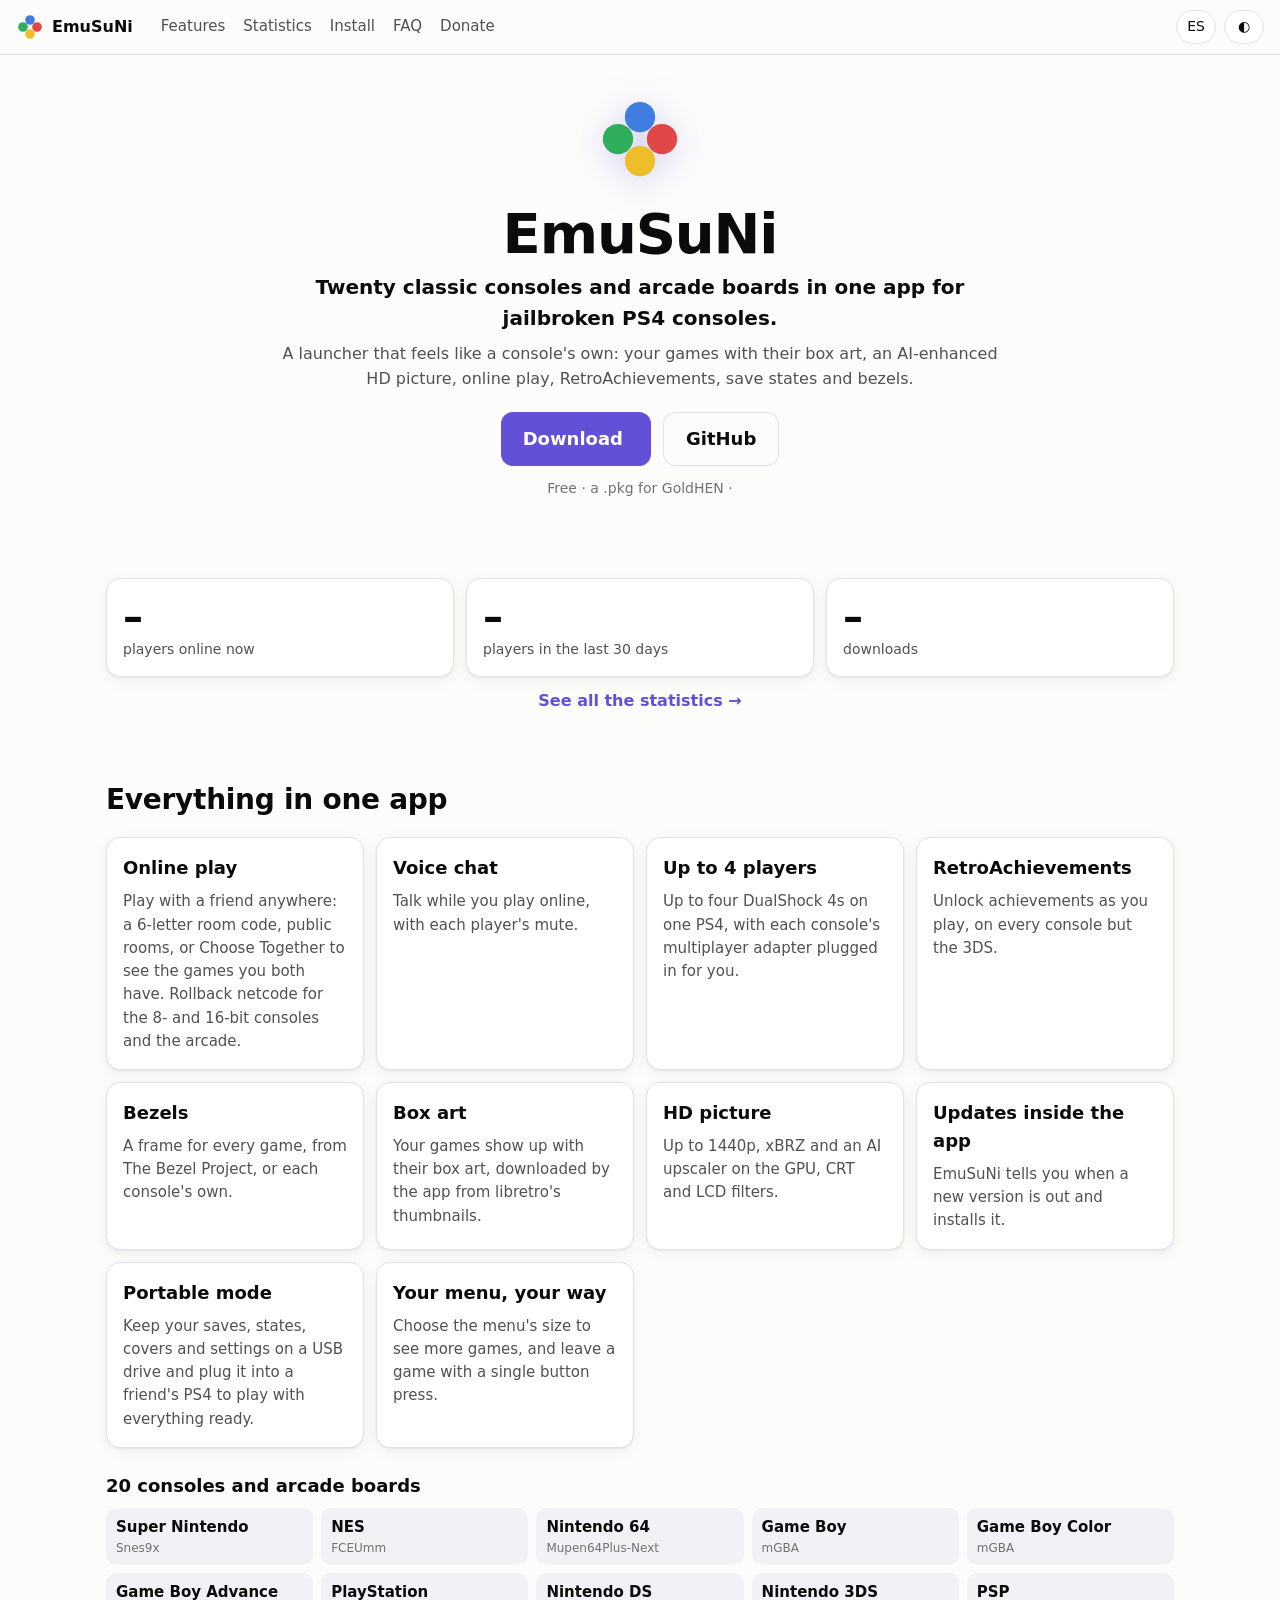
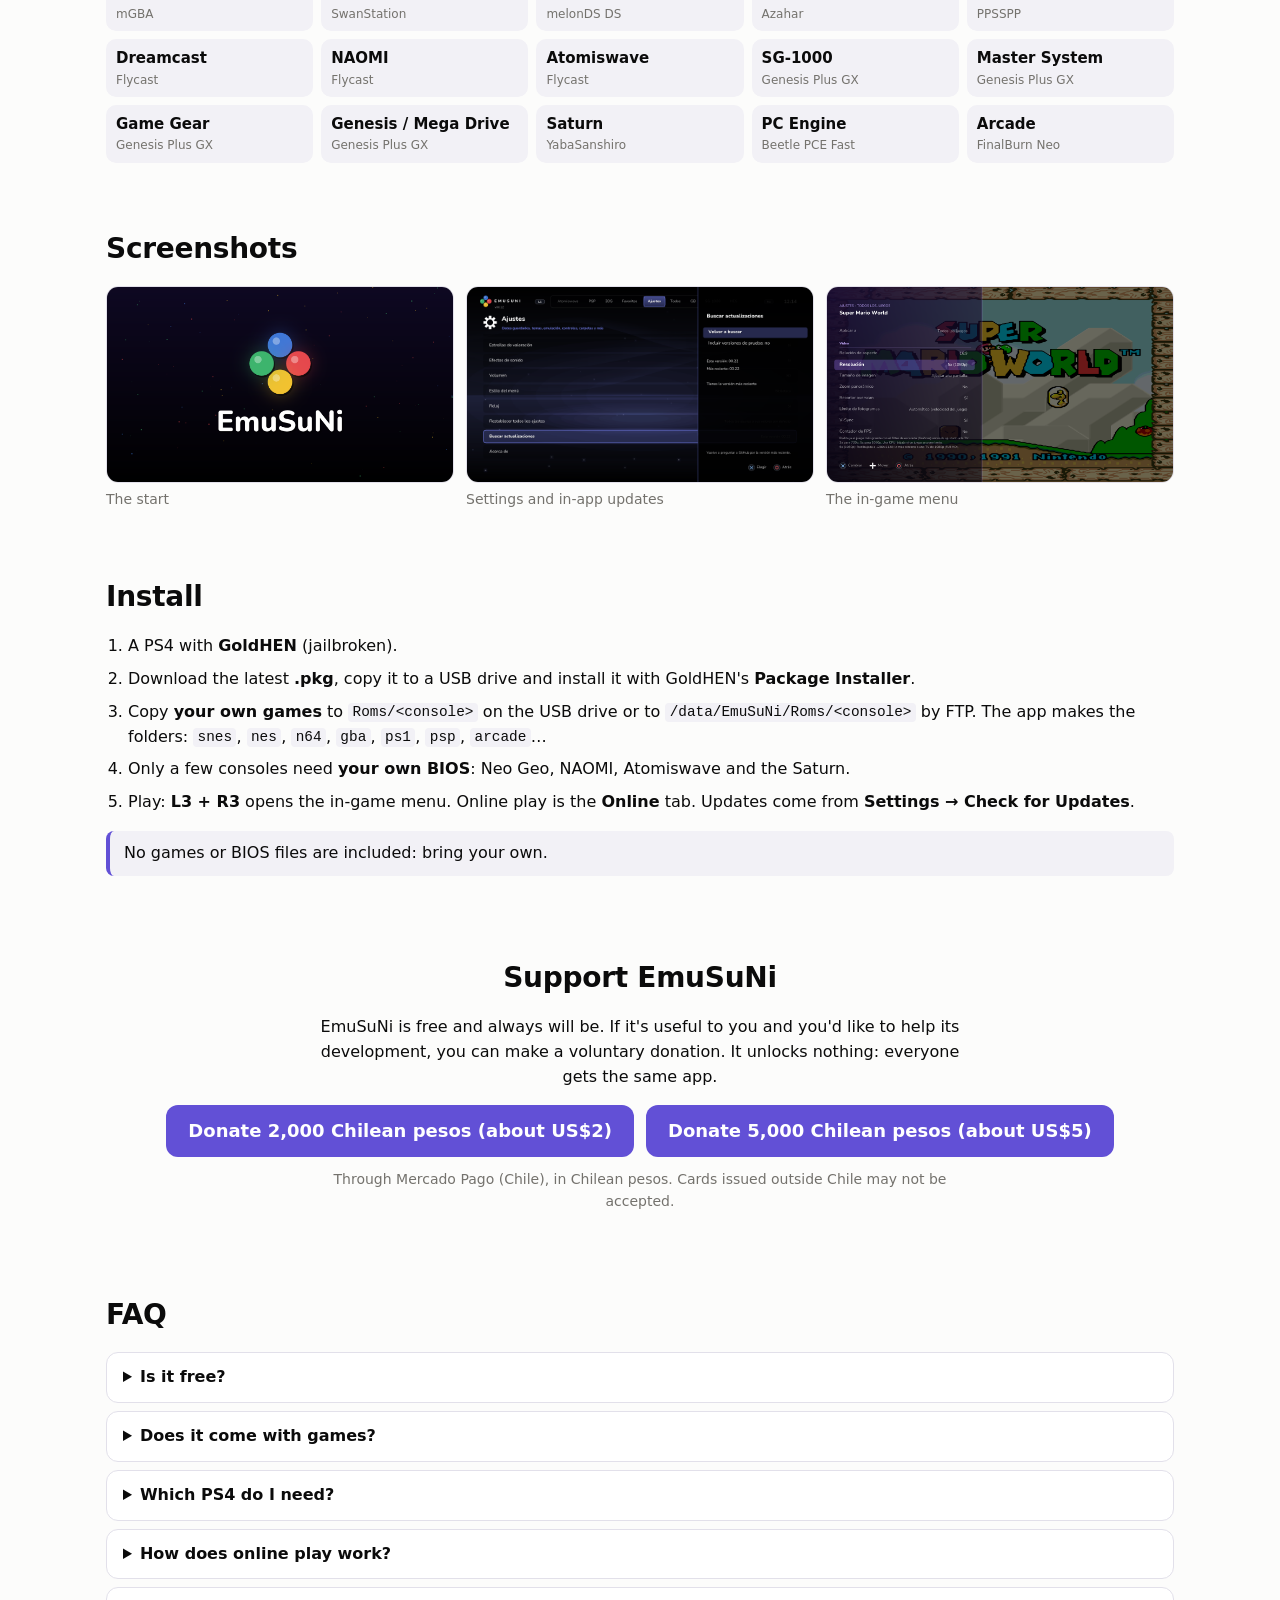
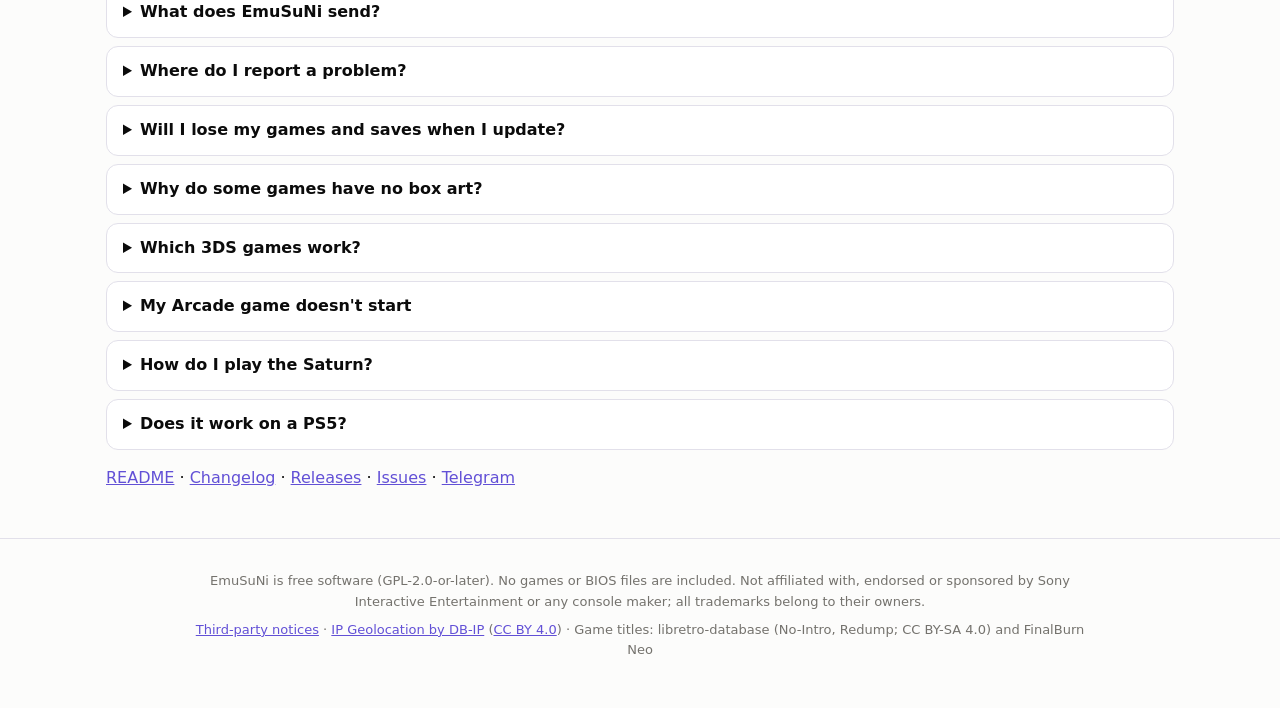
==== index.html @ 168e7894 "EmuSuNi's page: the screenshots shown, a voluntary donations section The three screenshots the home " ====
<!doctype html>
<html lang="en">
<head>
  <meta charset="utf-8">
  <meta name="viewport" content="width=device-width, initial-scale=1">
  <title>EmuSuNi — classic consoles on your PS4</title>
  <meta name="description" content="EmuSuNi: twenty classic consoles and arcade boards in one app for jailbroken PS4 consoles. Online play, RetroAchievements, HD picture. Free and open source.">
  <meta name="color-scheme" content="light dark">
  <meta property="og:title" content="EmuSuNi">
  <meta property="og:description" content="Twenty classic consoles and arcade boards in one app for jailbroken PS4 consoles.">
  <meta property="og:image" content="img/01-intro.png">
  <link rel="icon" href="favicon.svg" type="image/svg+xml">
  <link rel="stylesheet" href="style.css">
</head>
<body>
  <a class="skip" href="#main" data-i18n="skip">Skip to content</a>
  <header class="top">
    <a class="brand" href="./" aria-label="EmuSuNi">
      <svg class="logo" viewBox="0 0 64 64" aria-hidden="true"><circle cx="32" cy="16" r="11" fill="#3f7de0"/><circle cx="16" cy="32" r="11" fill="#2fae5e"/><circle cx="48" cy="32" r="11" fill="#e04848"/><circle cx="32" cy="48" r="11" fill="#eebd2a"/></svg>
      <span>EmuSuNi</span>
    </a>
    <nav class="nav" aria-label="Sections">
      <a href="#features" data-i18n="nav_features">Features</a>
      <a href="stats.html" class="tab" data-i18n="nav_stats">Statistics</a>
      <a href="#install" data-i18n="nav_install">Install</a>
      <a href="#faq" data-i18n="nav_faq">FAQ</a>
      <a href="#donate" data-i18n="nav_donate">Donate</a>
    </nav>
    <div class="switches">
      <a class="pill nav-mobile" href="stats.html" data-i18n="nav_stats">Statistics</a>
      <button type="button" id="lang" class="pill" aria-label="Español / English">ES</button>
      <button type="button" id="theme" class="pill" aria-label="Light or dark">◐</button>
    </div>
  </header>

  <main id="main">
    <section class="hero">
      <svg class="hero-logo" viewBox="0 0 64 64" aria-hidden="true"><circle cx="32" cy="16" r="11" fill="#3f7de0"/><circle cx="16" cy="32" r="11" fill="#2fae5e"/><circle cx="48" cy="32" r="11" fill="#e04848"/><circle cx="32" cy="48" r="11" fill="#eebd2a"/></svg>
      <h1>EmuSuNi</h1>
      <p class="tagline" data-i18n="tagline">Twenty classic consoles and arcade boards in one app for jailbroken PS4 consoles.</p>
      <p class="sub" data-i18n="sub">A launcher that feels like a console's own: your games with their box art, an AI-enhanced HD picture, online play, RetroAchievements, save states and bezels.</p>
      <div class="cta">
        <a id="download" class="button" href="https://github.com/arturofuentes1988/EmuSuNi/releases/latest">
          <span data-i18n="download">Download</span> <span id="version"></span>
        </a>
        <a class="button ghost" href="https://github.com/arturofuentes1988/EmuSuNi">GitHub</a>
      </div>
      <p class="meta"><span data-i18n="pkg_note">Free · a .pkg for GoldHEN</span><span id="downloads-total"></span></p>
    </section>

    <section class="band live" aria-labelledby="live-title">
      <h2 id="live-title" class="sr" data-i18n="live_title">Right now</h2>
      <div class="tiles">
        <a class="tile" href="stats.html"><span class="tile-value" id="h-online">–</span><span class="tile-label" data-i18n="h_online">players online now</span></a>
        <a class="tile" href="stats.html#countries"><span class="tile-value" id="h-active">–</span><span class="tile-label" data-i18n="h_active">players in the last 30 days</span></a>
        <a class="tile" href="stats.html#downloads"><span class="tile-value" id="h-downloads">–</span><span class="tile-label" data-i18n="h_downloads">downloads</span></a>
      </div>
      <p class="more-link"><a href="stats.html" data-i18n="h_more">See all the statistics →</a></p>
    </section>

    <section id="features" class="band">
      <h2 data-i18n="features_title">Everything in one app</h2>
      <div class="cards">
        <article class="card"><h3 data-i18n="f_online">Online play</h3><p data-i18n="f_online_text">Play with a friend anywhere.</p></article>
        <article class="card"><h3 data-i18n="f_voice">Voice chat</h3><p data-i18n="f_voice_text">Talk while you play online.</p></article>
        <article class="card"><h3 data-i18n="f_local">Up to 4 players</h3><p data-i18n="f_local_text">Up to four DualShock 4s on one PS4.</p></article>
        <article class="card"><h3 data-i18n="f_ra">RetroAchievements</h3><p data-i18n="f_ra_text">Unlock achievements as you play.</p></article>
        <article class="card"><h3 data-i18n="f_bezels">Bezels</h3><p data-i18n="f_bezels_text">A frame for every game.</p></article>
        <article class="card"><h3 data-i18n="f_covers">Box art</h3><p data-i18n="f_covers_text">Your games with their box art.</p></article>
        <article class="card"><h3 data-i18n="f_hd">HD picture</h3><p data-i18n="f_hd_text">Up to 1440p.</p></article>
        <article class="card"><h3 data-i18n="f_updates">Updates inside the app</h3><p data-i18n="f_updates_text">New versions from the app.</p></article>
        <article class="card"><h3 data-i18n="f_portable">Portable mode</h3><p data-i18n="f_portable_text">Your data on a USB drive.</p></article>
        <article class="card"><h3 data-i18n="f_menu">Your menu, your way</h3><p data-i18n="f_menu_text">Menu size and one-press exit.</p></article>
      </div>
      <h3 class="consoles-title" data-i18n="consoles_title">20 consoles and arcade boards</h3>
      <ul class="consoles" id="consoles"></ul>
    </section>

    <section id="screens" class="band">
      <h2 data-i18n="screens_title">Screenshots</h2>
      <div class="shots">
        <figure><img src="img/01-intro.png" alt="EmuSuNi's start screen" loading="lazy" width="1280" height="720"><figcaption data-i18n="shot1">The start</figcaption></figure>
        <figure><img src="img/7-check-for-updates.png" alt="Settings: Check for Updates" loading="lazy" width="1920" height="1080"><figcaption data-i18n="shot2">Settings and in-app updates</figcaption></figure>
        <figure><img src="img/11-ingame-settings.png" alt="The in-game menu's settings" loading="lazy" width="1280" height="720"><figcaption data-i18n="shot3">The in-game menu</figcaption></figure>
      </div>
    </section>

    <section id="install" class="band">
      <h2 data-i18n="install_title">Install</h2>
      <ol class="steps">
        <li data-i18n="i1" data-html>A PS4 with <b>GoldHEN</b>.</li>
        <li data-i18n="i2" data-html>Install the <b>.pkg</b>.</li>
        <li data-i18n="i3" data-html>Copy <b>your own games</b>.</li>
        <li data-i18n="i4" data-html><b>Your own BIOS</b> for a few consoles.</li>
        <li data-i18n="i5" data-html>Play.</li>
      </ol>
      <p class="warning" data-i18n="no_games">No games or BIOS files are included: bring your own.</p>
    </section>

    <section id="donate" class="band donate">
      <h2 data-i18n="donate_title">Support EmuSuNi</h2>
      <p data-i18n="donate_text">EmuSuNi is free and always will be. A donation is voluntary and unlocks nothing.</p>
      <div class="cta">
        <a class="button" href="https://mpago.la/2cGKFVN" target="_blank" rel="noopener" data-i18n="donate_2k">2,000 Chilean pesos</a>
        <a class="button" href="https://mpago.la/1QyZHDD" target="_blank" rel="noopener" data-i18n="donate_5k">5,000 Chilean pesos</a>
      </div>
      <p class="donate-note" data-i18n="donate_note">Through Mercado Pago (Chile), in Chilean pesos.</p>
    </section>

    <section id="faq" class="band">
      <h2 data-i18n="faq_title">FAQ</h2>
      <details><summary data-i18n="q1">Is it free?</summary><p data-i18n="a1"></p></details>
      <details><summary data-i18n="q2">Does it come with games?</summary><p data-i18n="a2"></p></details>
      <details><summary data-i18n="q3">Which PS4 do I need?</summary><p data-i18n="a3"></p></details>
      <details><summary data-i18n="q4">How does online play work?</summary><p data-i18n="a4"></p></details>
      <details><summary data-i18n="q5">What does EmuSuNi send?</summary><p data-i18n="a5"></p></details>
      <details><summary data-i18n="q6">Where do I report a problem?</summary><p data-i18n="a6"></p></details>
      <details><summary data-i18n="q7">Q</summary><p data-i18n="a7"></p></details>
      <details><summary data-i18n="q8">Q</summary><p data-i18n="a8"></p></details>
      <details><summary data-i18n="q9">Q</summary><p data-i18n="a9"></p></details>
      <details><summary data-i18n="q10">Q</summary><p data-i18n="a10"></p></details>
      <details><summary data-i18n="q11">Q</summary><p data-i18n="a11"></p></details>
      <details><summary data-i18n="q12">Q</summary><p data-i18n="a12"></p></details>
      <p class="links">
        <a href="https://github.com/arturofuentes1988/EmuSuNi/blob/main/README.md" data-i18n="readme">README</a> ·
        <a href="https://github.com/arturofuentes1988/EmuSuNi/blob/main/CHANGELOG.md" data-i18n="changelog">Changelog</a> ·
        <a href="https://github.com/arturofuentes1988/EmuSuNi/releases" data-i18n="releases">Releases</a> ·
        <a href="https://github.com/arturofuentes1988/EmuSuNi/issues" data-i18n="issues">Issues</a> ·
        <a href="https://t.me/+5Y2CVb3aR500OGMx">Telegram</a>
      </p>
    </section>
  </main>

  <footer class="foot">
    <p data-i18n="disclaimer">EmuSuNi is free software (GPL-2.0-or-later). No games or BIOS files are included. Not affiliated with Sony.</p>
    <p>
      <a href="https://github.com/arturofuentes1988/EmuSuNi/blob/main/THIRD_PARTY_NOTICES.md" data-i18n="notices">Third-party notices</a> ·
      <a href="https://db-ip.com">IP Geolocation by DB-IP</a> (<a href="https://creativecommons.org/licenses/by/4.0/">CC BY 4.0</a>) ·
      <span data-i18n="titles_credit">Game titles: libretro-database and FinalBurn Neo</span>
    </p>
  </footer>
  <script src="strings.js" defer></script>
  <script src="common.js" defer></script>
  <script src="home.js" defer></script>
</body>
</html>
---- style.css ----
/* EmuSuNi's page: mobile first, light and dark (the system's, or the ◐ button's), no web fonts. */
:root {
  color-scheme: light;
  --bg: #fcfcfb;
  --bg-2: #f2f1f6;
  --card: #ffffff;
  --line: #e2e0ea;
  --text: #0b0b0b;
  --text-2: #52514e;
  --muted: #74726d;
  --accent: #6250d6;       /* buttons, links, the charts' one series (validated: contrast >= 3:1) */
  --accent-ink: #ffffff;
  --track: #ebe9f3;
  --shadow: 0 1px 2px rgb(0 0 0 / 6%), 0 4px 16px rgb(0 0 0 / 5%);
}
@media (prefers-color-scheme: dark) {
  :root:not([data-theme="light"]) {
    color-scheme: dark;
    --bg: #121216;
    --bg-2: #18181d;
    --card: #1a1a19;
    --line: #2c2b33;
    --text: #f0efec;
    --text-2: #c3c2b7;
    --muted: #9a998f;
    --accent: #9085e9;
    --accent-ink: #0b0b0b;
    --track: #2a2930;
    --shadow: none;
  }
}
:root[data-theme="dark"] {
  color-scheme: dark;
  --bg: #121216;
  --bg-2: #18181d;
  --card: #1a1a19;
  --line: #2c2b33;
  --text: #f0efec;
  --text-2: #c3c2b7;
  --muted: #9a998f;
  --accent: #9085e9;
  --accent-ink: #0b0b0b;
  --track: #2a2930;
  --shadow: none;
}

* { box-sizing: border-box; }
html { scroll-behavior: smooth; }
body {
  margin: 0;
  background: var(--bg);
  color: var(--text);
  font: 16px/1.55 system-ui, -apple-system, "Segoe UI", Roboto, "Helvetica Neue", Arial, sans-serif;
  -webkit-text-size-adjust: 100%;
}
a { color: var(--accent); }
img { max-width: 100%; height: auto; display: block; }
code { font: 0.9em ui-monospace, SFMono-Regular, Menlo, Consolas, monospace; background: var(--bg-2); padding: 0.1em 0.3em; border-radius: 4px; overflow-wrap: anywhere; }
.skip { position: absolute; left: -999px; }
.skip:focus { left: 16px; top: 8px; z-index: 10; background: var(--card); padding: 8px; }

/* Header */
.top {
  position: sticky; top: 0; z-index: 5;
  display: flex; align-items: center; gap: 12px;
  padding: 10px 16px;
  background: color-mix(in srgb, var(--bg) 88%, transparent);
  backdrop-filter: blur(8px);
  border-bottom: 1px solid var(--line);
}
.brand { display: flex; align-items: center; gap: 8px; color: var(--text); text-decoration: none; font-weight: 700; }
.logo { width: 28px; height: 28px; }
.nav { display: none; gap: 18px; margin-left: 16px; }
.nav a { color: var(--text-2); text-decoration: none; font-size: 15px; }
.nav a:hover { color: var(--text); }
.switches { margin-left: auto; display: flex; gap: 8px; }
.pill {
  min-width: 40px; height: 34px; padding: 0 10px;
  border: 1px solid var(--line); border-radius: 999px;
  background: var(--card); color: var(--text); font: inherit; font-size: 14px; cursor: pointer;
}
.pill:focus-visible, .button:focus-visible, .more:focus-visible { outline: 2px solid var(--accent); outline-offset: 2px; }

/* Hero */
.hero { text-align: center; padding: 40px 16px 32px; max-width: 760px; margin: 0 auto; }
.hero-logo { width: 88px; height: 88px; margin: 0 auto 4px; filter: drop-shadow(0 6px 18px rgb(98 80 214 / 25%)); }
h1 { font-size: 44px; line-height: 1.1; margin: 8px 0; letter-spacing: -0.02em; }
.tagline { font-size: 20px; font-weight: 600; margin: 8px 0; }
.sub { color: var(--text-2); margin: 8px 0 20px; }
.cta { display: flex; flex-wrap: wrap; justify-content: center; gap: 12px; }
.button {
  display: inline-flex; align-items: center; gap: 6px;
  padding: 12px 22px; border-radius: 12px;
  background: var(--accent); color: var(--accent-ink);
  font-weight: 700; text-decoration: none; font-size: 18px;
}
.button.ghost { background: transparent; color: var(--text); border: 1px solid var(--line); font-weight: 600; }
.meta { color: var(--muted); font-size: 14px; margin-top: 12px; }
.meta span + span::before { content: " · "; }

/* Sections */
.band { padding: 32px 16px; max-width: 1100px; margin: 0 auto; }
h2 { font-size: 28px; margin: 0 0 16px; letter-spacing: -0.01em; }
h3 { font-size: 18px; margin: 0 0 8px; }
.cards { display: grid; gap: 12px; grid-template-columns: 1fr; }
.card, .panel, .tile {
  background: var(--card); border: 1px solid var(--line); border-radius: 14px; box-shadow: var(--shadow);
}
.card { padding: 16px; }
.card p { margin: 0; color: var(--text-2); font-size: 15px; }
.consoles-title { margin-top: 24px; }
.consoles { list-style: none; padding: 0; margin: 0; display: grid; gap: 8px; grid-template-columns: repeat(2, minmax(0, 1fr)); }
.consoles li {
  background: var(--bg-2); border-radius: 10px; padding: 8px 10px; font-size: 14px;
  display: flex; flex-direction: column;
}
.consoles li b { font-size: 15px; }
.consoles li span { color: var(--muted); font-size: 12px; }
.shots { display: grid; gap: 12px; grid-template-columns: 1fr; }
.shots figure { margin: 0; }
.shots img { border-radius: 12px; border: 1px solid var(--line); }
.shots figcaption { color: var(--muted); font-size: 14px; margin-top: 6px; }

/* Statistics */
.note { color: var(--text-2); margin: 0 0 12px; }
.note.small { font-size: 13px; color: var(--muted); margin-top: 12px; }
.tiles { display: grid; gap: 12px; grid-template-columns: 1fr; margin-bottom: 12px; }
.tile { padding: 16px; display: flex; flex-direction: column; }
.tile-value { font-size: 40px; font-weight: 800; line-height: 1.1; font-variant-numeric: tabular-nums; }
.tile-label { color: var(--text-2); font-size: 14px; }
.grid { display: grid; gap: 12px; grid-template-columns: 1fr; }
.panel { padding: 16px; min-width: 0; }
.bars { list-style: none; padding: 0; margin: 0; }
.bars li { display: grid; grid-template-columns: minmax(0, 1fr) auto; gap: 2px 8px; align-items: center; padding: 5px 0; font-size: 14px; }
.bars .label { overflow: hidden; text-overflow: ellipsis; white-space: nowrap; }
.bars .value { color: var(--text-2); font-variant-numeric: tabular-nums; }
.bars .track { display: block; grid-column: 1 / -1; height: 8px; background: var(--track); border-radius: 4px; overflow: hidden; }
.bars .fill { display: block; height: 100%; background: var(--accent); border-radius: 0 4px 4px 0; min-width: 2px; }
.games { margin: 0; padding-left: 22px; }
.games li { padding: 4px 0; font-size: 14px; }
.games .console { color: var(--muted); font-size: 12px; margin-left: 4px; }
.games .hours { color: var(--text-2); font-variant-numeric: tabular-nums; float: right; }
.more { margin-top: 8px; background: none; border: 1px solid var(--line); color: var(--text); border-radius: 8px; padding: 6px 12px; font: inherit; font-size: 14px; cursor: pointer; }
.empty { color: var(--muted); font-size: 14px; margin: 4px 0; }
table.rooms { width: 100%; border-collapse: collapse; font-size: 14px; }
table.rooms th, table.rooms td { text-align: left; padding: 6px 4px; border-bottom: 1px solid var(--line); }
table.rooms th { color: var(--muted); font-weight: 600; font-size: 12px; }
.chart { position: relative; width: 100%; }
.chart svg { display: block; width: 100%; height: auto; overflow: visible; }
.chart .grid-line { stroke: var(--line); stroke-width: 1; }
.chart .axis-text { fill: var(--muted); font-size: 11px; }
.chart .line { fill: none; stroke: var(--accent); stroke-width: 2; stroke-linejoin: round; stroke-linecap: round; }
.chart .area { fill: var(--accent); opacity: 0.12; }
.chart .dot { fill: var(--accent); stroke: var(--card); stroke-width: 2; }
.chart .cross { stroke: var(--muted); stroke-width: 1; stroke-dasharray: 3 3; }
.tooltip {
  position: fixed; z-index: 20; pointer-events: none;
  background: var(--card); color: var(--text); border: 1px solid var(--line); border-radius: 8px;
  padding: 6px 10px; font-size: 13px; box-shadow: var(--shadow); white-space: nowrap;
}

/* Install, FAQ, footer */
.steps { padding-left: 22px; margin: 0; }
.steps li { margin: 8px 0; }
.warning { background: var(--bg-2); border-left: 4px solid var(--accent); padding: 10px 14px; border-radius: 8px; }
details { background: var(--card); border: 1px solid var(--line); border-radius: 12px; padding: 12px 16px; margin: 8px 0; }
summary { cursor: pointer; font-weight: 600; }
details p { color: var(--text-2); margin: 8px 0 0; }
.links { margin-top: 16px; }
.donate { text-align: center; }
.donate > p { max-width: 640px; margin: 8px auto 16px; }
.donate .donate-note { color: var(--muted); font-size: 14px; margin-top: 12px; }
.foot { border-top: 1px solid var(--line); padding: 24px 16px 40px; color: var(--muted); font-size: 13px; text-align: center; }
.foot p { max-width: 900px; margin: 8px auto; }

@media (min-width: 640px) {
  .cards { grid-template-columns: repeat(2, minmax(0, 1fr)); }
  .consoles { grid-template-columns: repeat(4, minmax(0, 1fr)); }
  .tiles { grid-template-columns: repeat(3, minmax(0, 1fr)); }
  .shots { grid-template-columns: repeat(3, minmax(0, 1fr)); }
  h1 { font-size: 56px; }
}
@media (min-width: 900px) {
  .nav { display: flex; }
  .cards { grid-template-columns: repeat(4, minmax(0, 1fr)); }
  .consoles { grid-template-columns: repeat(5, minmax(0, 1fr)); }
  .grid { grid-template-columns: repeat(2, minmax(0, 1fr)); }
  .panel.wide { grid-column: 1 / -1; }
}
@media (prefers-reduced-motion: reduce) { html { scroll-behavior: auto; } }
@media (forced-colors: active) { .bars .fill { background: CanvasText; } }

/* ---- 00.23: the statistics page, the Online tab's rankings and profiles ---- */
.sr { position: absolute; width: 1px; height: 1px; overflow: hidden; clip: rect(0 0 0 0); white-space: nowrap; }
.nav a.tab.active { color: var(--text); font-weight: 700; }
.nav-mobile { display: inline-flex; align-items: center; text-decoration: none; color: var(--text); font-size: 14px; }
@media (min-width: 900px) { .nav-mobile { display: none; } }
a.tile { text-decoration: none; color: var(--text); }
a.tile:hover { border-color: var(--accent); }
.more-link { text-align: center; margin: 12px 0 0; }
.more-link a { font-weight: 600; text-decoration: none; }
.page-title { font-size: 36px; margin: 0 0 4px; }
.notice:empty { display: none; }
.panel h2 { font-size: 18px; margin: 0 0 10px; }
.panel h2.second { margin-top: 20px; }
.panel h3 { font-size: 15px; margin: 16px 0 6px; color: var(--text-2); }
.band.grid { display: grid; gap: 12px; grid-template-columns: 1fr; padding-top: 0; }
.panel-head { display: flex; flex-wrap: wrap; align-items: center; justify-content: space-between; gap: 8px; margin-bottom: 8px; }
.panel-head h2 { margin: 0; }
.segmented { display: inline-flex; border: 1px solid var(--line); border-radius: 10px; overflow: hidden; }
.seg { background: var(--card); color: var(--text-2); border: 0; padding: 6px 12px; font: inherit; font-size: 14px; cursor: pointer; }
.seg + .seg { border-left: 1px solid var(--line); }
.seg.on { background: var(--accent); color: var(--accent-ink); }
.seg:focus-visible, .choice:focus-visible, .code-input:focus-visible { outline: 2px solid var(--accent); outline-offset: 2px; }
.choice { margin: 4px 0 10px; padding: 6px 10px; border-radius: 8px; border: 1px solid var(--line); background: var(--card); color: var(--text); font: inherit; max-width: 100%; }
.chip { display: inline-block; padding: 2px 8px; border-radius: 999px; font-size: 12px; background: var(--track); color: var(--text-2); }
.chip.playing { background: var(--accent); color: var(--accent-ink); }
table.ranking td.rank { color: var(--muted); width: 2em; font-variant-numeric: tabular-nums; }
.chart .bar { fill: var(--accent); }
.map svg { display: block; width: 100%; height: auto; }
.map .country { fill: var(--track); stroke: var(--card); stroke-width: 0.6; }
.map .country.on { fill: var(--accent); }
.map .country.s1 { fill-opacity: 0.25; }
.map .country.s2 { fill-opacity: 0.42; }
.map .country.s3 { fill-opacity: 0.6; }
.map .country.s4 { fill-opacity: 0.8; }
.map .country.s5 { fill-opacity: 1; }
.map .country:hover { stroke: var(--text); stroke-width: 1; }
.legend { display: flex; align-items: center; gap: 8px; font-size: 12px; color: var(--muted); margin-top: 6px; }
.legend .ramp { width: 120px; height: 8px; border-radius: 4px; background: linear-gradient(90deg, color-mix(in srgb, var(--accent) 25%, var(--card)), var(--accent)); }
.code-form { display: flex; gap: 8px; flex-wrap: wrap; margin: 8px 0 12px; }
.code-input { flex: 1 1 220px; min-width: 0; padding: 10px 12px; border-radius: 10px; border: 1px solid var(--line); background: var(--card); color: var(--text); font: 600 16px ui-monospace, SFMono-Regular, Menlo, Consolas, monospace; letter-spacing: 0.05em; text-transform: uppercase; }
.button.small { padding: 10px 18px; font-size: 16px; border: 0; cursor: pointer; }
.profile-head { display: flex; flex-direction: column; gap: 2px; margin-bottom: 12px; }
.profile-head strong { font-size: 20px; }
.tiles.five { grid-template-columns: repeat(2, minmax(0, 1fr)); }
.tiles.five .tile-value { font-size: 30px; }
@media (min-width: 640px) { .tiles.five { grid-template-columns: repeat(3, minmax(0, 1fr)); } }
@media (min-width: 900px) {
  .band.grid { grid-template-columns: repeat(2, minmax(0, 1fr)); }
  .band.grid .panel.wide { grid-column: 1 / -1; }
  .tiles.five { grid-template-columns: repeat(5, minmax(0, 1fr)); }
}
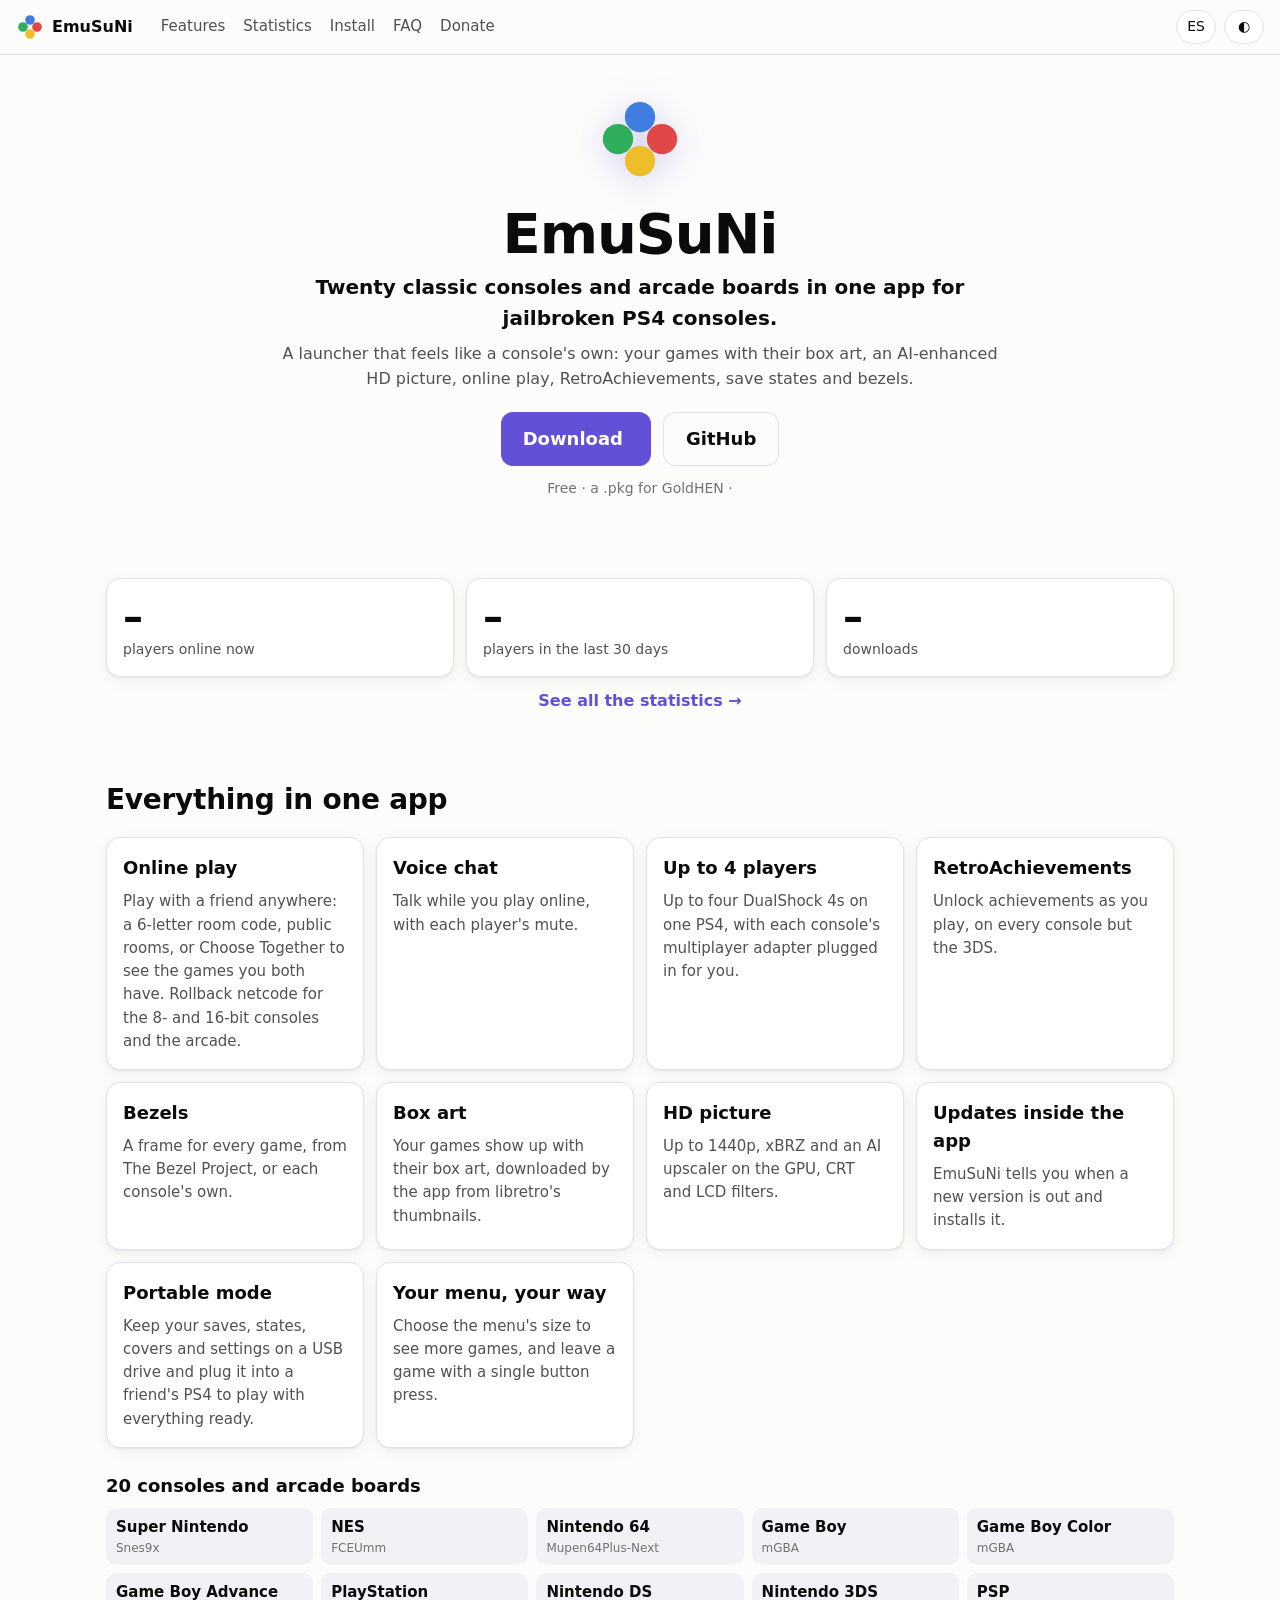
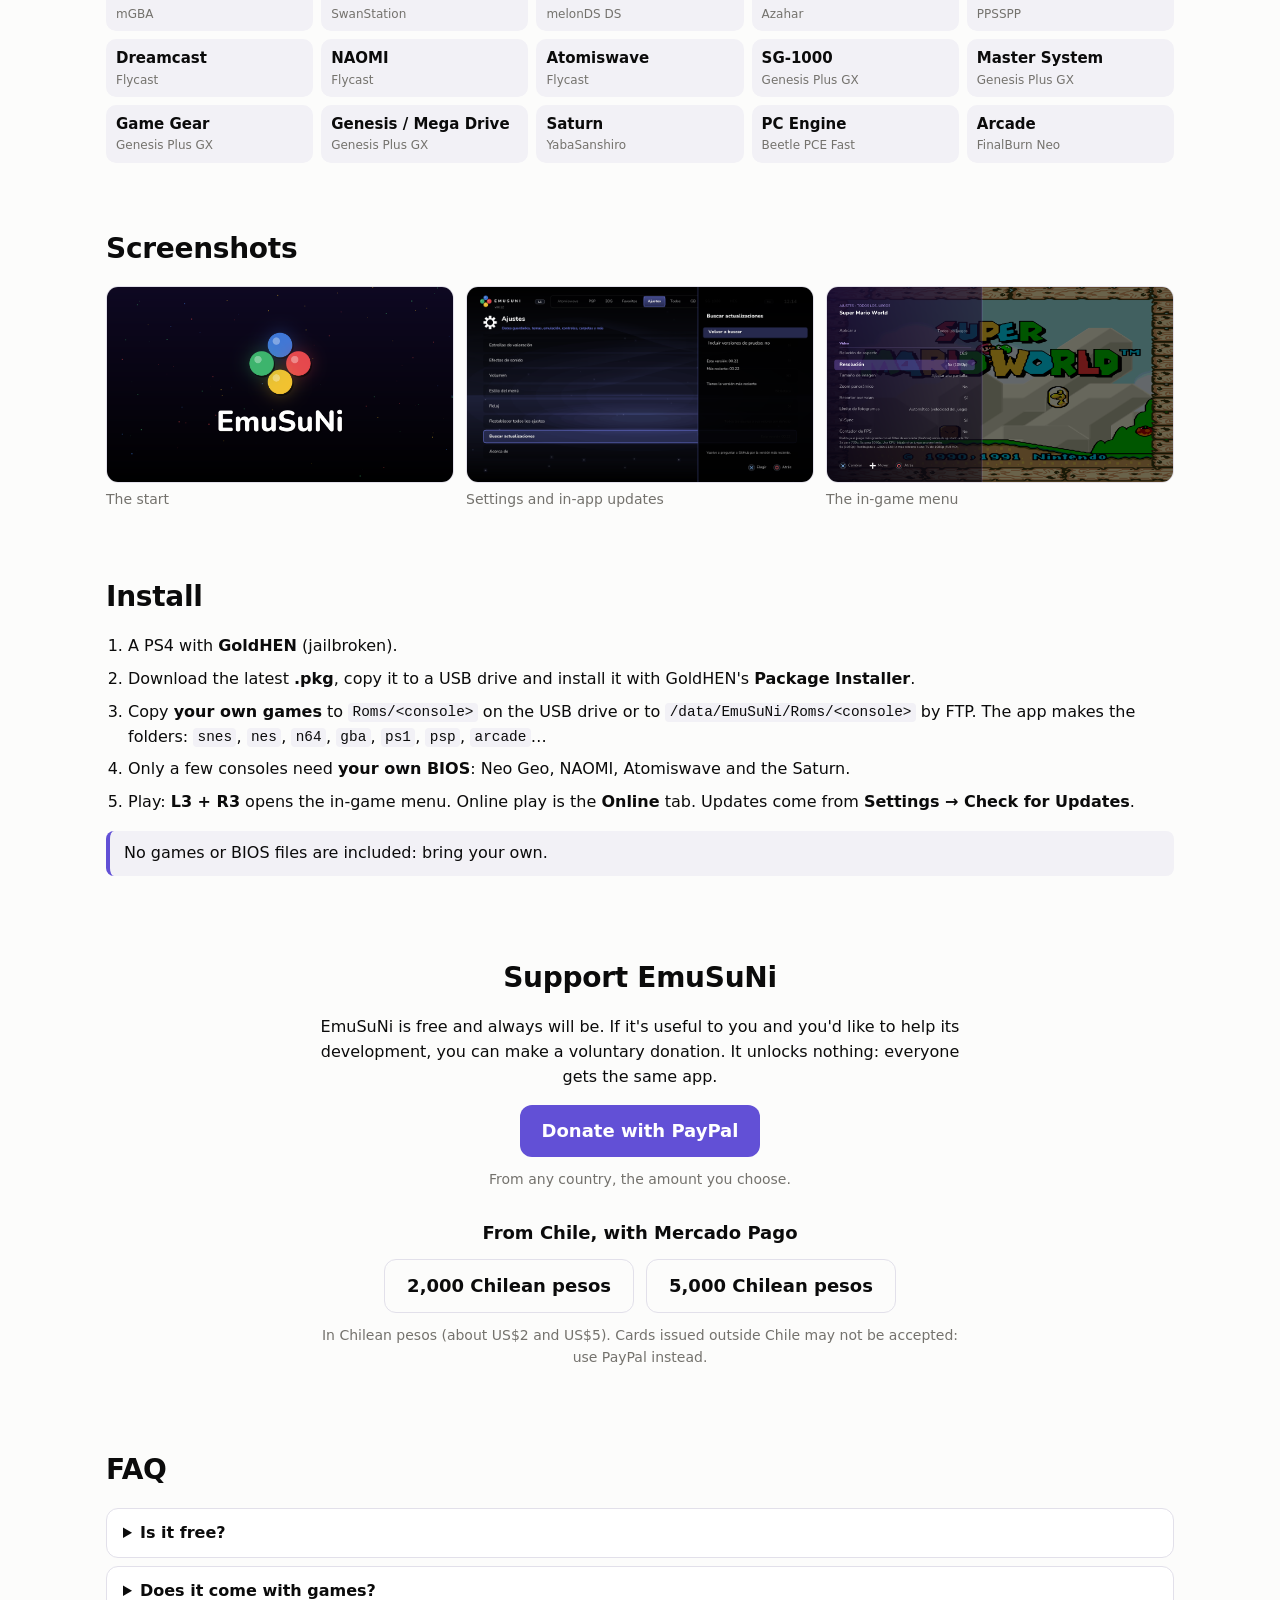
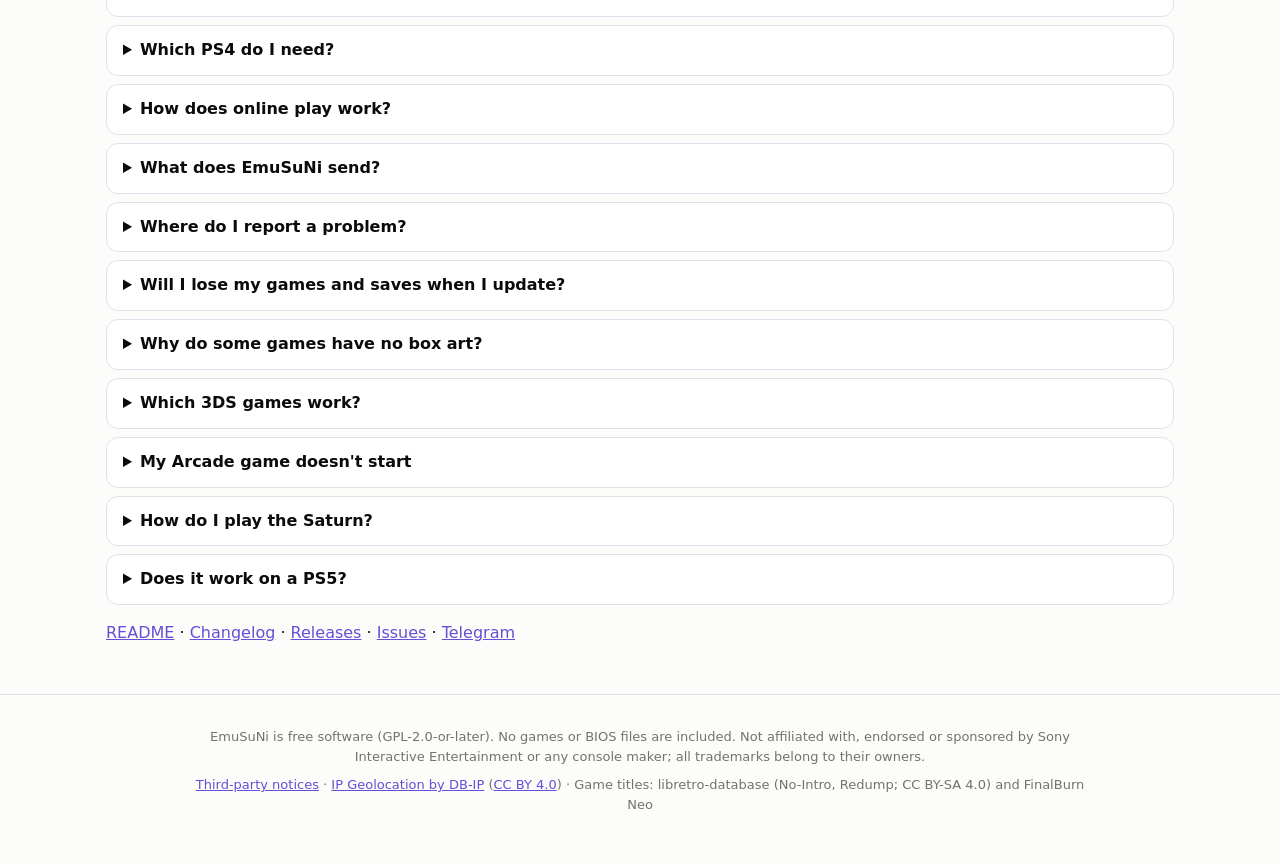
==== commit 6ab86f34: "EmuSuNi's page: donations through PayPal too A PayPal donate button for any country; the Mercado Pag" ====
--- a/index.html
+++ b/index.html
@@ -101,10 +101,15 @@
       <h2 data-i18n="donate_title">Support EmuSuNi</h2>
       <p data-i18n="donate_text">EmuSuNi is free and always will be. A donation is voluntary and unlocks nothing.</p>
       <div class="cta">
-        <a class="button" href="https://mpago.la/2cGKFVN" target="_blank" rel="noopener" data-i18n="donate_2k">2,000 Chilean pesos</a>
-        <a class="button" href="https://mpago.la/1QyZHDD" target="_blank" rel="noopener" data-i18n="donate_5k">5,000 Chilean pesos</a>
+        <a class="button" href="https://www.paypal.com/donate/?hosted_button_id=4FW83569GPWC2" target="_blank" rel="noopener" data-i18n="donate_paypal">Donate with PayPal</a>
       </div>
-      <p class="donate-note" data-i18n="donate_note">Through Mercado Pago (Chile), in Chilean pesos.</p>
+      <p class="donate-note" data-i18n="donate_paypal_note">From any country, the amount you choose.</p>
+      <h3 class="donate-sub" data-i18n="donate_chile">From Chile, with Mercado Pago</h3>
+      <div class="cta">
+        <a class="button ghost" href="https://mpago.la/2cGKFVN" target="_blank" rel="noopener" data-i18n="donate_2k">2,000 Chilean pesos</a>
+        <a class="button ghost" href="https://mpago.la/1QyZHDD" target="_blank" rel="noopener" data-i18n="donate_5k">5,000 Chilean pesos</a>
+      </div>
+      <p class="donate-note" data-i18n="donate_note">In Chilean pesos.</p>
     </section>
 
     <section id="faq" class="band">
@@ -126,7 +131,7 @@
         <a href="https://github.com/arturofuentes1988/EmuSuNi/blob/main/CHANGELOG.md" data-i18n="changelog">Changelog</a> ·
         <a href="https://github.com/arturofuentes1988/EmuSuNi/releases" data-i18n="releases">Releases</a> ·
         <a href="https://github.com/arturofuentes1988/EmuSuNi/issues" data-i18n="issues">Issues</a> ·
-        <a href="https://t.me/+5Y2CVb3aR500OGMx">Telegram</a>
+        <a href="https://t.me/+A53DraC3it5mZTcx">Telegram</a>
       </p>
     </section>
   </main>
--- a/style.css
+++ b/style.css
@@ -170,6 +170,7 @@
 .donate { text-align: center; }
 .donate > p { max-width: 640px; margin: 8px auto 16px; }
 .donate .donate-note { color: var(--muted); font-size: 14px; margin-top: 12px; }
+.donate .donate-sub { font-size: 18px; margin: 28px 0 12px; }
 .foot { border-top: 1px solid var(--line); padding: 24px 16px 40px; color: var(--muted); font-size: 13px; text-align: center; }
 .foot p { max-width: 900px; margin: 8px auto; }
 
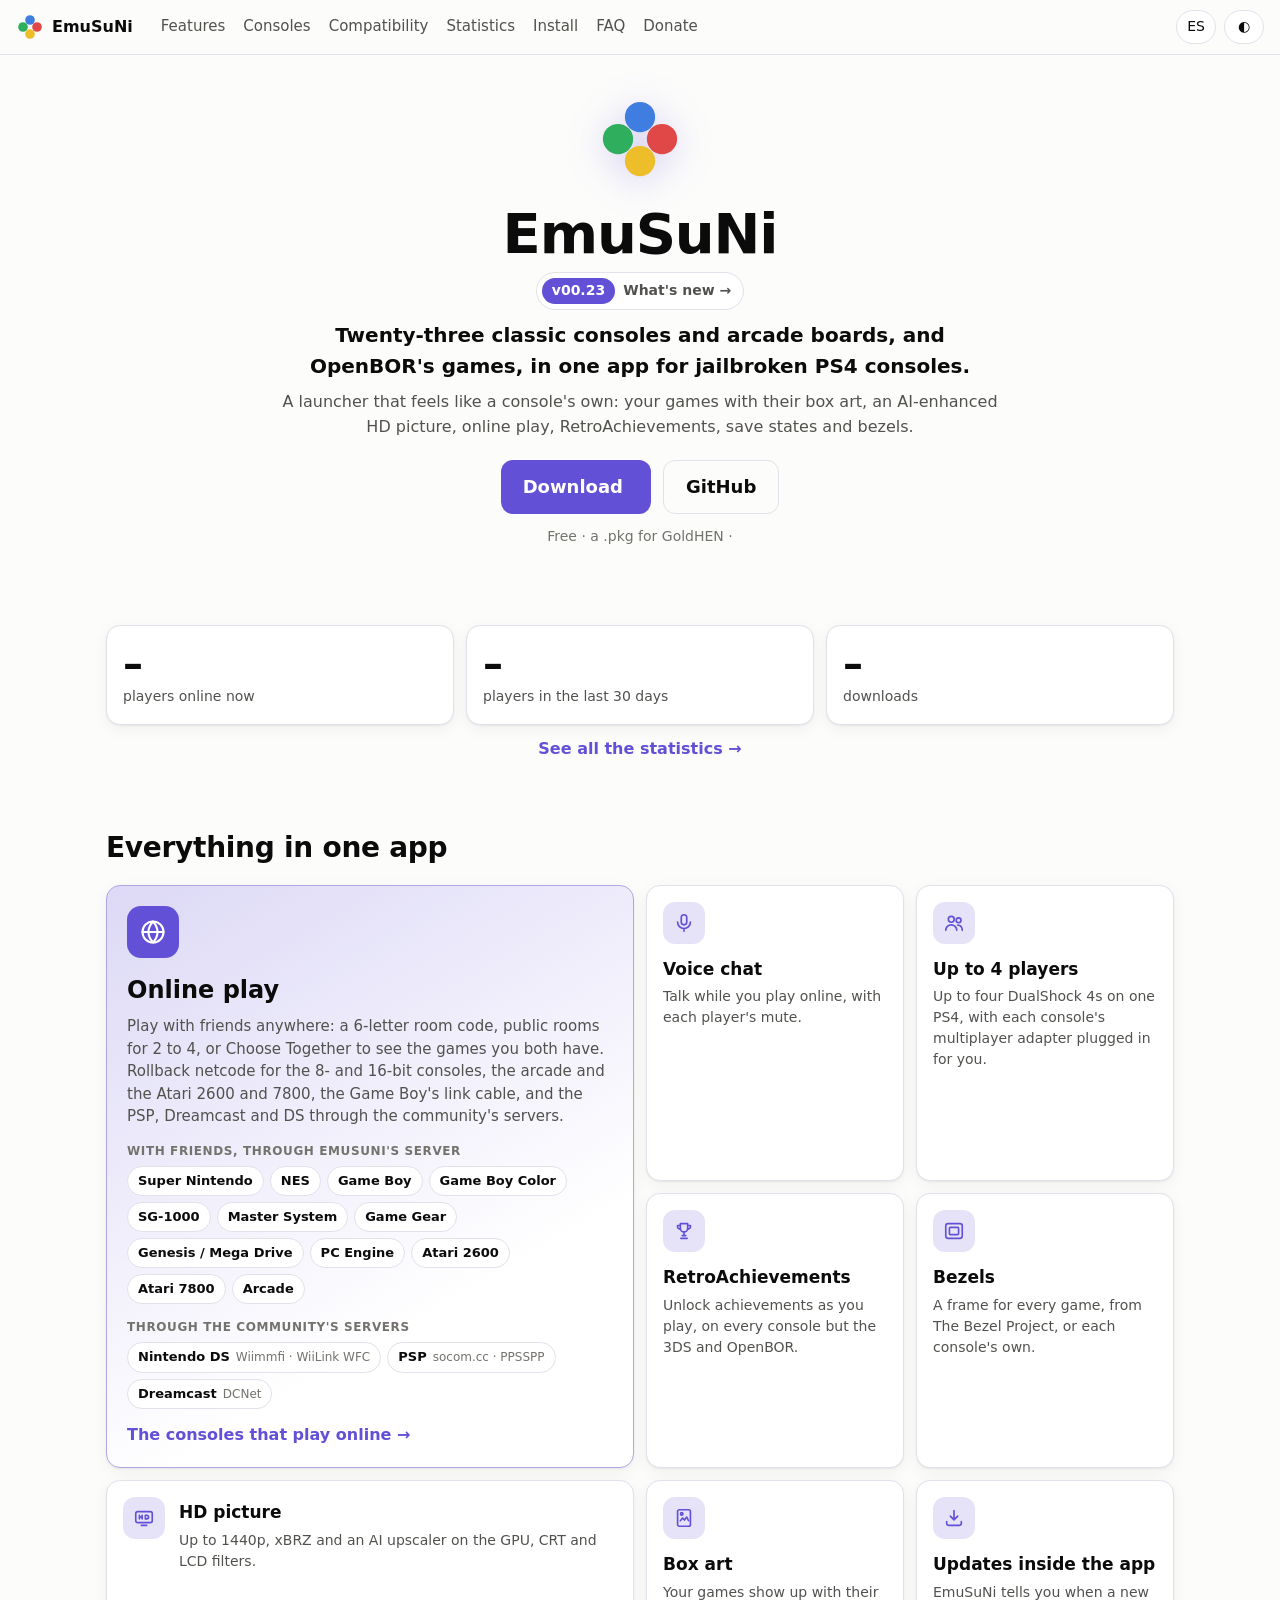
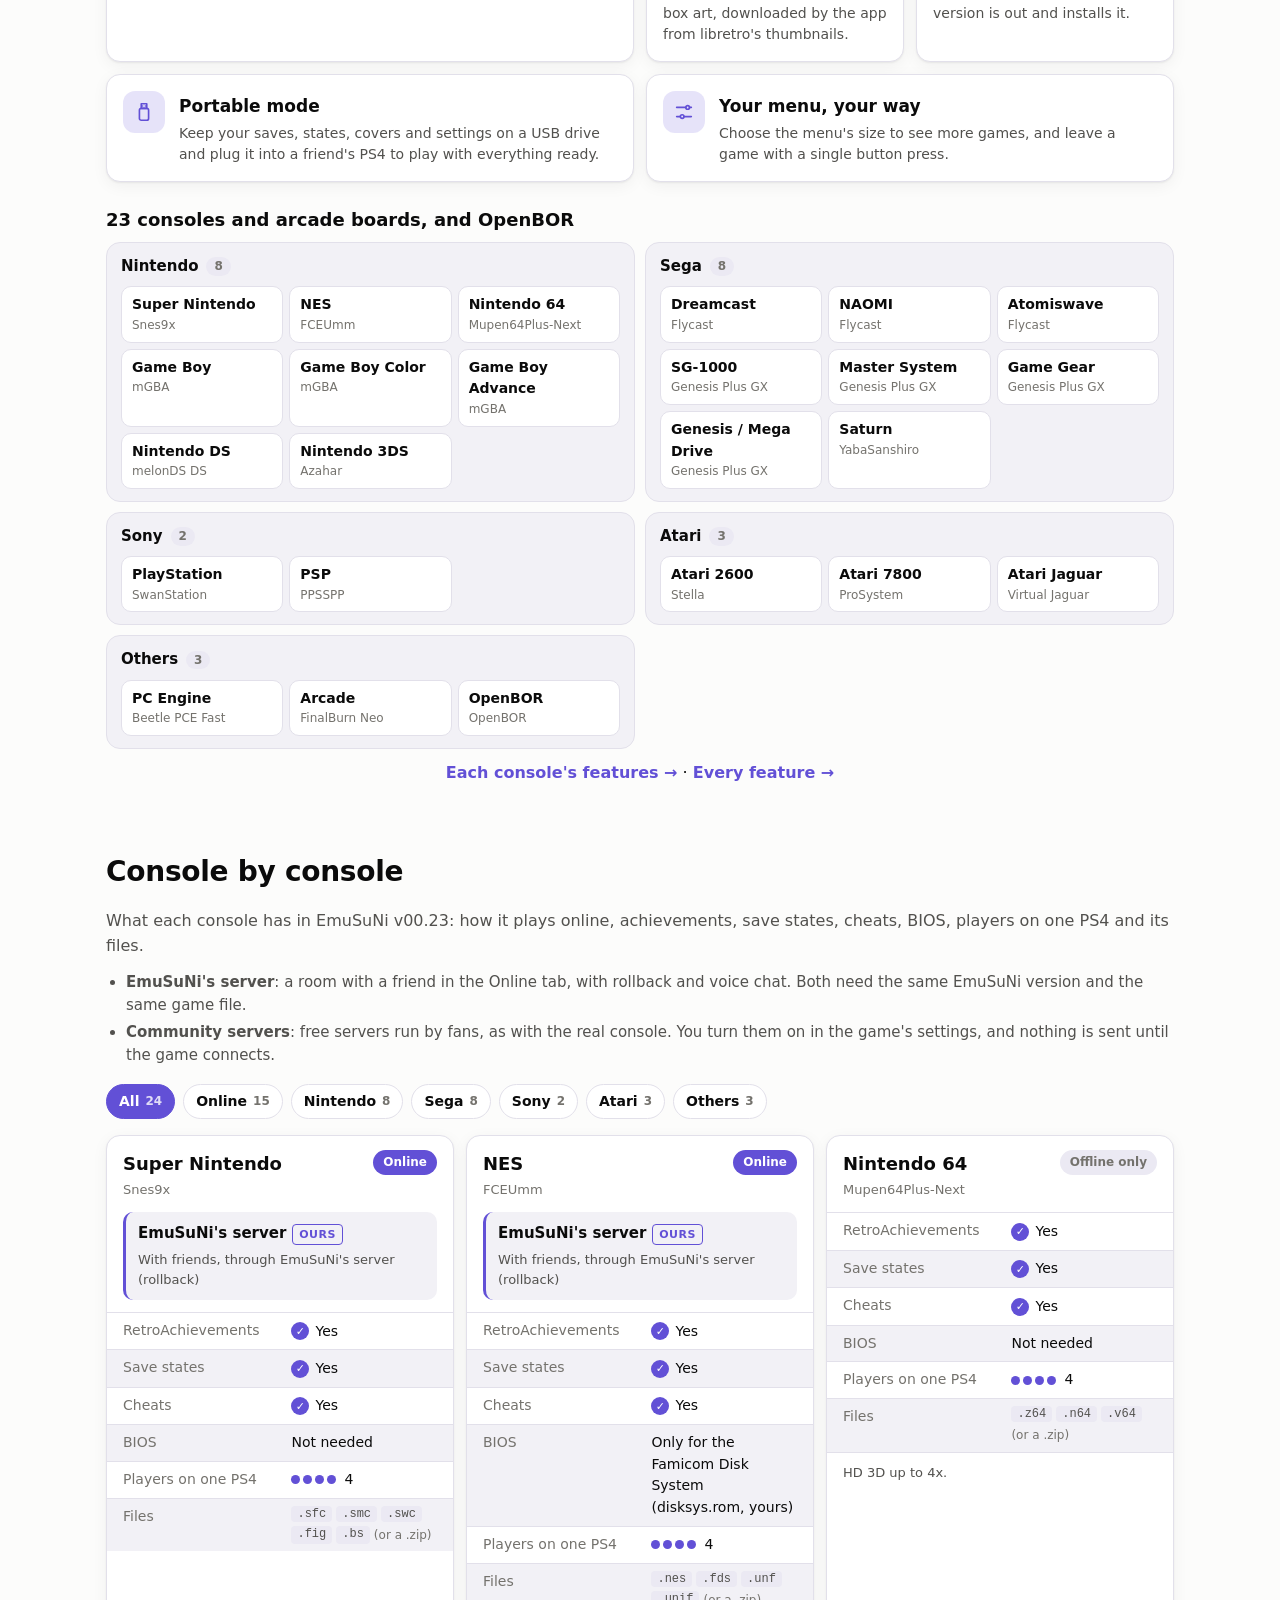
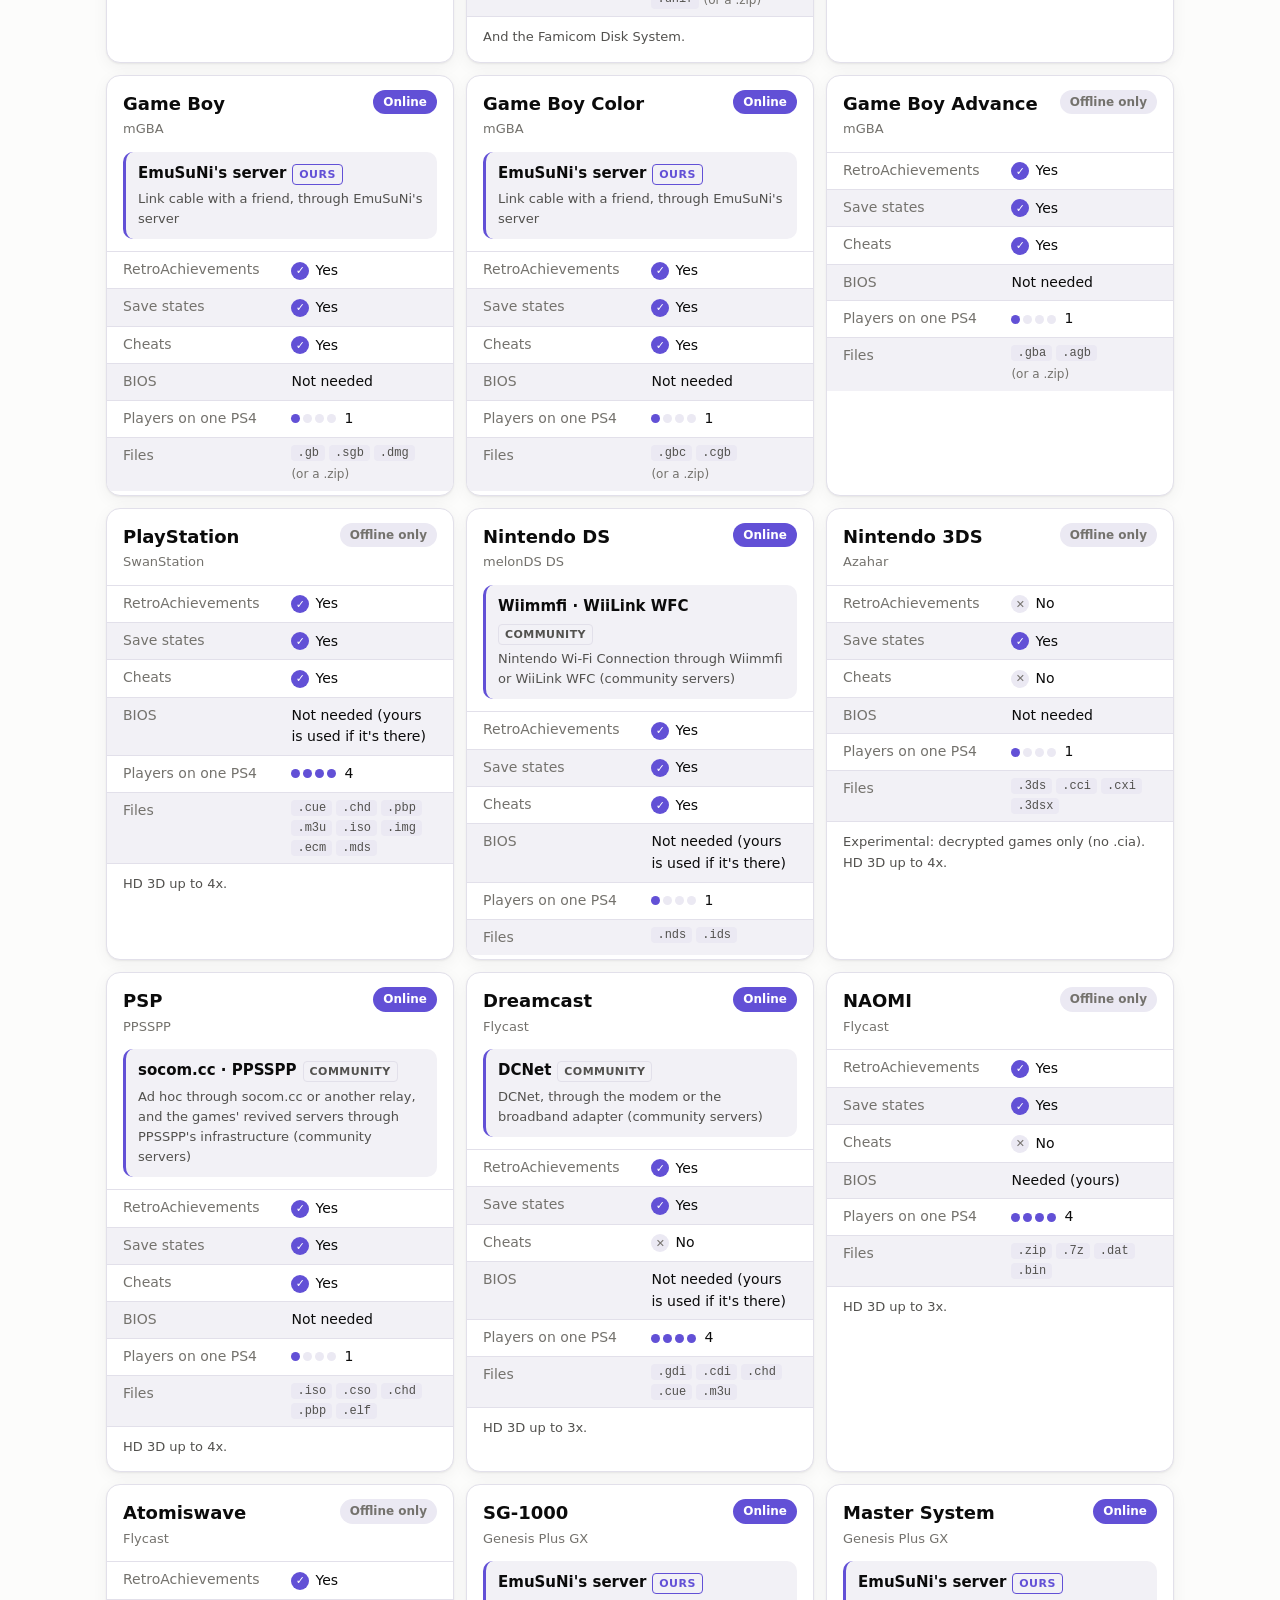
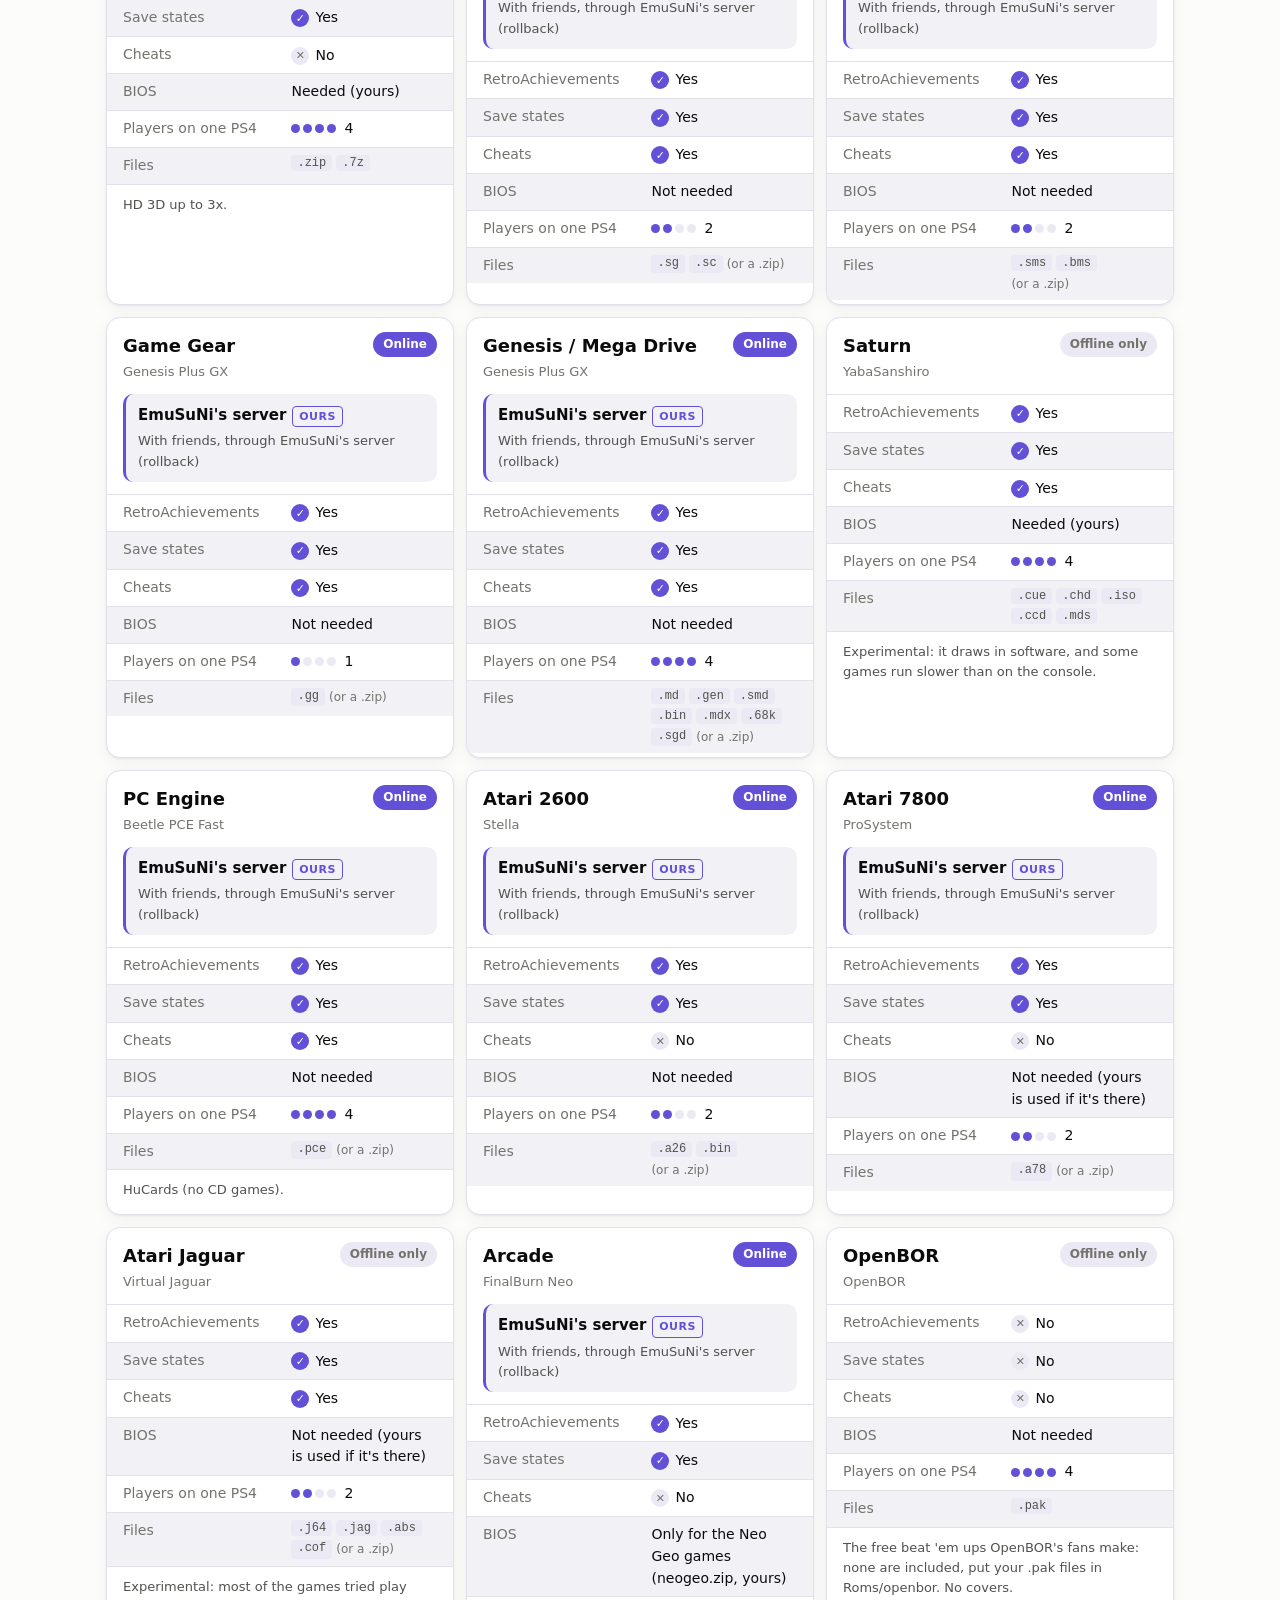
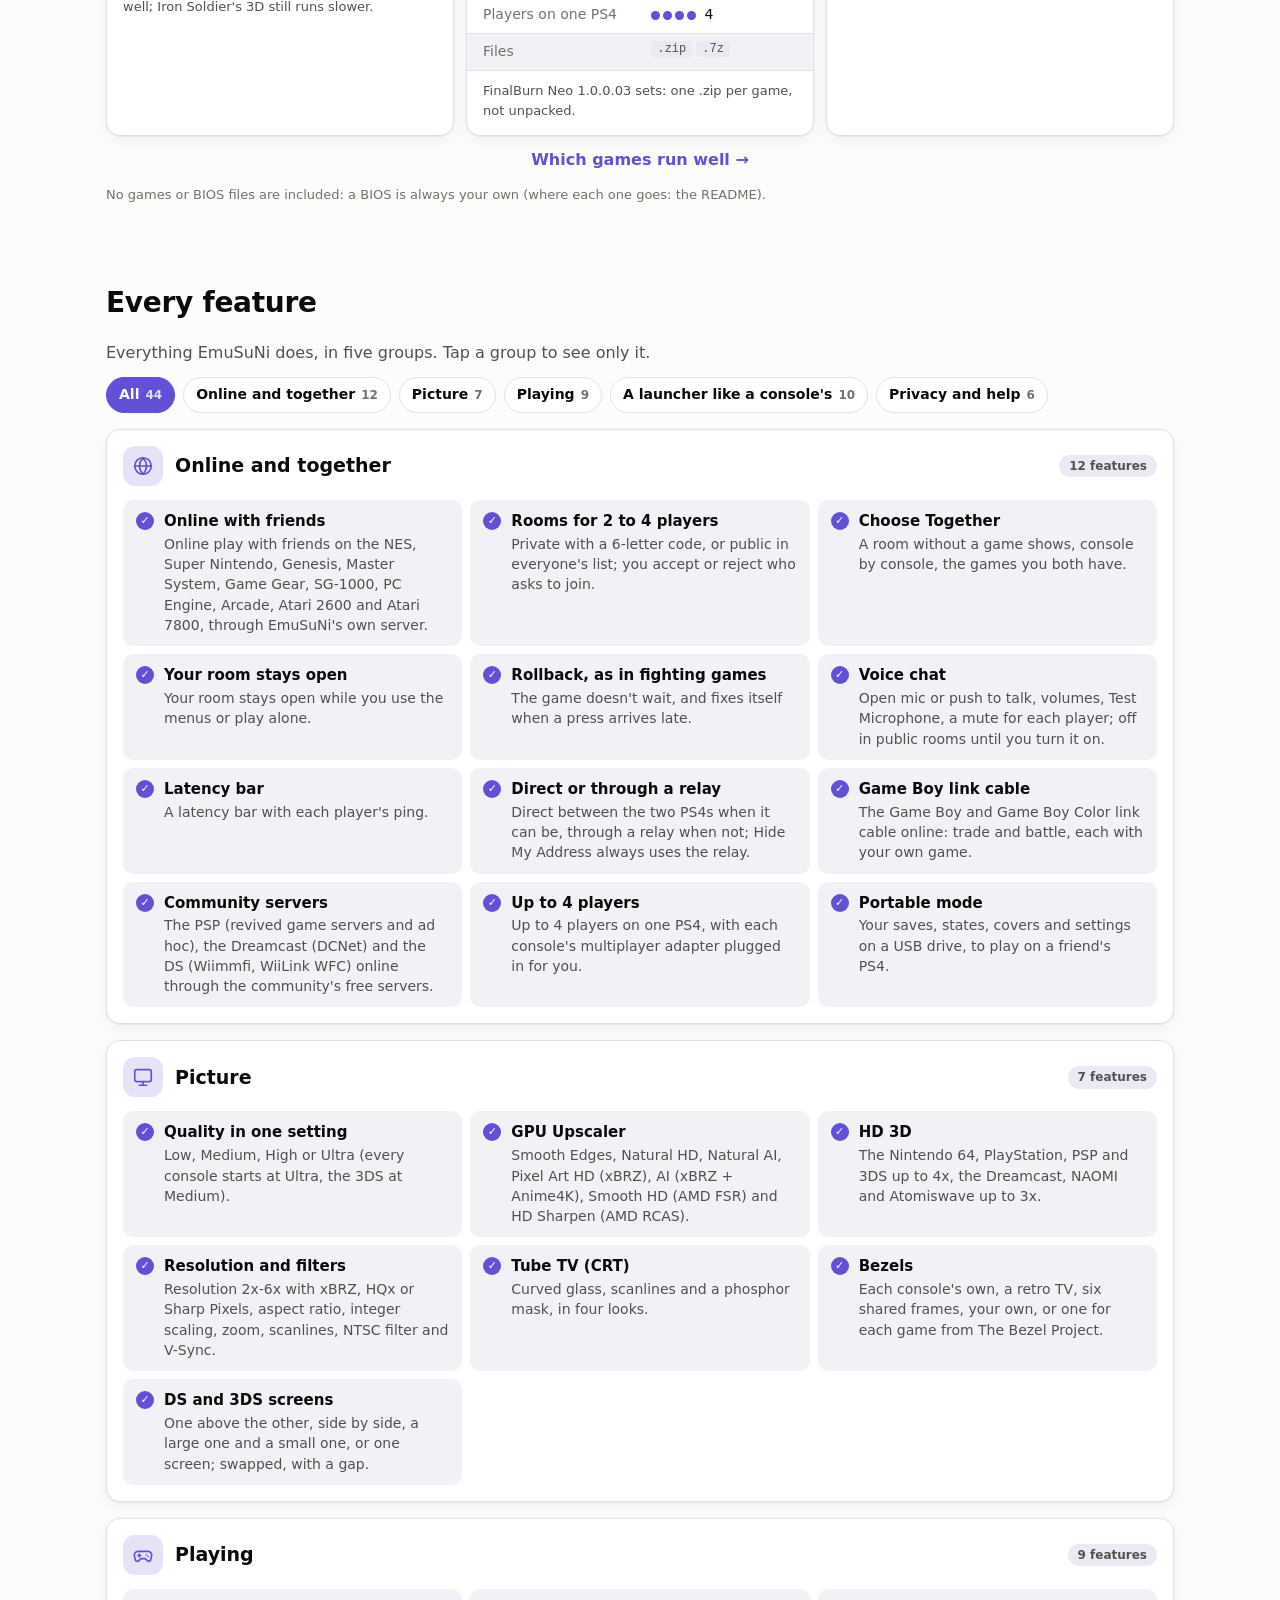
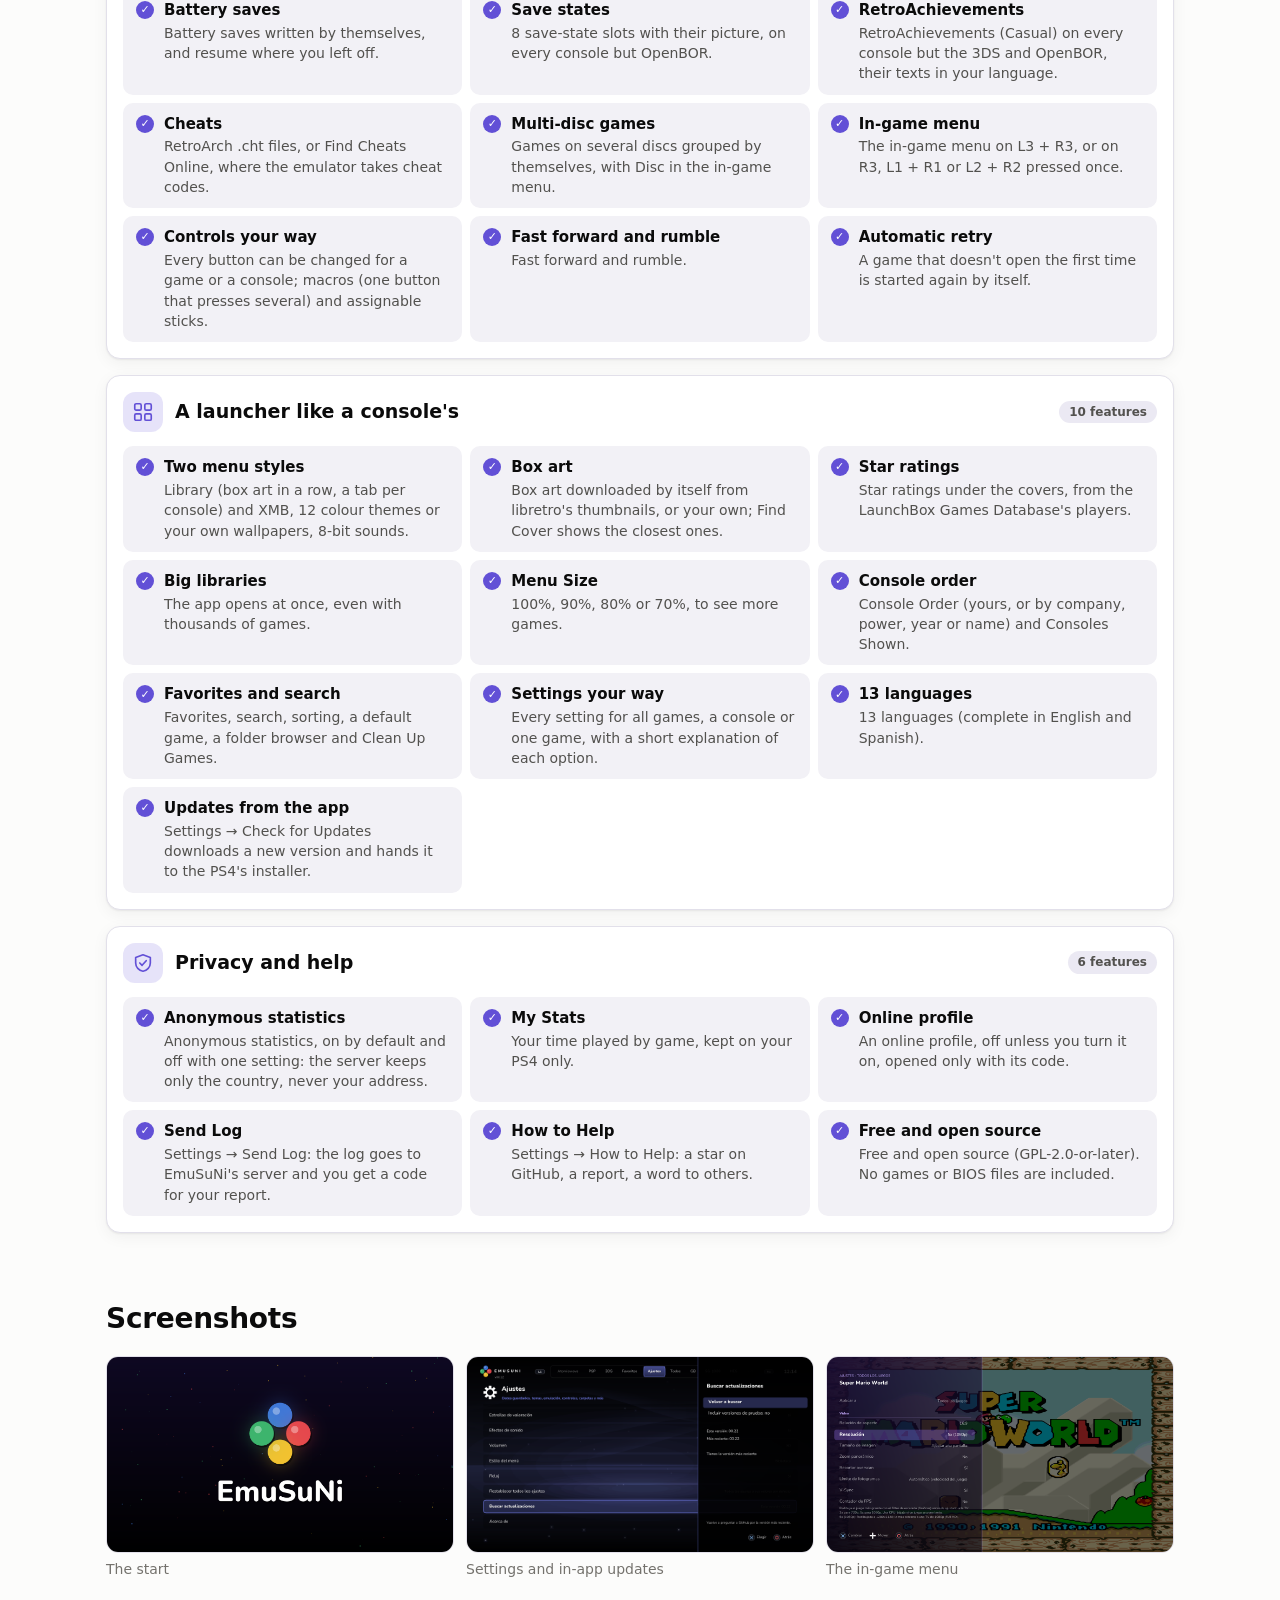
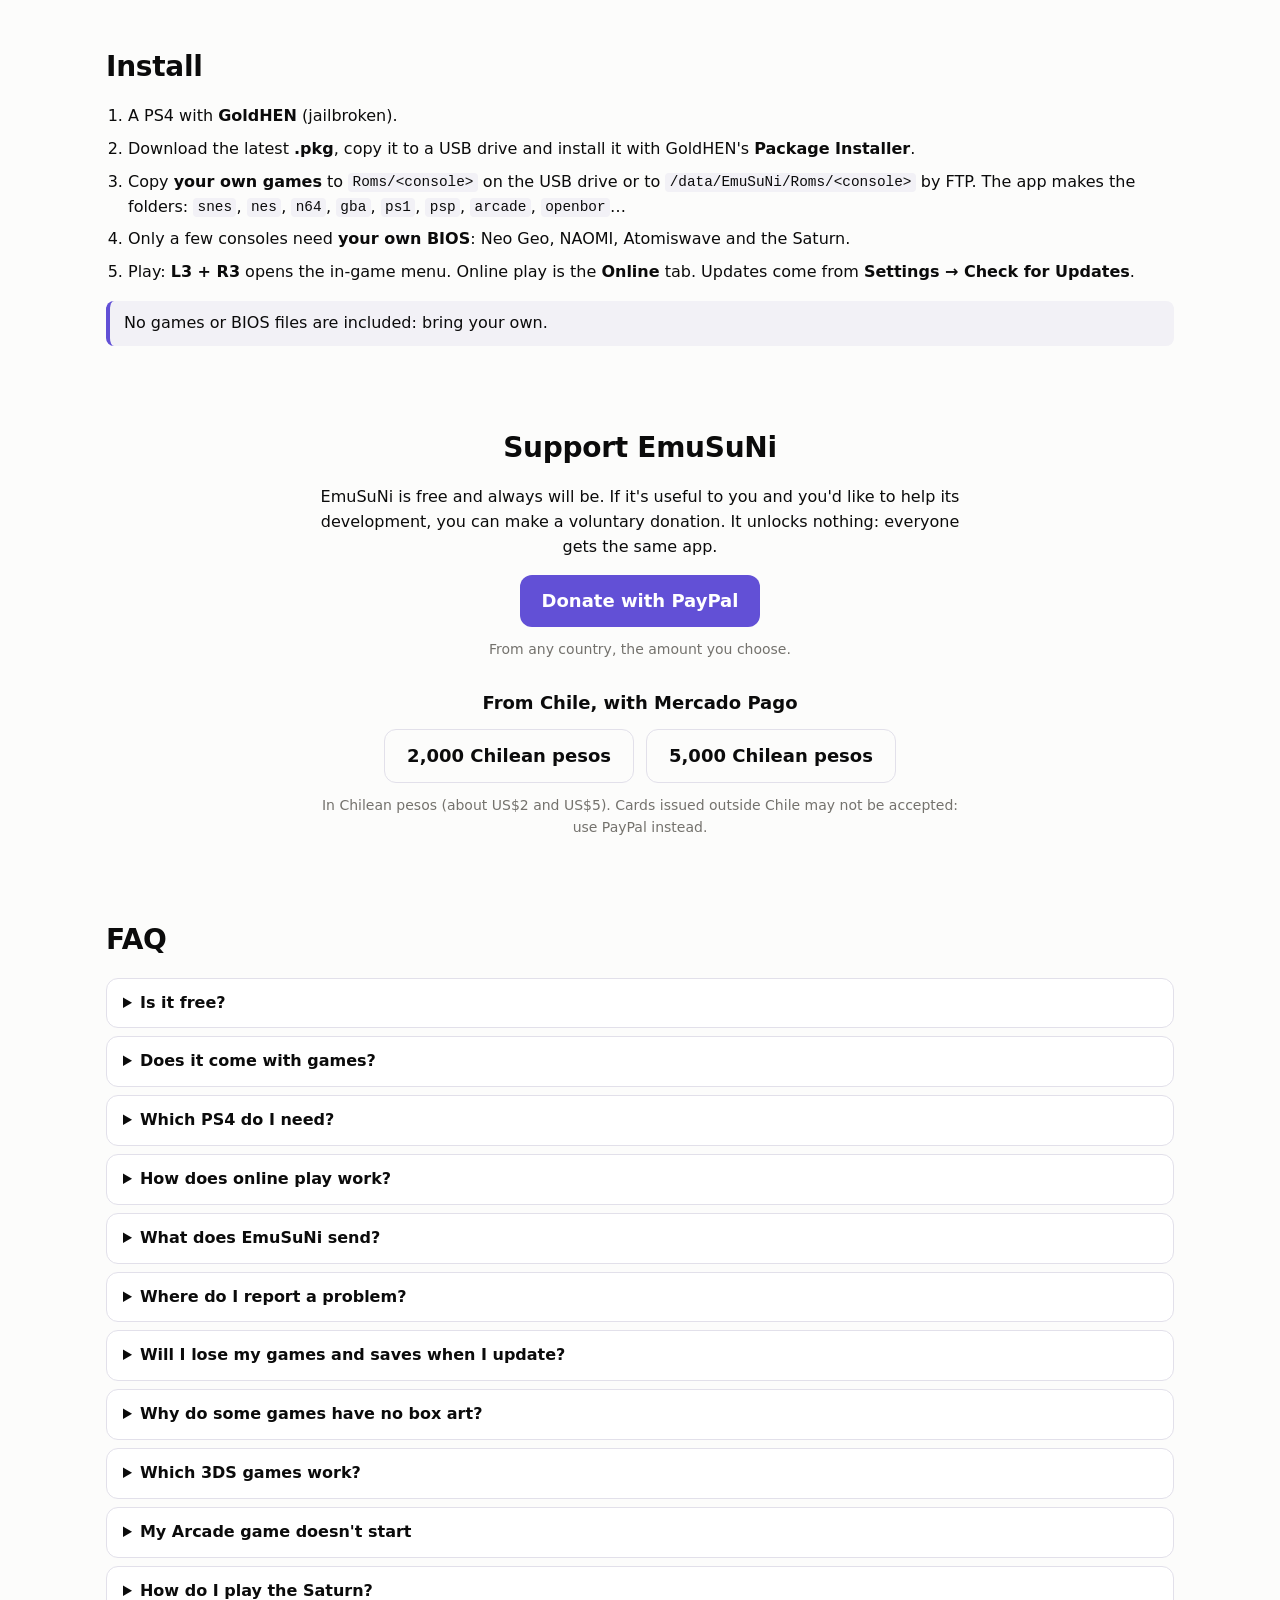
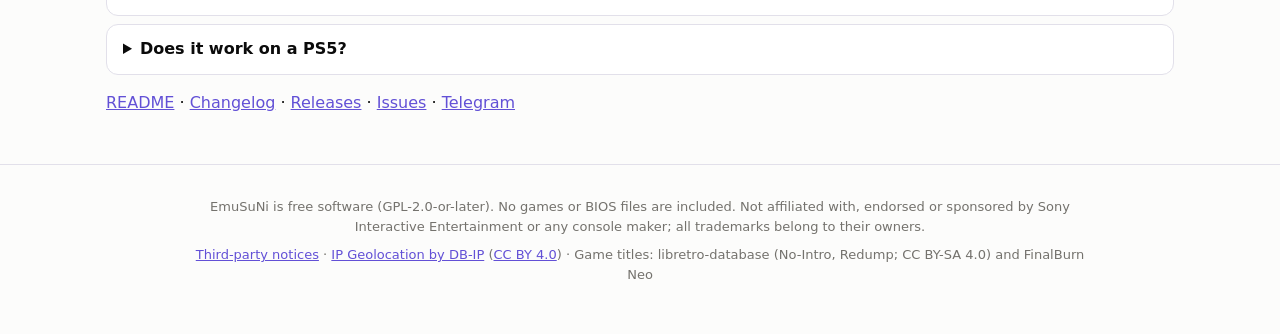
==== commit 51555253: "Website for v00.23: console by console, every feature, Compatibility page Co-Authored-By: Claude Opu" ====
--- a/index.html
+++ b/index.html
@@ -4,10 +4,10 @@
   <meta charset="utf-8">
   <meta name="viewport" content="width=device-width, initial-scale=1">
   <title>EmuSuNi — classic consoles on your PS4</title>
-  <meta name="description" content="EmuSuNi: twenty classic consoles and arcade boards in one app for jailbroken PS4 consoles. Online play, RetroAchievements, HD picture. Free and open source.">
+  <meta name="description" content="EmuSuNi: twenty-three classic consoles and arcade boards, and OpenBOR's games, in one app for jailbroken PS4 consoles. Online play with friends, RetroAchievements, HD picture. Free and open source.">
   <meta name="color-scheme" content="light dark">
   <meta property="og:title" content="EmuSuNi">
-  <meta property="og:description" content="Twenty classic consoles and arcade boards in one app for jailbroken PS4 consoles.">
+  <meta property="og:description" content="Twenty-three classic consoles and arcade boards, and OpenBOR's games, in one app for jailbroken PS4 consoles.">
   <meta property="og:image" content="img/01-intro.png">
   <link rel="icon" href="favicon.svg" type="image/svg+xml">
   <link rel="stylesheet" href="style.css">
@@ -21,6 +21,8 @@
     </a>
     <nav class="nav" aria-label="Sections">
       <a href="#features" data-i18n="nav_features">Features</a>
+      <a href="#systems" data-i18n="nav_systems">Consoles</a>
+      <a href="compat.html" class="tab" data-i18n="nav_compat">Compatibility</a>
       <a href="stats.html" class="tab" data-i18n="nav_stats">Statistics</a>
       <a href="#install" data-i18n="nav_install">Install</a>
       <a href="#faq" data-i18n="nav_faq">FAQ</a>
@@ -37,7 +39,8 @@
     <section class="hero">
       <svg class="hero-logo" viewBox="0 0 64 64" aria-hidden="true"><circle cx="32" cy="16" r="11" fill="#3f7de0"/><circle cx="16" cy="32" r="11" fill="#2fae5e"/><circle cx="48" cy="32" r="11" fill="#e04848"/><circle cx="32" cy="48" r="11" fill="#eebd2a"/></svg>
       <h1>EmuSuNi</h1>
-      <p class="tagline" data-i18n="tagline">Twenty classic consoles and arcade boards in one app for jailbroken PS4 consoles.</p>
+      <p class="hero-ver"><a id="hero-version" class="ver-badge" href="https://github.com/arturofuentes1988/EmuSuNi/releases/latest"><b id="hero-version-tag">v00.23</b> <span data-i18n="hero_new">What's new →</span></a></p>
+      <p class="tagline" data-i18n="tagline">Twenty-three classic consoles and arcade boards, and OpenBOR's games, in one app for jailbroken PS4 consoles.</p>
       <p class="sub" data-i18n="sub">A launcher that feels like a console's own: your games with their box art, an AI-enhanced HD picture, online play, RetroAchievements, save states and bezels.</p>
       <div class="cta">
         <a id="download" class="button" href="https://github.com/arturofuentes1988/EmuSuNi/releases/latest">
@@ -50,7 +53,8 @@
 
     <section class="band live" aria-labelledby="live-title">
       <h2 id="live-title" class="sr" data-i18n="live_title">Right now</h2>
-      <div class="tiles">
+      <p class="note notice" id="h-note" hidden></p>
+      <div class="tiles" id="h-tiles">
         <a class="tile" href="stats.html"><span class="tile-value" id="h-online">–</span><span class="tile-label" data-i18n="h_online">players online now</span></a>
         <a class="tile" href="stats.html#countries"><span class="tile-value" id="h-active">–</span><span class="tile-label" data-i18n="h_active">players in the last 30 days</span></a>
         <a class="tile" href="stats.html#downloads"><span class="tile-value" id="h-downloads">–</span><span class="tile-label" data-i18n="h_downloads">downloads</span></a>
@@ -60,20 +64,109 @@
 
     <section id="features" class="band">
       <h2 data-i18n="features_title">Everything in one app</h2>
-      <div class="cards">
-        <article class="card"><h3 data-i18n="f_online">Online play</h3><p data-i18n="f_online_text">Play with a friend anywhere.</p></article>
-        <article class="card"><h3 data-i18n="f_voice">Voice chat</h3><p data-i18n="f_voice_text">Talk while you play online.</p></article>
-        <article class="card"><h3 data-i18n="f_local">Up to 4 players</h3><p data-i18n="f_local_text">Up to four DualShock 4s on one PS4.</p></article>
-        <article class="card"><h3 data-i18n="f_ra">RetroAchievements</h3><p data-i18n="f_ra_text">Unlock achievements as you play.</p></article>
-        <article class="card"><h3 data-i18n="f_bezels">Bezels</h3><p data-i18n="f_bezels_text">A frame for every game.</p></article>
-        <article class="card"><h3 data-i18n="f_covers">Box art</h3><p data-i18n="f_covers_text">Your games with their box art.</p></article>
-        <article class="card"><h3 data-i18n="f_hd">HD picture</h3><p data-i18n="f_hd_text">Up to 1440p.</p></article>
-        <article class="card"><h3 data-i18n="f_updates">Updates inside the app</h3><p data-i18n="f_updates_text">New versions from the app.</p></article>
-        <article class="card"><h3 data-i18n="f_portable">Portable mode</h3><p data-i18n="f_portable_text">Your data on a USB drive.</p></article>
-        <article class="card"><h3 data-i18n="f_menu">Your menu, your way</h3><p data-i18n="f_menu_text">Menu size and one-press exit.</p></article>
-      </div>
-      <h3 class="consoles-title" data-i18n="consoles_title">20 consoles and arcade boards</h3>
-      <ul class="consoles" id="consoles"></ul>
+      <div class="bento">
+        <article class="ft ft-hero"><span class="ft-icon"><svg viewBox="0 0 24 24" aria-hidden="true"><circle cx="12" cy="12" r="9"/><path d="M3 12h18M12 3c2.6 2.9 3.9 5.9 3.9 9s-1.3 6.1-3.9 9c-2.6-2.9-3.9-5.9-3.9-9S9.4 5.9 12 3z"/></svg></span><div class="ft-body"><h3 data-i18n="f_online">Online play</h3><p data-i18n="f_online_text"></p><p class="ft-sub" data-i18n="f_online_own">With friends, through EmuSuNi's server</p><div class="ft-chips" id="online-own"></div><p class="ft-sub" data-i18n="f_online_comm">Through the community's servers</p><div class="ft-chips" id="online-comm"></div><a class="ft-link" href="#systems" id="online-more" data-i18n="f_online_more">The consoles that play online →</a></div></article>
+        <article class="ft"><span class="ft-icon"><svg viewBox="0 0 24 24" aria-hidden="true"><rect x="9" y="3" width="6" height="11" rx="3"/><path d="M5 11a7 7 0 0 0 14 0M12 18v3"/></svg></span><div class="ft-body"><h3 data-i18n="f_voice">voice</h3><p data-i18n="f_voice_text"></p></div></article>
+        <article class="ft"><span class="ft-icon"><svg viewBox="0 0 24 24" aria-hidden="true"><circle cx="9" cy="8" r="3.2"/><path d="M3 20c0-3.3 2.7-6 6-6s6 2.7 6 6"/><circle cx="17" cy="9" r="2.6"/><path d="M16 14.2c2.8.3 5 2.6 5 5.8"/></svg></span><div class="ft-body"><h3 data-i18n="f_local">local</h3><p data-i18n="f_local_text"></p></div></article>
+        <article class="ft"><span class="ft-icon"><svg viewBox="0 0 24 24" aria-hidden="true"><path d="M8 4h8v5a4 4 0 0 1-8 0V4z"/><path d="M8 6H5a3 3 0 0 0 3 4M16 6h3a3 3 0 0 1-3 4M12 13v4M8.5 20h7M10 17h4"/></svg></span><div class="ft-body"><h3 data-i18n="f_ra">ra</h3><p data-i18n="f_ra_text"></p></div></article>
+        <article class="ft"><span class="ft-icon"><svg viewBox="0 0 24 24" aria-hidden="true"><rect x="3" y="4" width="18" height="16" rx="2.5"/><rect x="7" y="8" width="10" height="8" rx="1"/></svg></span><div class="ft-body"><h3 data-i18n="f_bezels">bezels</h3><p data-i18n="f_bezels_text"></p></div></article>
+        <article class="ft wide"><span class="ft-icon"><svg viewBox="0 0 24 24" aria-hidden="true"><rect x="3" y="5" width="18" height="12" rx="2"/><path d="M7 9v4M7 11h3M10 9v4M13.5 9v4h1.5a2 2 0 0 0 0-4h-1.5zM9 20h6"/></svg></span><div class="ft-body"><h3 data-i18n="f_hd">hd</h3><p data-i18n="f_hd_text"></p></div></article>
+        <article class="ft"><span class="ft-icon"><svg viewBox="0 0 24 24" aria-hidden="true"><rect x="5" y="3" width="14" height="18" rx="2"/><path d="M8 15l2.5-3 2 2.2L15 11l2 4"/><circle cx="9.5" cy="7.5" r="1.3"/></svg></span><div class="ft-body"><h3 data-i18n="f_covers">covers</h3><p data-i18n="f_covers_text"></p></div></article>
+        <article class="ft"><span class="ft-icon"><svg viewBox="0 0 24 24" aria-hidden="true"><path d="M12 4v10M8 10l4 4 4-4"/><path d="M4 16v2a2 2 0 0 0 2 2h12a2 2 0 0 0 2-2v-2"/></svg></span><div class="ft-body"><h3 data-i18n="f_updates">updates</h3><p data-i18n="f_updates_text"></p></div></article>
+        <article class="ft wide"><span class="ft-icon"><svg viewBox="0 0 24 24" aria-hidden="true"><path d="M9 3h6v5H9z"/><rect x="7" y="8" width="10" height="13" rx="2"/><path d="M10.5 5.5h.01M13.5 5.5h.01"/></svg></span><div class="ft-body"><h3 data-i18n="f_portable">portable</h3><p data-i18n="f_portable_text"></p></div></article>
+        <article class="ft wide"><span class="ft-icon"><svg viewBox="0 0 24 24" aria-hidden="true"><path d="M4 7h10M18 7h2M4 17h4M12 17h8"/><circle cx="16" cy="7" r="2"/><circle cx="10" cy="17" r="2"/></svg></span><div class="ft-body"><h3 data-i18n="f_menu">menu</h3><p data-i18n="f_menu_text"></p></div></article>
+      </div>
+      <h3 class="consoles-title" data-i18n="consoles_title">23 consoles and arcade boards, and OpenBOR</h3>
+      <div class="makers" id="consoles"></div>
+      <p class="more-link"><a href="#systems" data-i18n="sy_more">Each console's features →</a> · <a href="#every" data-i18n="ev_more">Every feature →</a></p>
+    </section>
+
+    <section id="systems" class="band" aria-labelledby="systems-title">
+      <h2 id="systems-title" data-i18n="sy_title">Console by console</h2>
+      <p class="note" data-i18n="sy_intro">What each console has in EmuSuNi.</p>
+      <ul class="sys-legend">
+        <li data-i18n="sy_legend_own" data-html><b>EmuSuNi's server</b>: a room with a friend.</li>
+        <li data-i18n="sy_legend_comm" data-html><b>Community servers</b>: free servers run by fans.</li>
+      </ul>
+      <div class="systems" id="systems-list"></div>
+      <p class="more-link"><a href="compat.html" data-i18n="cp_more">Which games run well →</a></p>
+      <p class="note small" data-i18n="sy_foot">No games or BIOS files are included.</p>
+    </section>
+
+    <section id="every" class="band" aria-labelledby="every-title">
+      <h2 id="every-title" data-i18n="ev_title">Every feature</h2>
+      <p class="note" data-i18n="ev_intro">Everything EmuSuNi does, in five groups.</p>
+      <div class="every2" id="every-list">
+        <section class="ev-group" data-group="online">
+          <header class="ev-head"><span class="ev-icon"><svg viewBox="0 0 24 24" aria-hidden="true"><circle cx="12" cy="12" r="9"/><path d="M3 12h18M12 3c2.6 2.9 3.9 5.9 3.9 9s-1.3 6.1-3.9 9c-2.6-2.9-3.9-5.9-3.9-9S9.4 5.9 12 3z"/></svg></span><h3 data-i18n="ev_online">Online and together</h3><span class="ev-count"></span></header>
+          <ul class="ev-list">
+            <li data-i18n="ev_on1">Online play with friends.</li>
+            <li data-i18n="ev_on2">Rooms.</li>
+            <li data-i18n="ev_on3">Choose Together.</li>
+            <li data-i18n="ev_on4">Your room stays open.</li>
+            <li data-i18n="ev_on5">Rollback.</li>
+            <li data-i18n="ev_on6">Voice chat.</li>
+            <li data-i18n="ev_on7">Latency bar.</li>
+            <li data-i18n="ev_on8">Hide My Address.</li>
+            <li data-i18n="ev_on9">Game Boy link cable online.</li>
+            <li data-i18n="ev_on10">PSP, Dreamcast and DS online.</li>
+            <li data-i18n="ev_on11">Up to 4 players on one PS4.</li>
+            <li data-i18n="ev_on12">Portable mode.</li>
+          </ul>
+        </section>
+        <section class="ev-group" data-group="picture">
+          <header class="ev-head"><span class="ev-icon"><svg viewBox="0 0 24 24" aria-hidden="true"><rect x="3" y="4" width="18" height="13" rx="2"/><path d="M8 21h8M12 17v4"/></svg></span><h3 data-i18n="ev_picture">Picture</h3><span class="ev-count"></span></header>
+          <ul class="ev-list">
+            <li data-i18n="ev_pi1">Quality in one setting.</li>
+            <li data-i18n="ev_pi2">GPU Upscaler.</li>
+            <li data-i18n="ev_pi3">HD 3D.</li>
+            <li data-i18n="ev_pi4">Resolution and filters.</li>
+            <li data-i18n="ev_pi5">Tube TV (CRT).</li>
+            <li data-i18n="ev_pi6">Bezels.</li>
+            <li data-i18n="ev_pi7">DS and 3DS screens.</li>
+          </ul>
+        </section>
+        <section class="ev-group" data-group="playing">
+          <header class="ev-head"><span class="ev-icon"><svg viewBox="0 0 24 24" aria-hidden="true"><path d="M6.5 8h11a4 4 0 0 1 3.9 4.9l-1 4.3a2.3 2.3 0 0 1-4 .9L14.6 16H9.4l-1.8 2.1a2.3 2.3 0 0 1-4-.9l-1-4.3A4 4 0 0 1 6.5 8z"/><path d="M8 11v3M6.5 12.5h3M15.5 12h.01M17.5 13.5h.01"/></svg></span><h3 data-i18n="ev_playing">Playing</h3><span class="ev-count"></span></header>
+          <ul class="ev-list">
+            <li data-i18n="ev_pl1">Battery saves.</li>
+            <li data-i18n="ev_pl2">Save states.</li>
+            <li data-i18n="ev_pl3">RetroAchievements.</li>
+            <li data-i18n="ev_pl4">Cheats.</li>
+            <li data-i18n="ev_pl5">Games on several discs.</li>
+            <li data-i18n="ev_pl6">The in-game menu.</li>
+            <li data-i18n="ev_pl7">Controls.</li>
+            <li data-i18n="ev_pl8">Fast forward.</li>
+            <li data-i18n="ev_pl9">A game started again.</li>
+          </ul>
+        </section>
+        <section class="ev-group" data-group="launcher">
+          <header class="ev-head"><span class="ev-icon"><svg viewBox="0 0 24 24" aria-hidden="true"><rect x="3" y="3" width="7" height="7" rx="1.5"/><rect x="14" y="3" width="7" height="7" rx="1.5"/><rect x="3" y="14" width="7" height="7" rx="1.5"/><rect x="14" y="14" width="7" height="7" rx="1.5"/></svg></span><h3 data-i18n="ev_launcher">A launcher like a console's</h3><span class="ev-count"></span></header>
+          <ul class="ev-list">
+            <li data-i18n="ev_la1">Library and XMB.</li>
+            <li data-i18n="ev_la2">Box art.</li>
+            <li data-i18n="ev_la3">Star ratings.</li>
+            <li data-i18n="ev_la4">Big libraries.</li>
+            <li data-i18n="ev_la5">Menu size.</li>
+            <li data-i18n="ev_la6">Console order.</li>
+            <li data-i18n="ev_la7">Favorites, search, sorting.</li>
+            <li data-i18n="ev_la8">Settings for all, a console or a game.</li>
+            <li data-i18n="ev_la9">13 languages.</li>
+            <li data-i18n="ev_la10">Updates from the app.</li>
+          </ul>
+        </section>
+        <section class="ev-group" data-group="privacy">
+          <header class="ev-head"><span class="ev-icon"><svg viewBox="0 0 24 24" aria-hidden="true"><path d="M12 3l8 3v6c0 4.5-3.4 8.2-8 9-4.6-.8-8-4.5-8-9V6l8-3z"/><path d="M8.5 12l2.5 2.5 4.5-5"/></svg></span><h3 data-i18n="ev_privacy">Privacy and help</h3><span class="ev-count"></span></header>
+          <ul class="ev-list">
+            <li data-i18n="ev_pr1">Anonymous statistics.</li>
+            <li data-i18n="ev_pr2">My Stats.</li>
+            <li data-i18n="ev_pr3">Online profile.</li>
+            <li data-i18n="ev_pr4">Send Log.</li>
+            <li data-i18n="ev_pr5">How to Help.</li>
+            <li data-i18n="ev_pr6">Free.</li>
+          </ul>
+        </section>
+      </div>
     </section>
 
     <section id="screens" class="band">
--- a/style.css
+++ b/style.css
@@ -242,3 +242,287 @@
   .band.grid .panel.wide { grid-column: 1 / -1; }
   .tiles.five { grid-template-columns: repeat(5, minmax(0, 1fr)); }
 }
+
+/* ---- Phones (04-11): the sections' menu as a row under the header that slides sideways, the home page's three
+   numbers side by side, a wide table scrolling inside its panel, and a section's title clear of the sticky header. ---- */
+section[id], .panel[id] { scroll-margin-top: 100px; }
+.panel { overflow-x: auto; }
+@media (max-width: 899px) {
+  .top { flex-wrap: wrap; row-gap: 4px; padding-bottom: 4px; }
+  .nav {
+    display: flex; order: 3; flex: 0 0 100%; margin-left: 0; gap: 22px;
+    overflow-x: auto; white-space: nowrap; scrollbar-width: none; -webkit-overflow-scrolling: touch;
+    padding-right: 24px;  /* (the last link clear of the fade) */
+    -webkit-mask-image: linear-gradient(to right, #000 88%, transparent);
+    mask-image: linear-gradient(to right, #000 88%, transparent);  /* a hint that it slides */
+  }
+  .nav::-webkit-scrollbar { display: none; }
+  .nav a { font-size: 15px; padding: 6px 0; }
+  .nav-mobile { display: none; }
+}
+@media (max-width: 639px) {
+  h1 { font-size: 40px; }
+  .hero { padding: 28px 16px 24px; }
+  .band { padding: 24px 16px; }
+  .live .tiles { grid-template-columns: repeat(3, minmax(0, 1fr)); gap: 8px; }
+  .live .tile { padding: 12px 10px; }
+  .live .tile-value { font-size: clamp(19px, 6.6vw, 26px); }  /* ("16.731" inside its third at 320 px) */
+  .live .tile-label { font-size: 12px; line-height: 1.3; }
+  .button { font-size: 17px; }
+  .tiles.five .tile:last-child:nth-child(odd) { grid-column: 1 / -1; }  /* (the fifth number across the row) */
+}
+
+/* ---- (00.95) No players counted yet (the published versions only, from v00.23): a note, the downloads' number
+   alone - not stretched across the row - and the players' sections hidden (hidden wins over their display). ---- */
+[hidden] { display: none !important; }
+.tiles.solo, .tiles.five.solo, .live .tiles.solo { grid-template-columns: minmax(0, 1fr); max-width: 320px; }
+
+/* ---- (v00.23) Console by console (#systems: a card per console, home.js) and every feature (#every). ---- */
+.sys-legend { margin: 0 0 16px; padding-left: 20px; color: var(--text-2); font-size: 15px; }
+.sys-legend li { margin: 4px 0; }
+.systems { display: grid; gap: 12px; grid-template-columns: 1fr; }
+.sys h3 { margin: 0; }
+.sys .emu { margin: 0 0 10px; color: var(--muted); font-size: 13px; }
+.sys dl { display: grid; grid-template-columns: max-content minmax(0, 1fr); gap: 4px 12px; margin: 0; font-size: 14px; }
+.sys dt { color: var(--muted); }
+.sys dd { margin: 0; color: var(--text); overflow-wrap: anywhere; }
+.sys dd.off { color: var(--muted); }
+.sys .sys-note { margin: 10px 0 0; padding-top: 8px; border-top: 1px solid var(--line); color: var(--text-2); font-size: 13px; }
+.every .panel h3 { font-size: 17px; margin: 0 0 8px; color: var(--text); }
+.feature-list { margin: 0; padding-left: 20px; }
+.feature-list li { margin: 5px 0; color: var(--text-2); font-size: 15px; }
+@media (min-width: 640px) { .systems { grid-template-columns: repeat(2, minmax(0, 1fr)); } }
+@media (min-width: 900px) { .systems { grid-template-columns: repeat(3, minmax(0, 1fr)); } }
+/* ---- (v00.23, v2) The console cards: a head with the online badge, the server box, a table inside. ---- */
+.sys-filters { display: flex; flex-wrap: wrap; gap: 8px; margin: 0 0 16px; }
+.sys-filter { display: inline-flex; align-items: center; gap: 6px; padding: 6px 12px; border-radius: 999px;
+  border: 1px solid var(--line); background: var(--card); color: var(--text); font: inherit; font-size: 14px;
+  font-weight: 600; cursor: pointer; }
+.sys-filter .n { font-size: 12px; font-weight: 600; color: var(--muted); }
+.sys-filter.on { background: var(--accent); border-color: var(--accent); color: var(--accent-ink); }
+.sys-filter.on .n { color: inherit; opacity: .8; }
+.sys-filter:focus-visible { outline: 2px solid var(--accent); outline-offset: 2px; }
+.sys2 { display: flex; flex-direction: column; gap: 12px; padding: 0; overflow: hidden; }
+.sys2-head { display: flex; align-items: flex-start; justify-content: space-between; gap: 10px; padding: 14px 16px 0; }
+.sys2-head h3 { margin: 0; font-size: 18px; }
+.sys2-head .emu { margin: 2px 0 0; color: var(--muted); font-size: 13px; }
+.sys2-badge { flex: none; padding: 3px 10px; border-radius: 999px; font-size: 12px; font-weight: 700;
+  background: var(--track); color: var(--muted); white-space: nowrap; }
+.sys2-badge.on { background: var(--accent); color: var(--accent-ink); }
+.sys2-online { margin: 0 16px; padding: 10px 12px; border-radius: 10px; background: var(--bg-2);
+  border-left: 3px solid var(--accent); }
+.sys2-online p { margin: 0; }
+.sys2-online .srv { display: flex; flex-wrap: wrap; align-items: baseline; gap: 6px; color: var(--text); font-size: 15px; }
+.sys2-online .kind { font-size: 11px; font-weight: 700; text-transform: uppercase; letter-spacing: .04em;
+  padding: 1px 6px; border-radius: 4px; border: 1px solid var(--line); color: var(--text-2); }
+.sys2-online.own .kind { border-color: var(--accent); color: var(--accent); }
+.sys2-online .how { margin-top: 4px; color: var(--text-2); font-size: 13px; }
+.sys2-t { width: 100%; border-collapse: collapse; font-size: 14px; }
+.sys2-t th, .sys2-t td { padding: 7px 16px; border-top: 1px solid var(--line); text-align: left; vertical-align: top; }
+.sys2-t th { width: 44%; color: var(--muted); font-weight: 500; }
+.sys2-t td { color: var(--text); overflow-wrap: anywhere; }
+.sys2-t tr:nth-child(even) th, .sys2-t tr:nth-child(even) td { background: var(--bg-2); }
+.sys2 .mark { display: inline-flex; align-items: center; gap: 6px; }
+.sys2 .mark .yes, .sys2 .mark .no { display: inline-grid; place-items: center; width: 18px; height: 18px;
+  border-radius: 50%; font-size: 11px; font-weight: 800; }
+.sys2 .mark .yes { background: var(--accent); color: var(--accent-ink); }
+.sys2 .mark .no { background: var(--track); color: var(--muted); }
+.sys2 .pips { display: inline-flex; align-items: center; gap: 3px; }
+.sys2 .pips i { width: 9px; height: 9px; border-radius: 50%; background: var(--track); }
+.sys2 .pips i.full { background: var(--accent); }
+.sys2 .pips span { margin-left: 5px; }
+.sys2 .files { display: flex; flex-wrap: wrap; gap: 4px; }
+.sys2 .files code { padding: 1px 6px; border-radius: 4px; background: var(--track); font-size: 12px; color: var(--text-2); }
+.sys2 .files .zip { font-size: 12px; color: var(--muted); }
+.sys2 .sys-note { margin: auto 0 0; padding: 10px 16px 14px; border-top: 1px solid var(--line); color: var(--text-2); font-size: 13px; }
+.sys2 .sys2-t + .sys-note { margin-top: -12px; }
+.sys2 > .sys2-t:last-child { margin-bottom: 4px; }
+/* ---- (v00.23, v3) The version under the title; every feature as small cards in five groups. ---- */
+.hero-ver { margin: 2px 0 10px; }
+.ver-badge { display: inline-flex; align-items: center; gap: 8px; padding: 5px 12px 5px 5px; border-radius: 999px;
+  border: 1px solid var(--line); background: var(--card); color: var(--text-2); font-size: 14px; font-weight: 600;
+  text-decoration: none; }
+.ver-badge b { padding: 2px 10px; border-radius: 999px; background: var(--accent); color: var(--accent-ink); font-size: 14px; }
+.ver-badge:hover { color: var(--text); border-color: var(--accent); }
+.ver-badge:focus-visible { outline: 2px solid var(--accent); outline-offset: 2px; }
+.every2 { display: grid; gap: 16px; grid-template-columns: minmax(0, 1fr); }
+.ev-group { background: var(--card); border: 1px solid var(--line); border-radius: 14px; box-shadow: var(--shadow); padding: 16px; min-width: 0; }
+.ev-head { display: flex; align-items: center; gap: 12px; margin-bottom: 14px; }
+.ev-head h3 { margin: 0; font-size: 19px; color: var(--text); }
+.ev-icon { flex: none; display: grid; place-items: center; width: 40px; height: 40px; border-radius: 12px;
+  background: color-mix(in srgb, var(--accent) 16%, transparent); color: var(--accent); }
+.ev-icon svg { width: 22px; height: 22px; fill: none; stroke: currentColor; stroke-width: 1.8; stroke-linecap: round; stroke-linejoin: round; }
+.ev-count { margin-left: auto; flex: none; padding: 2px 10px; border-radius: 999px; background: var(--track); color: var(--text-2); font-size: 12px; font-weight: 600; }
+.ev-list { list-style: none; margin: 0; padding: 0; display: grid; gap: 8px; grid-template-columns: minmax(0, 1fr); }
+.ev-list li { display: flex; align-items: flex-start; gap: 10px; padding: 10px 12px; border-radius: 10px; background: var(--bg-2);
+  border: 1px solid transparent; font-size: 14px; line-height: 1.45; color: var(--text-2); min-width: 0; }
+.ev-list li:hover { border-color: var(--line); }
+.ev-list .ck { flex: none; display: grid; place-items: center; width: 18px; height: 18px; margin-top: 1px; border-radius: 50%;
+  background: var(--accent); color: var(--accent-ink); font-size: 11px; font-weight: 800; }
+.ev-list .tx { min-width: 0; overflow-wrap: anywhere; }
+.ev-list .tx b { display: block; color: var(--text); font-size: 15px; margin-bottom: 1px; }
+@media (min-width: 640px) { .ev-list { grid-template-columns: repeat(2, minmax(0, 1fr)); } }
+@media (min-width: 1000px) { .ev-list { grid-template-columns: repeat(3, minmax(0, 1fr)); } }
+/* (v3) Phones: the sections' menu wraps in rows (nothing hidden past the edge); the chips and tables fit. */
+@media (max-width: 899px) {
+  .nav { flex-wrap: wrap; white-space: normal; overflow-x: visible; gap: 4px 16px; padding-right: 0;
+    -webkit-mask-image: none; mask-image: none; }
+  .nav a { padding: 4px 0; font-size: 14px; }
+  section[id], .panel[id] { scroll-margin-top: 130px; }
+}
+@media (max-width: 639px) {
+  .sys-filters { gap: 6px; }
+  .sys-filter { padding: 5px 10px; font-size: 13px; }
+  .sys2-t th { width: 46%; }
+  .sys2-t th, .sys2-t td { padding: 7px 12px; }
+  .sys2-head, .sys2 .sys-note { padding-left: 12px; padding-right: 12px; }
+  .sys2-online { margin: 0 12px; }
+  .ev-group { padding: 14px 12px; }
+  .ev-head h3 { font-size: 17px; }
+  .tagline { font-size: 18px; }
+}
+@media (max-width: 360px) {
+  h1 { font-size: 34px; }
+  .button { padding: 11px 16px; font-size: 16px; }
+  .ev-count { display: none; }
+}
+/* ---- (v00.23, v4) Everything in one app: a bento of cards with icons, the online card first and large; the
+   consoles by maker. ---- */
+.bento { display: grid; gap: 12px; grid-template-columns: minmax(0, 1fr); }
+.ft { display: flex; gap: 14px; align-items: flex-start; padding: 16px; min-width: 0;
+  background: var(--card); border: 1px solid var(--line); border-radius: 14px; box-shadow: var(--shadow); }
+.ft-icon { flex: none; display: grid; place-items: center; width: 42px; height: 42px; border-radius: 12px;
+  background: color-mix(in srgb, var(--accent) 16%, transparent); color: var(--accent); }
+.ft-icon svg { width: 22px; height: 22px; fill: none; stroke: currentColor; stroke-width: 1.8; stroke-linecap: round; stroke-linejoin: round; }
+.ft-body { min-width: 0; }
+.ft h3 { margin: 2px 0 4px; font-size: 17px; }
+.ft p { margin: 0; color: var(--text-2); font-size: 14px; line-height: 1.5; }
+.ft-hero { flex-direction: column; gap: 12px; padding: 20px;
+  background: linear-gradient(150deg, color-mix(in srgb, var(--accent) 22%, var(--card)), var(--card) 70%);
+  border-color: color-mix(in srgb, var(--accent) 40%, var(--line)); }
+.ft-hero .ft-icon { width: 52px; height: 52px; border-radius: 14px; background: var(--accent); color: var(--accent-ink); }
+.ft-hero .ft-icon svg { width: 28px; height: 28px; }
+.ft-hero h3 { font-size: 24px; margin-bottom: 6px; }
+.ft-hero p { font-size: 15px; }
+.ft-hero .ft-sub { margin: 14px 0 6px; font-size: 12px; font-weight: 700; text-transform: uppercase; letter-spacing: .05em; color: var(--muted); }
+.ft-chips { display: flex; flex-wrap: wrap; gap: 6px; }
+.ft-chip { display: inline-flex; align-items: baseline; gap: 6px; padding: 4px 10px; border-radius: 999px;
+  background: var(--card); border: 1px solid var(--line); font-size: 13px; color: var(--text); }
+.ft-chip span { color: var(--muted); font-size: 12px; }
+.ft-link { display: inline-block; margin-top: 14px; color: var(--accent); font-weight: 700; text-decoration: none; }
+.ft-link:hover { text-decoration: underline; }
+@media (min-width: 640px) {
+  .bento { grid-template-columns: repeat(2, minmax(0, 1fr)); }
+  .ft-hero, .ft.wide { grid-column: span 2; }
+}
+@media (min-width: 1000px) {
+  .bento { grid-template-columns: repeat(4, minmax(0, 1fr)); grid-auto-flow: row dense; }
+  .ft-hero { grid-column: span 2; grid-row: span 2; }
+  .ft:not(.ft-hero):not(.wide) { flex-direction: column; gap: 10px; }
+}
+.makers { display: grid; gap: 10px; grid-template-columns: minmax(0, 1fr); }
+.maker { padding: 12px 14px; border-radius: 14px; background: var(--bg-2); border: 1px solid var(--line); min-width: 0; }
+.maker-head { display: flex; align-items: center; gap: 8px; margin: 0 0 8px; font-size: 15px; }
+.maker-head span { padding: 0 8px; border-radius: 999px; background: var(--track); color: var(--muted); font-size: 12px; font-weight: 600; }
+.maker-list { list-style: none; margin: 0; padding: 0; display: grid; gap: 6px; grid-template-columns: repeat(auto-fill, minmax(140px, 1fr)); }
+.maker-list li { display: flex; flex-direction: column; padding: 7px 10px; border-radius: 10px; background: var(--card);
+  border: 1px solid var(--line); min-width: 0; }
+.maker-list li b { font-size: 14px; overflow-wrap: anywhere; }
+.maker-list li span { color: var(--muted); font-size: 12px; }
+@media (min-width: 900px) { .makers { grid-template-columns: repeat(2, minmax(0, 1fr)); } }
+@media (max-width: 359px) { .maker-list { grid-template-columns: repeat(2, minmax(0, 1fr)); } }
+/* ---- (v00.23) The compatibility page (compat.html): the ratings' colours, a summary, filters, a table per console
+   that turns into cards on phones. ---- */
+:root { --r-perfect: #1d8a4b; --r-playable: #9a6f00; --r-boots: #c25a12; --r-broken: #c53030; }
+@media (prefers-color-scheme: dark) {
+  :root:not([data-theme="light"]) { --r-perfect: #4cc47f; --r-playable: #e3b341; --r-boots: #f0884a; --r-broken: #f06b6b; }
+}
+:root[data-theme="dark"] { --r-perfect: #4cc47f; --r-playable: #e3b341; --r-boots: #f0884a; --r-broken: #f06b6b; }
+.cp-badge { display: inline-flex; align-items: center; gap: 6px; padding: 2px 10px 2px 8px; border-radius: 999px;
+  font-size: 13px; font-weight: 700; white-space: nowrap; color: var(--rc); background: color-mix(in srgb, var(--rc) 14%, transparent);
+  border: 1px solid color-mix(in srgb, var(--rc) 35%, transparent); }
+.cp-badge::before { content: ""; width: 8px; height: 8px; border-radius: 50%; background: var(--rc); }
+.perfect { --rc: var(--r-perfect); } .playable { --rc: var(--r-playable); } .boots { --rc: var(--r-boots); } .broken { --rc: var(--r-broken); }
+.cp-legend { list-style: none; margin: 0 0 18px; padding: 0; display: grid; gap: 8px; grid-template-columns: minmax(0, 1fr); }
+.cp-legend li { display: flex; align-items: center; gap: 10px; color: var(--text-2); font-size: 14px; }
+.cp-legend .cp-badge { min-width: 112px; justify-content: flex-start; }
+@media (min-width: 760px) { .cp-legend { grid-template-columns: repeat(2, minmax(0, 1fr)); } }
+.cp-summary { margin: 0 0 18px; }
+.cp-tiles { display: grid; gap: 8px; grid-template-columns: repeat(2, minmax(0, 1fr)); margin-bottom: 10px; }
+.cp-tile { display: flex; flex-direction: column; padding: 12px 14px; border-radius: 14px; background: var(--card);
+  border: 1px solid var(--line); box-shadow: var(--shadow); min-width: 0; }
+.cp-tile b { font-size: 28px; line-height: 1.1; font-variant-numeric: tabular-nums; color: var(--rc, var(--text)); }
+.cp-tile span { color: var(--text-2); font-size: 13px; }
+.cp-tile.total { grid-column: 1 / -1; }
+@media (min-width: 760px) { .cp-tiles { grid-template-columns: 1.6fr repeat(4, minmax(0, 1fr)); } .cp-tile.total { grid-column: auto; } }
+.cp-bar { display: flex; height: 8px; border-radius: 999px; overflow: hidden; background: var(--track); gap: 2px; }
+.cp-bar span { display: block; min-width: 4px; background: var(--rc); }
+.cp-tools { display: grid; gap: 10px; margin: 0 0 16px; }
+.cp-tools .sys-filters { margin: 0; }
+.sys-filter.r-perfect.on, .sys-filter.r-playable.on, .sys-filter.r-boots.on, .sys-filter.r-broken.on { background: var(--rc); border-color: var(--rc); color: var(--bg); }
+.sys-filter.r-perfect { --rc: var(--r-perfect); } .sys-filter.r-playable { --rc: var(--r-playable); }
+.sys-filter.r-boots { --rc: var(--r-boots); } .sys-filter.r-broken { --rc: var(--r-broken); }
+.cp-search { display: flex; align-items: center; gap: 8px; padding: 0 14px; height: 44px; border-radius: 12px;
+  background: var(--card); border: 1px solid var(--line); }
+.cp-search:focus-within { border-color: var(--accent); outline: 2px solid color-mix(in srgb, var(--accent) 35%, transparent); }
+.cp-search svg { flex: none; width: 18px; height: 18px; fill: none; stroke: var(--muted); stroke-width: 2; stroke-linecap: round; }
+.cp-search input { flex: 1; min-width: 0; border: 0; background: transparent; color: var(--text); font: inherit; font-size: 16px; outline: none; }
+.cp-list { display: grid; gap: 16px; }
+.cp-group { background: var(--card); border: 1px solid var(--line); border-radius: 14px; box-shadow: var(--shadow); overflow: hidden; min-width: 0; }
+.cp-head { display: flex; flex-wrap: wrap; align-items: center; justify-content: space-between; gap: 8px 16px; padding: 14px 16px; }
+.cp-names { display: flex; align-items: baseline; gap: 10px; flex-wrap: wrap; }
+.cp-names h2 { margin: 0; font-size: 20px; }
+.cp-names .emu { color: var(--muted); font-size: 13px; }
+.cp-meta { display: flex; align-items: center; gap: 10px; min-width: 160px; }
+.cp-meta .cp-count { color: var(--text-2); font-size: 13px; white-space: nowrap; }
+.cp-meta .cp-bar { flex: 1; min-width: 80px; }
+.cp-t { width: 100%; border-collapse: collapse; font-size: 14px; }
+.cp-t th { text-align: left; padding: 8px 12px; font-size: 12px; font-weight: 700; text-transform: uppercase; letter-spacing: .04em;
+  color: var(--muted); background: var(--bg-2); border-top: 1px solid var(--line); }
+.cp-t td { padding: 10px 12px; border-top: 1px solid var(--line); vertical-align: top; color: var(--text-2); }
+.cp-t th:first-child, .cp-t td:first-child { padding-left: 16px; }
+.cp-game b { display: block; color: var(--text); font-size: 15px; }
+.cp-note { display: block; margin-top: 2px; color: var(--muted); font-size: 13px; }
+.cp-region { white-space: nowrap; font-weight: 600; }
+.cp-speed { white-space: nowrap; font-variant-numeric: tabular-nums; }
+.cp-tested { display: flex; flex-direction: column; font-size: 13px; }
+.cp-ver { font-weight: 700; color: var(--text); }
+.cp-date { color: var(--muted); }
+.cp-help { margin-top: 24px; padding: 18px; border-radius: 14px; border: 1px dashed color-mix(in srgb, var(--accent) 50%, var(--line));
+  background: color-mix(in srgb, var(--accent) 7%, var(--card)); }
+.cp-help h2 { font-size: 20px; margin: 0 0 6px; }
+.cp-help p { margin: 0; color: var(--text-2); }
+.cp-help .note.small { margin-top: 10px; }
+/* Phones: each game a card (the column names as labels). */
+@media (max-width: 759px) {
+  .cp-t thead { display: none; }
+  .cp-t, .cp-t tbody, .cp-t tr, .cp-t td { display: block; width: 100%; }
+  .cp-t tr { padding: 12px 14px; border-top: 1px solid var(--line); display: grid; grid-template-columns: minmax(0, 1fr) auto; gap: 6px 12px; }
+  .cp-t td { border: 0; padding: 0 !important; }
+  .cp-t td.cp-game { grid-column: 1; }
+  .cp-t td.cp-rating { grid-column: 2; grid-row: 1; justify-self: end; }
+  .cp-t td.cp-rating::before { display: none; }
+  .cp-t td[data-label]::before { content: attr(data-label); display: block; font-size: 11px; font-weight: 700;
+    text-transform: uppercase; letter-spacing: .04em; color: var(--muted); }
+  .cp-t td.cp-region, .cp-t td.cp-speed { grid-column: auto; }
+  .cp-t td.cp-settings, .cp-t td.cp-when { grid-column: 1 / -1; }
+  .cp-tested { flex-direction: row; flex-wrap: wrap; gap: 0 8px; }
+  .cp-meta { width: 100%; }
+}
+@media (max-width: 759px) { .cp-t td.cp-rating[data-label]::before { display: none; } }
+/* (v00.23) Compatibility, v2: the filters on two labelled rows with a line between them; the online column. */
+.cp-filters { display: grid; gap: 0; padding: 4px 14px; border-radius: 14px; background: var(--card); border: 1px solid var(--line); }
+.cp-frow { display: grid; grid-template-columns: 110px minmax(0, 1fr); align-items: start; gap: 10px; padding: 10px 0; }
+.cp-frow + .cp-frow { border-top: 1px solid var(--line); }
+.cp-flabel { padding-top: 6px; font-size: 12px; font-weight: 700; text-transform: uppercase; letter-spacing: .05em; color: var(--muted); }
+.cp-clear { justify-self: start; margin: 0 0 10px; padding: 5px 12px; border-radius: 999px; border: 1px solid var(--line);
+  background: transparent; color: var(--text-2); font: inherit; font-size: 13px; cursor: pointer; }
+.cp-clear:hover { color: var(--text); border-color: var(--accent); }
+.cp-online { color: var(--muted); }
+.cp-online.yes { color: var(--text); }
+@media (max-width: 759px) {
+  .cp-frow { grid-template-columns: minmax(0, 1fr); gap: 6px; }
+  .cp-flabel { padding-top: 0; }
+  .cp-t td.cp-on { grid-column: 1 / -1; }
+}
+@media (min-width: 760px) { .cp-t td.cp-game { min-width: 180px; } .cp-t td.cp-when { min-width: 104px; } .cp-t td.cp-on { min-width: 150px; } }
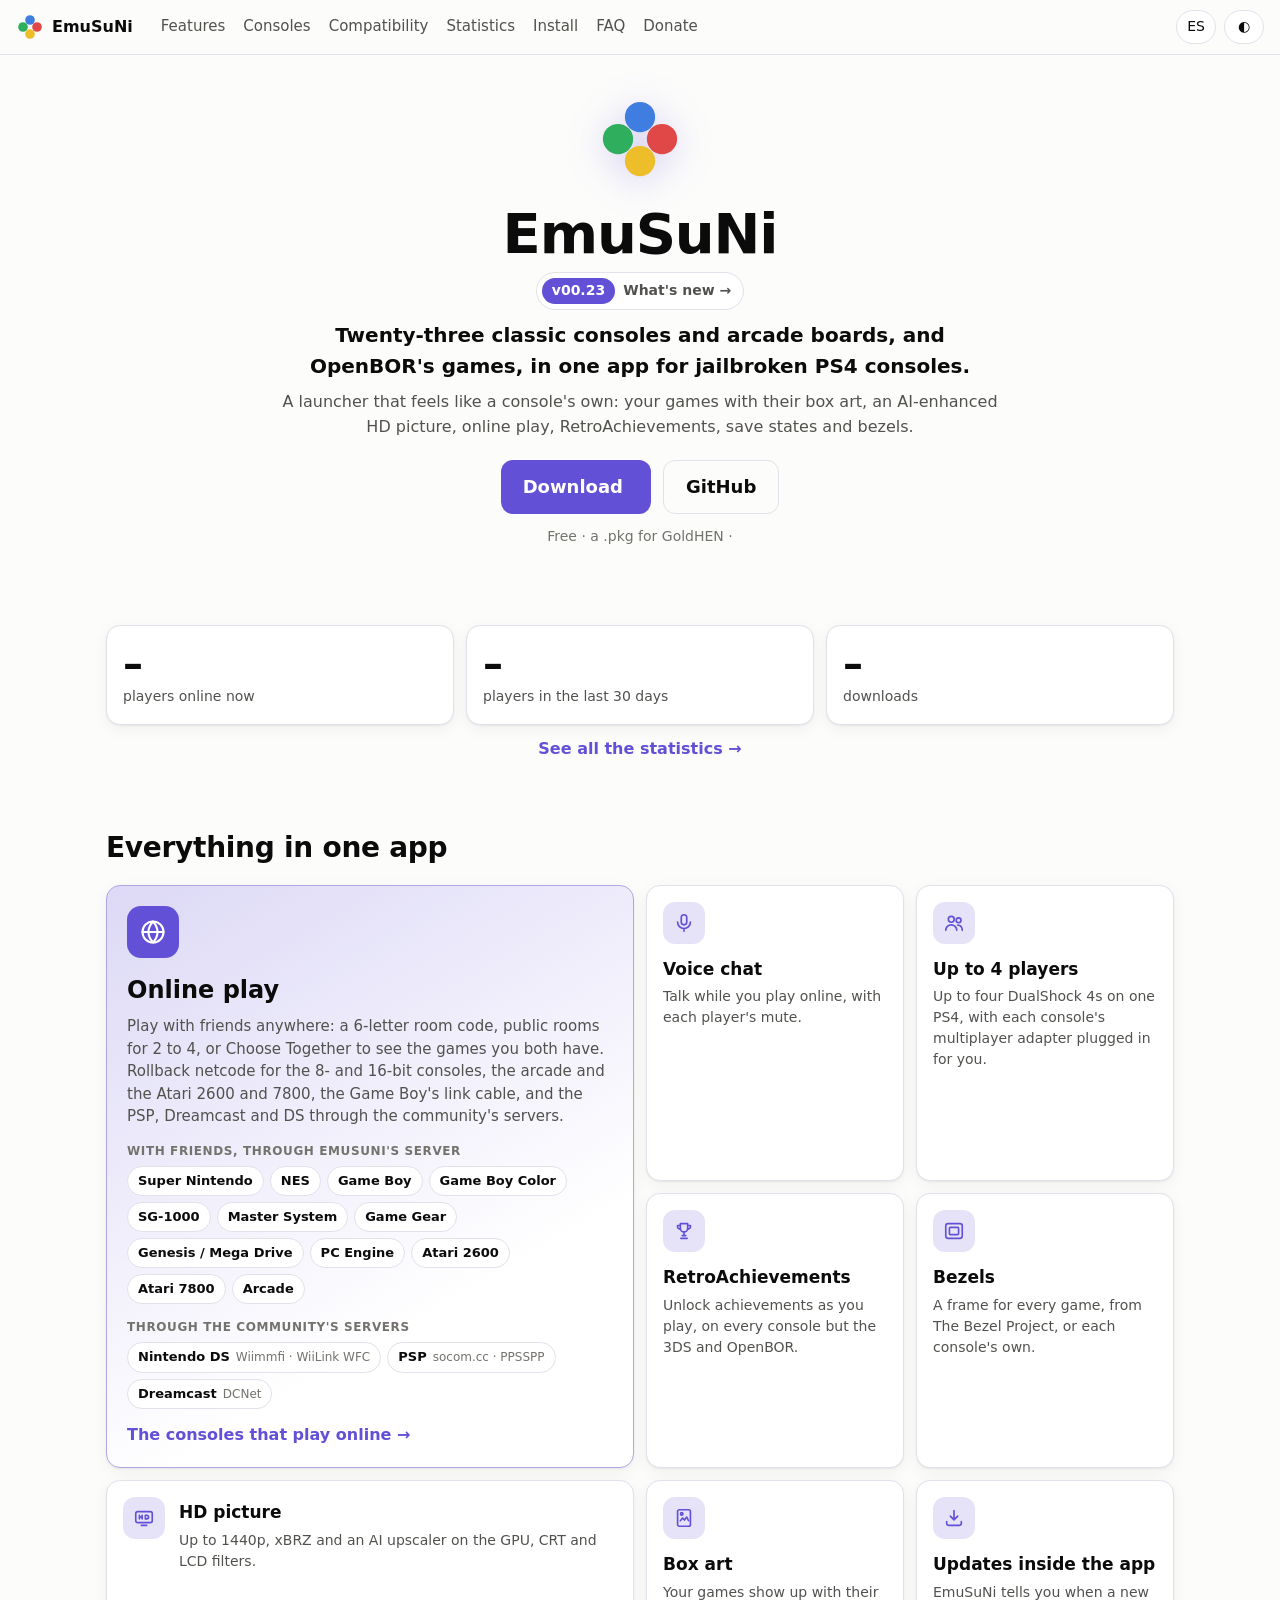
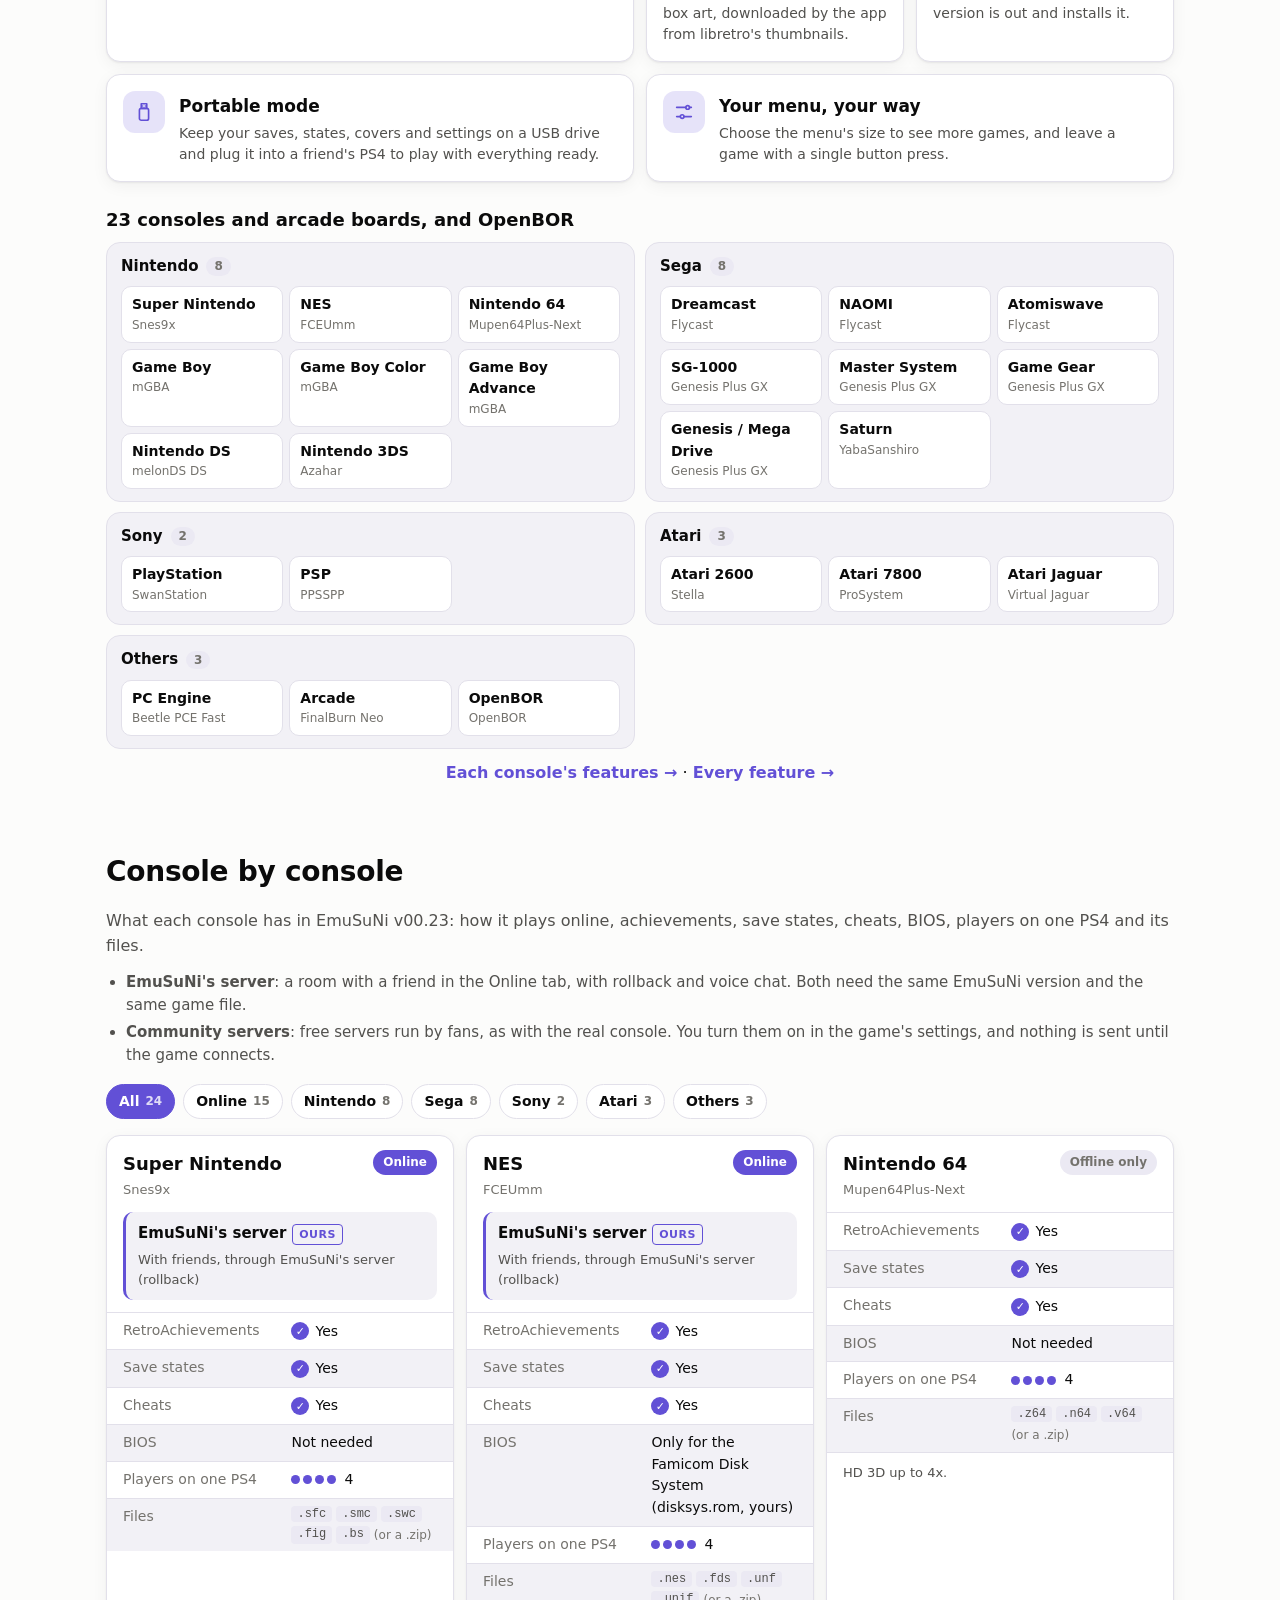
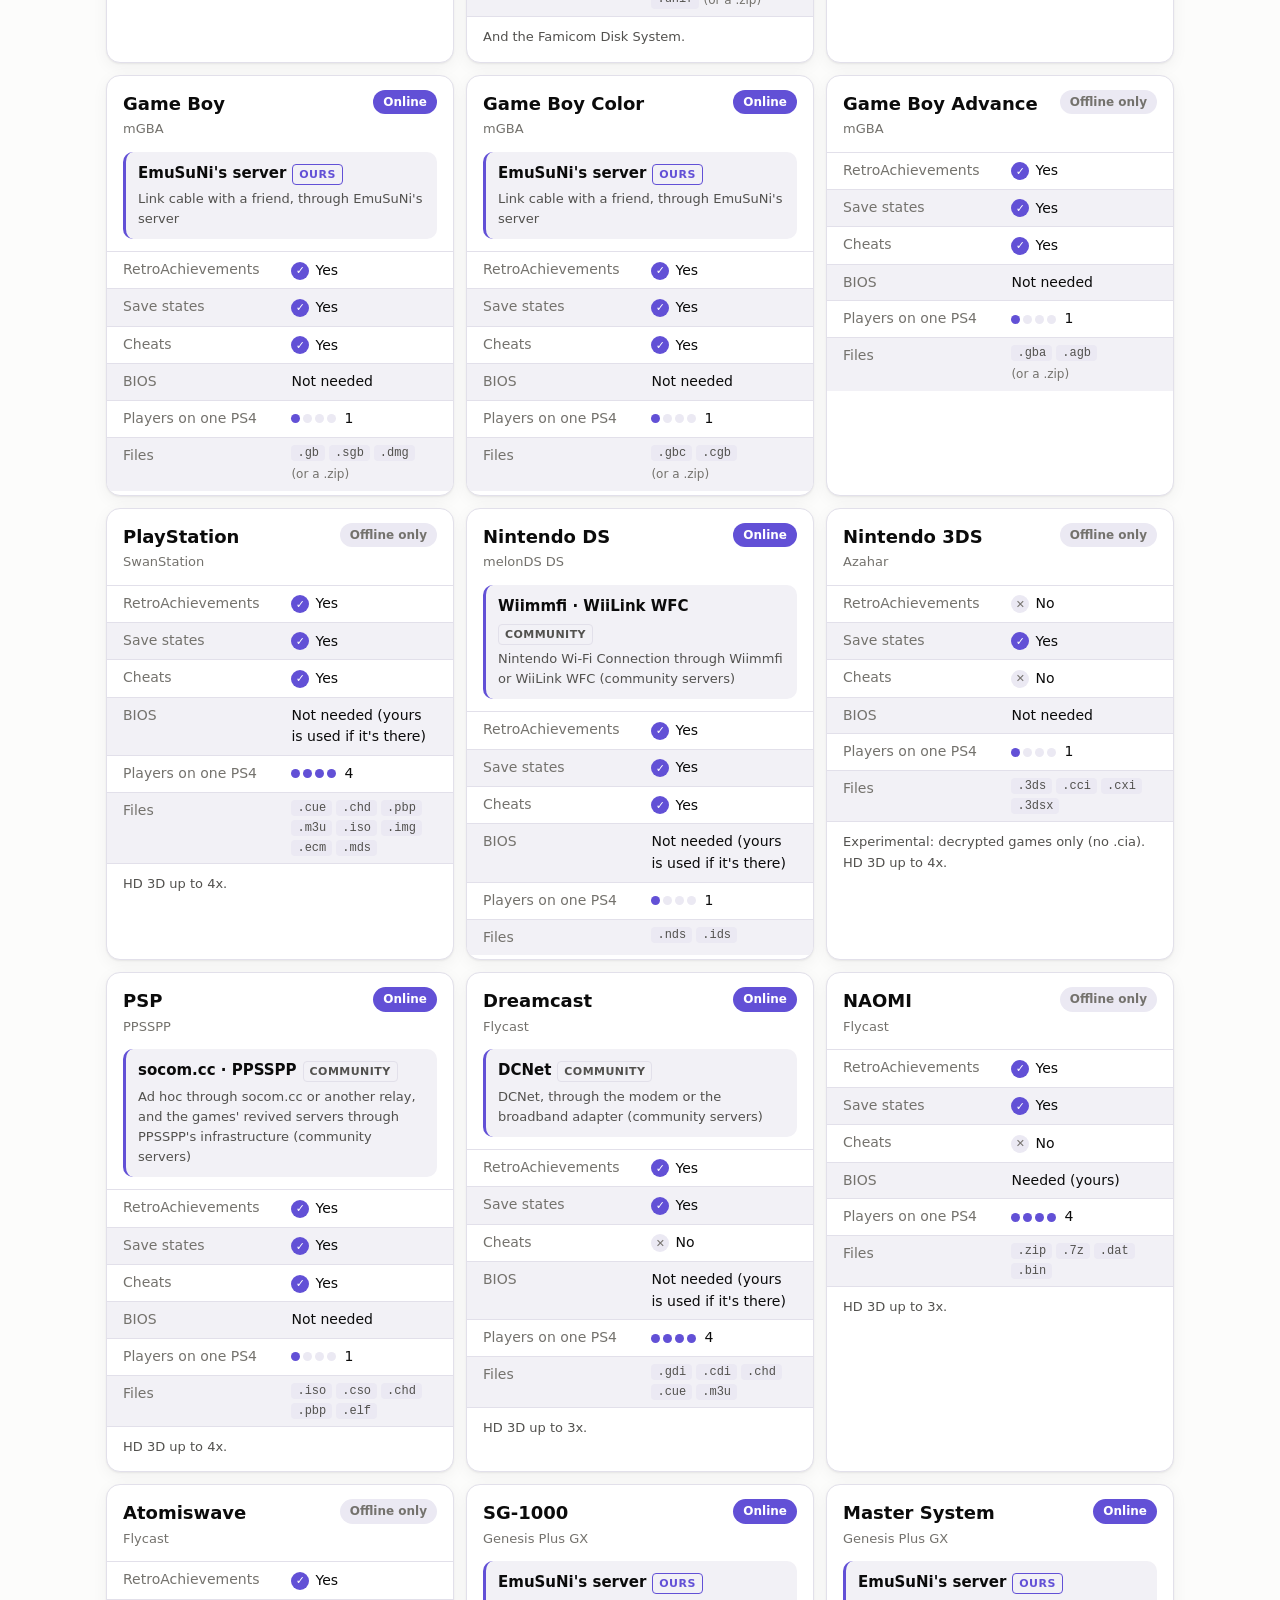
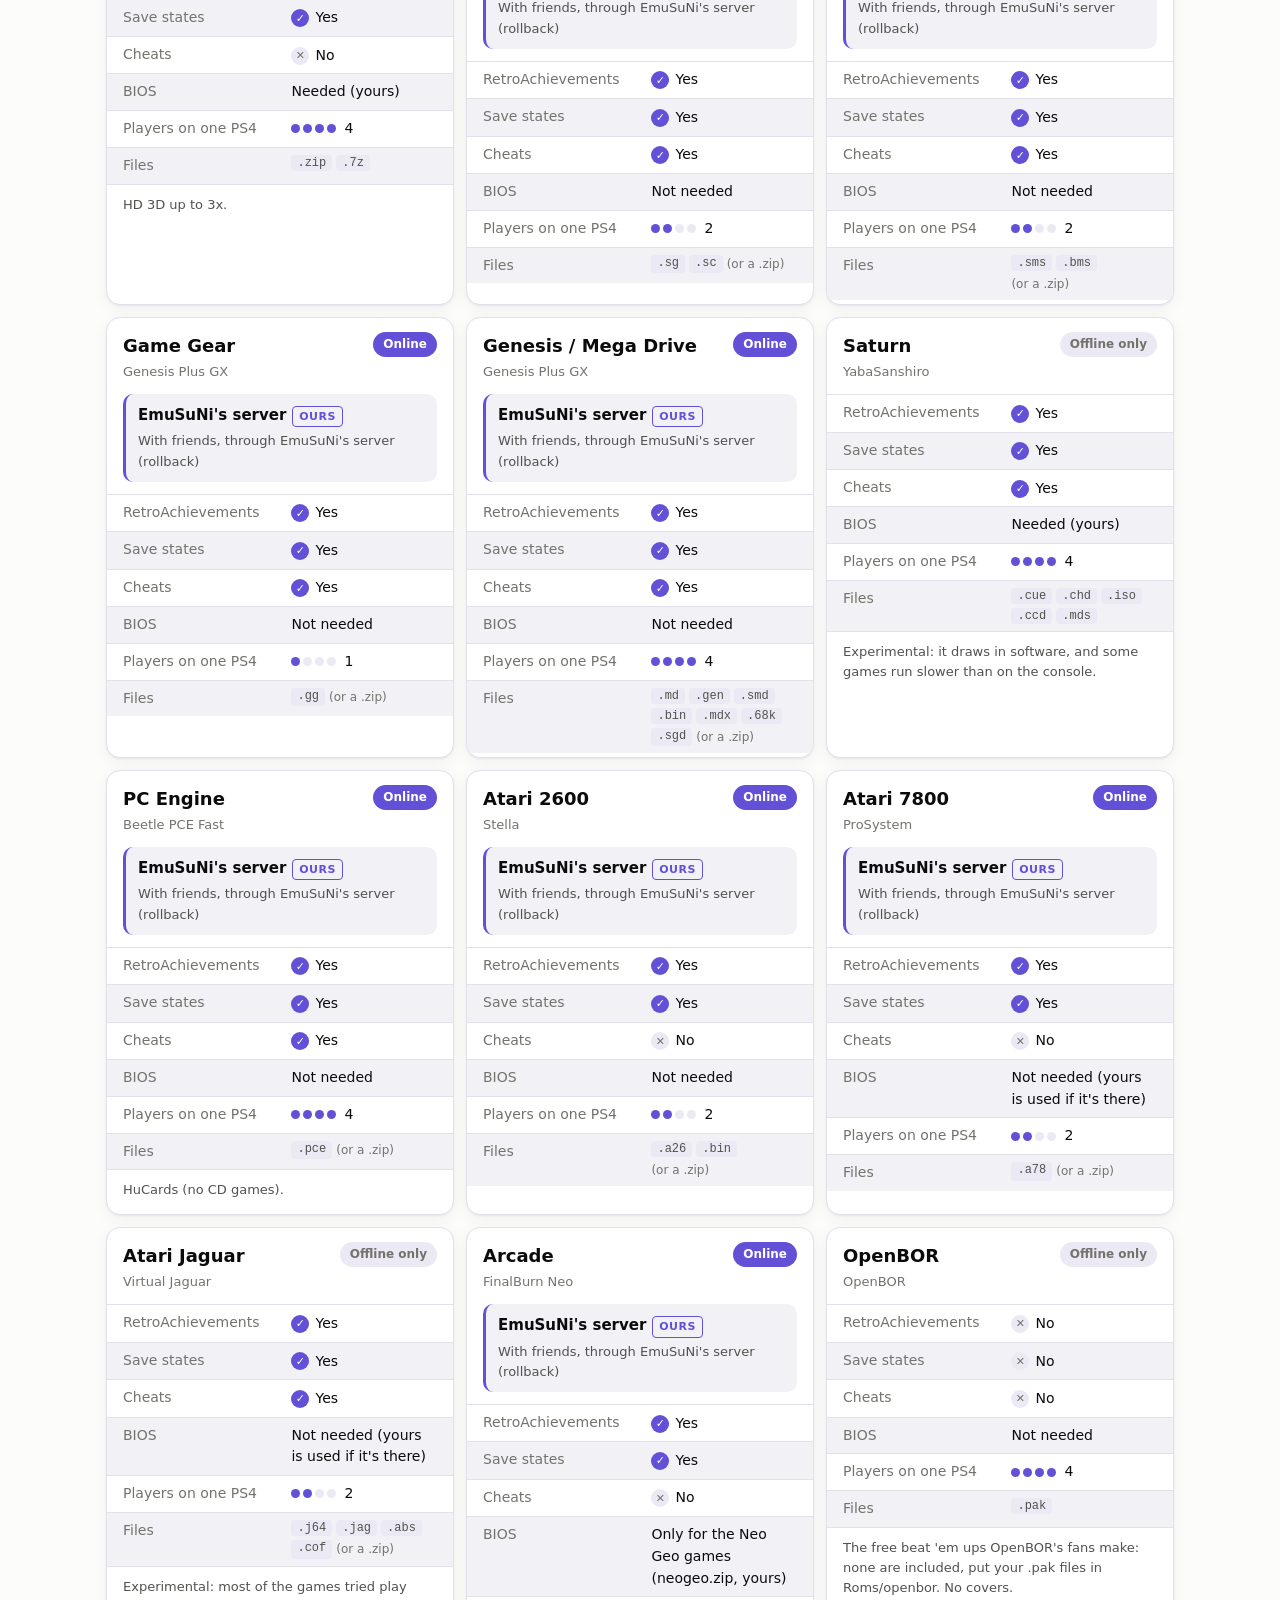
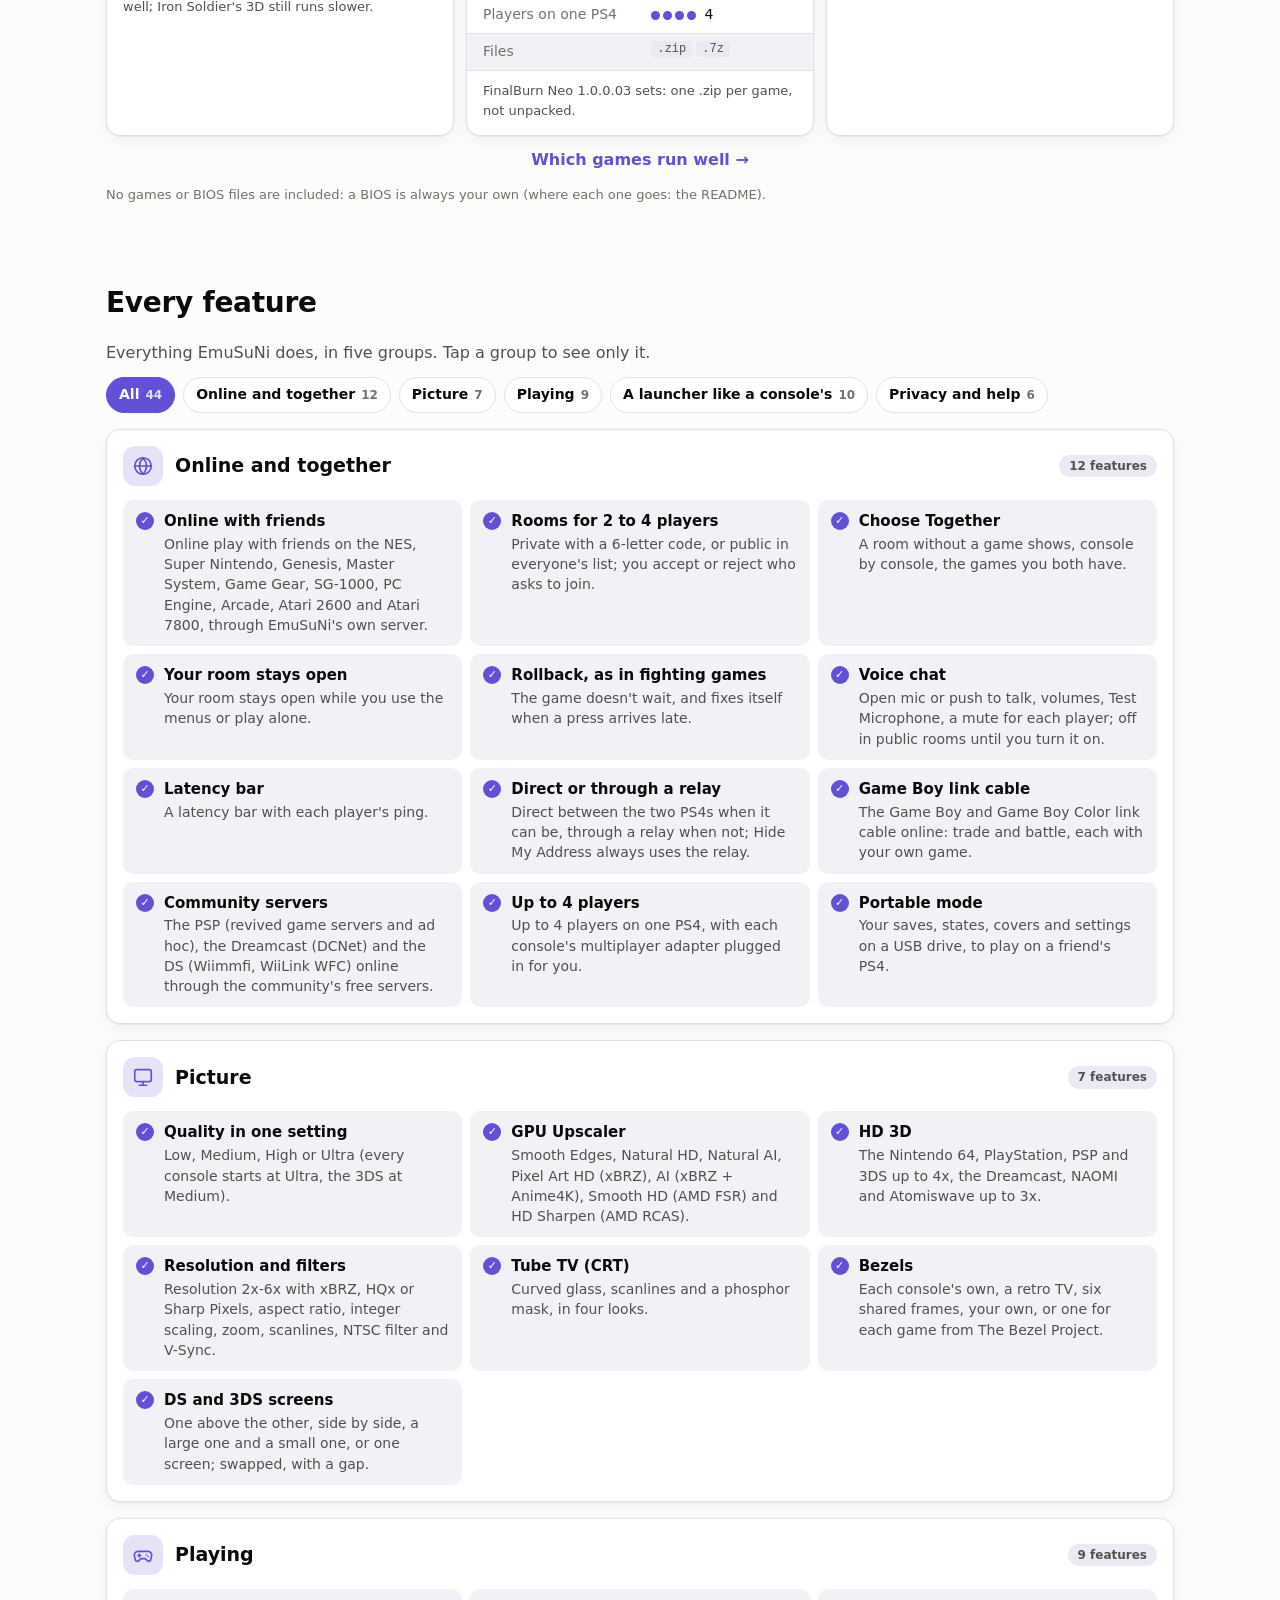
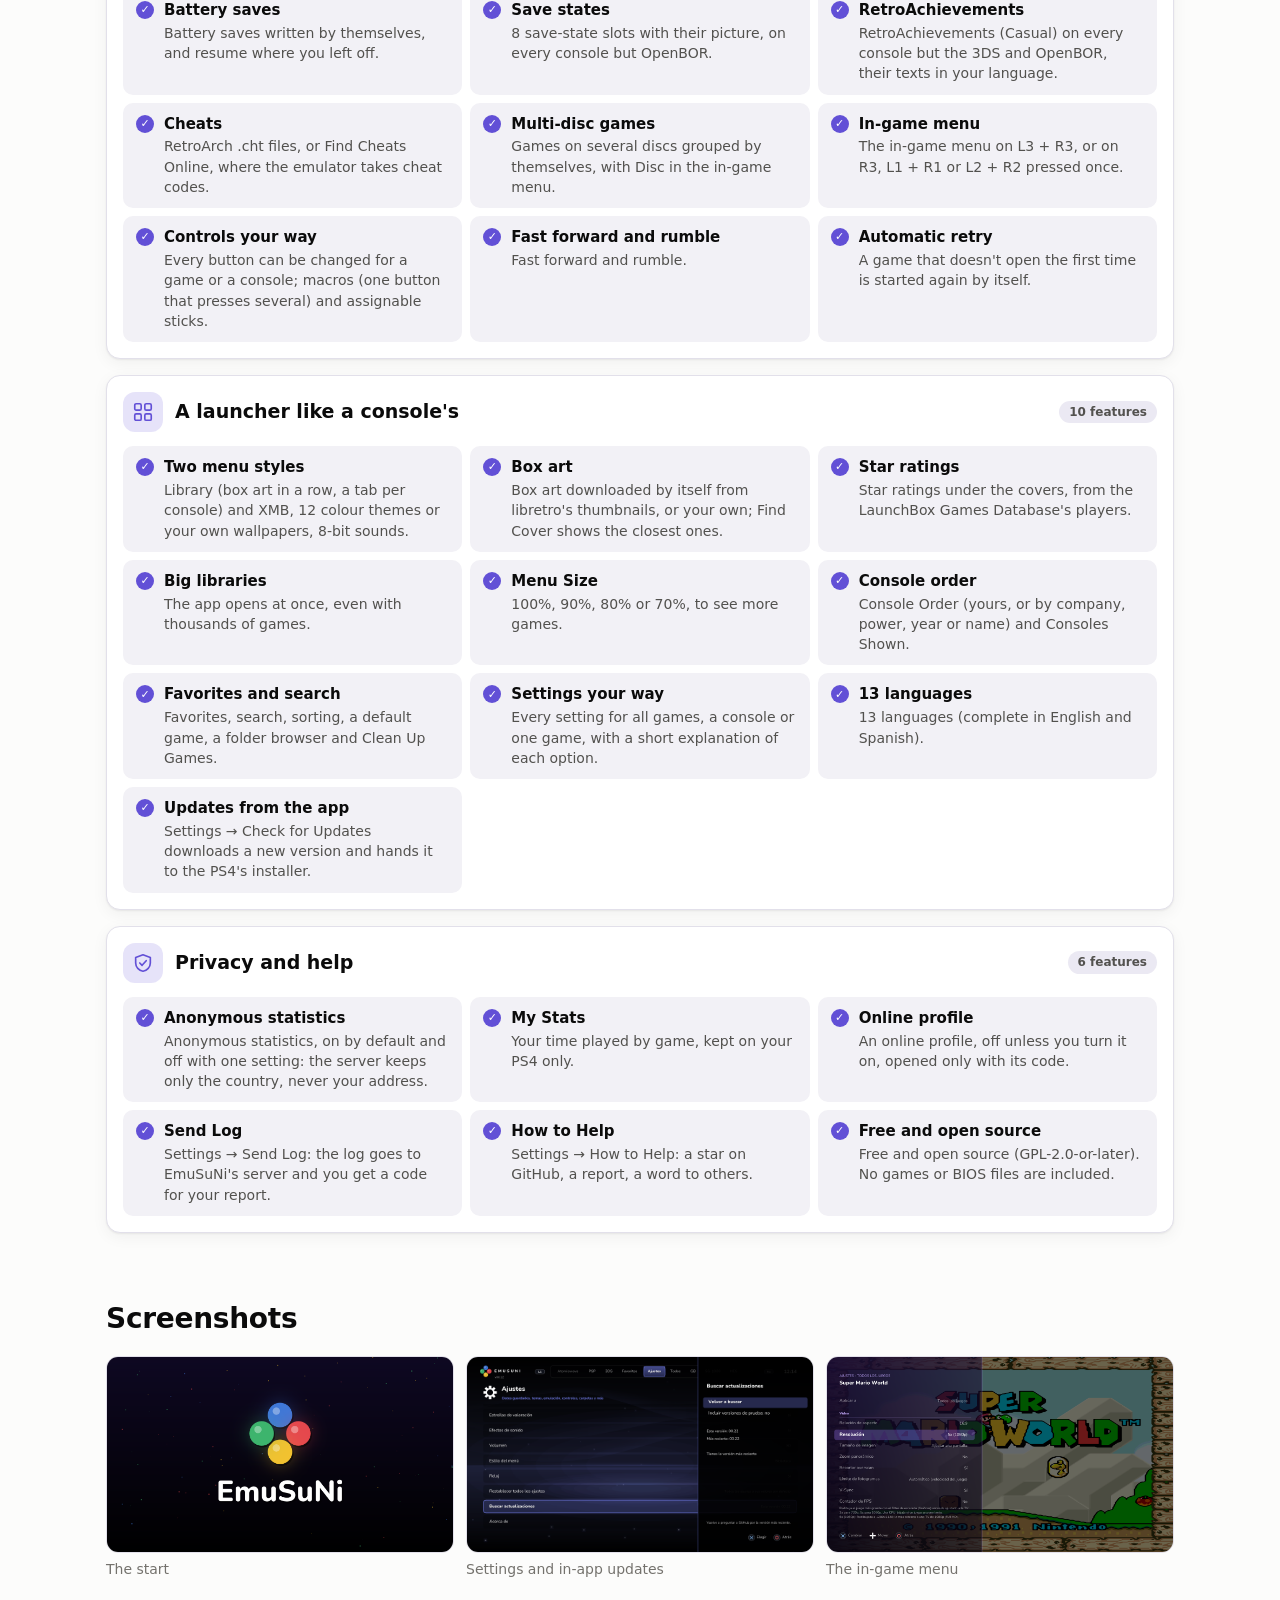
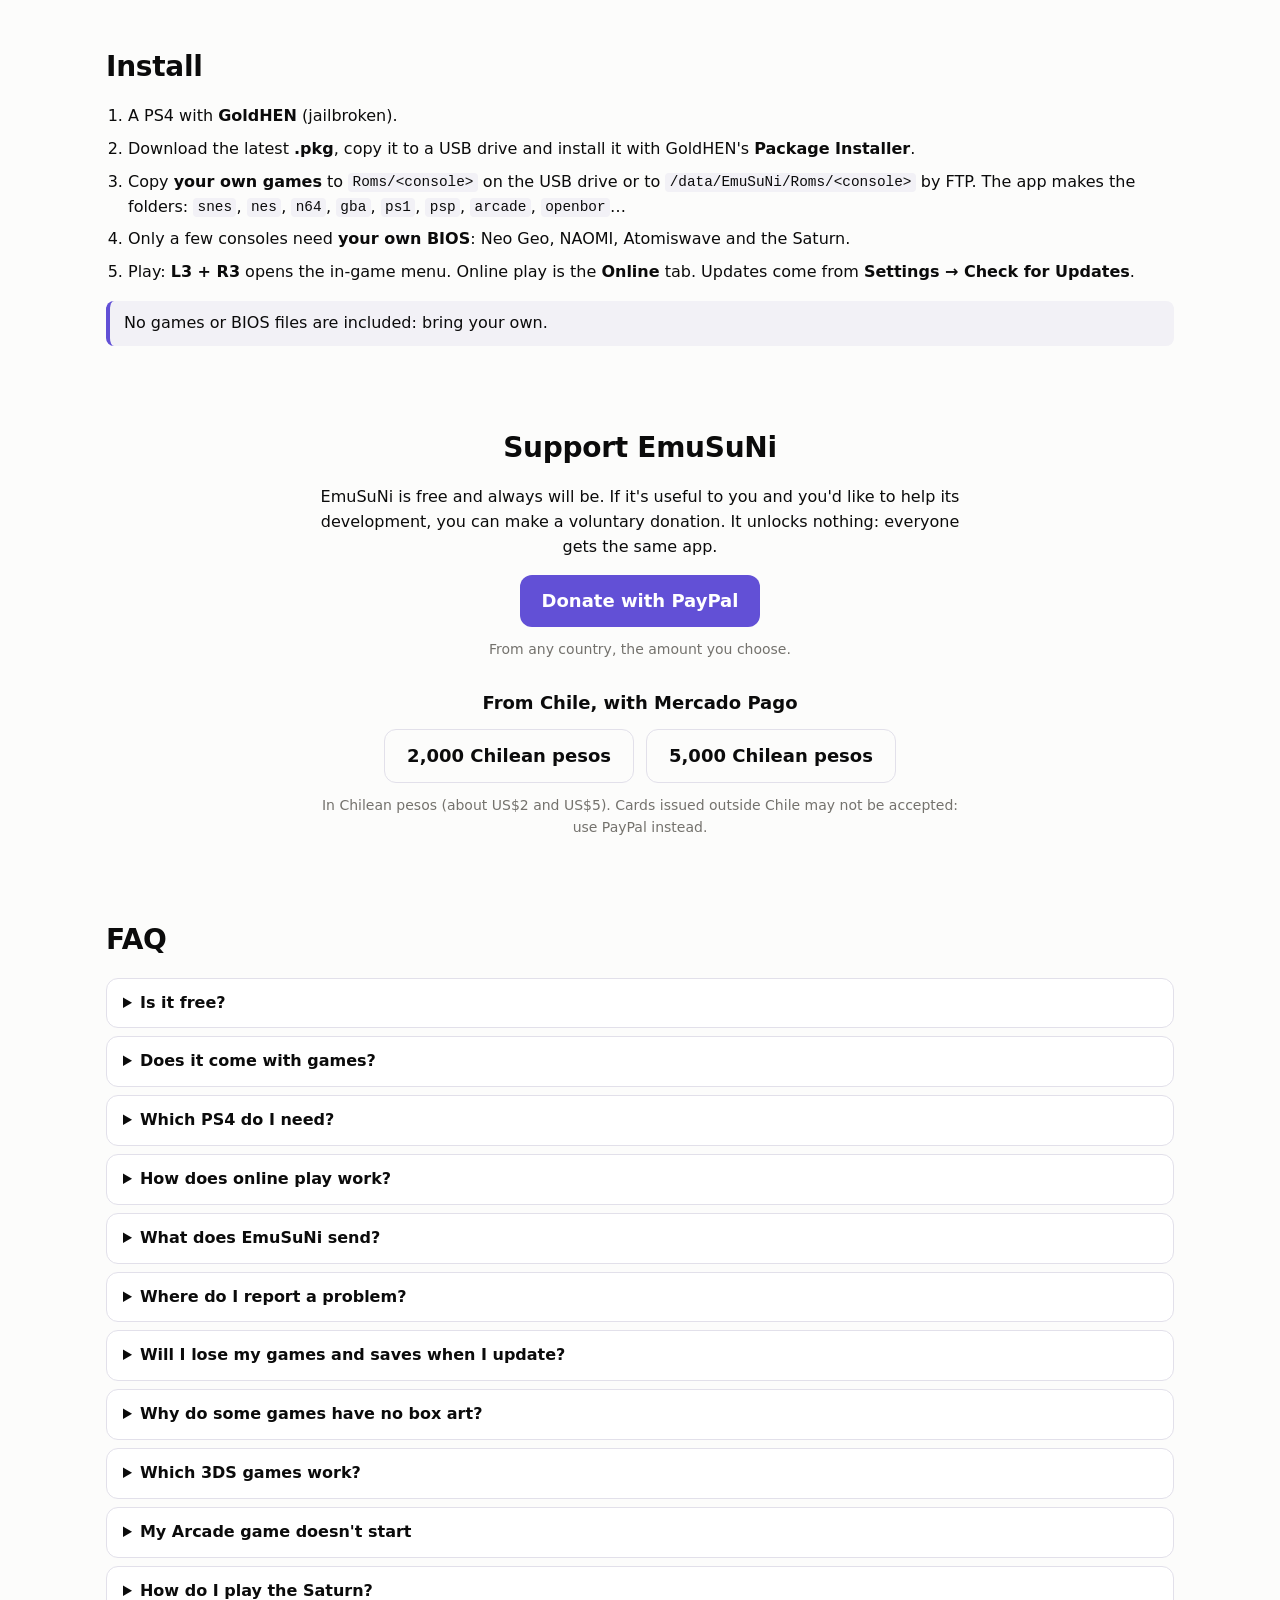
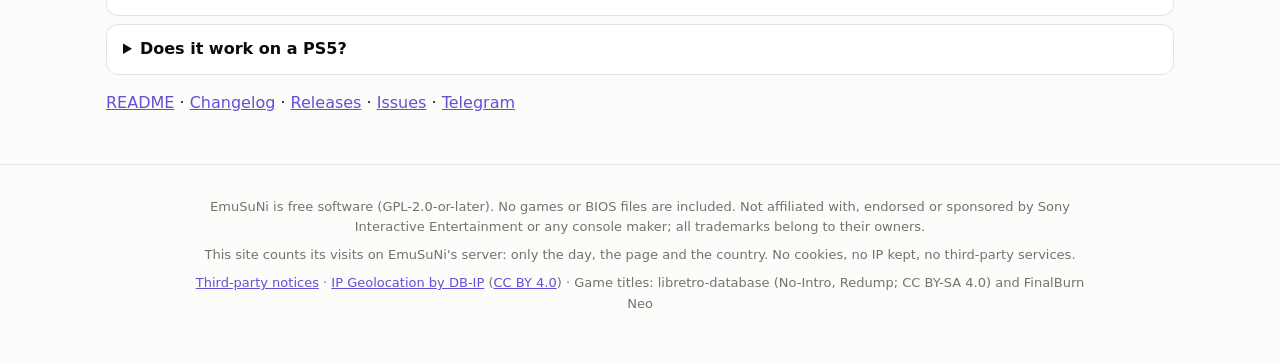
==== commit c34629ef: "Website: a visit counter on EmuSuNi's own server (day, page and country only) Co-Authored-By: Claude" ====
--- a/index.html
+++ b/index.html
@@ -231,6 +231,8 @@
 
   <footer class="foot">
     <p data-i18n="disclaimer">EmuSuNi is free software (GPL-2.0-or-later). No games or BIOS files are included. Not affiliated with Sony.</p>
+    <p id="visits" class="visits" hidden></p>
+    <p data-i18n="visits_privacy">This site counts its visits on EmuSuNi's server: only the day, the page and the country. No cookies, no IP kept, no third-party services.</p>
     <p>
       <a href="https://github.com/arturofuentes1988/EmuSuNi/blob/main/THIRD_PARTY_NOTICES.md" data-i18n="notices">Third-party notices</a> ·
       <a href="https://db-ip.com">IP Geolocation by DB-IP</a> (<a href="https://creativecommons.org/licenses/by/4.0/">CC BY 4.0</a>) ·
--- a/style.css
+++ b/style.css
@@ -173,6 +173,7 @@
 .donate .donate-sub { font-size: 18px; margin: 28px 0 12px; }
 .foot { border-top: 1px solid var(--line); padding: 24px 16px 40px; color: var(--muted); font-size: 13px; text-align: center; }
 .foot p { max-width: 900px; margin: 8px auto; }
+.foot .visits { color: var(--text); font-weight: 600; font-variant-numeric: tabular-nums; }
 
 @media (min-width: 640px) {
   .cards { grid-template-columns: repeat(2, minmax(0, 1fr)); }
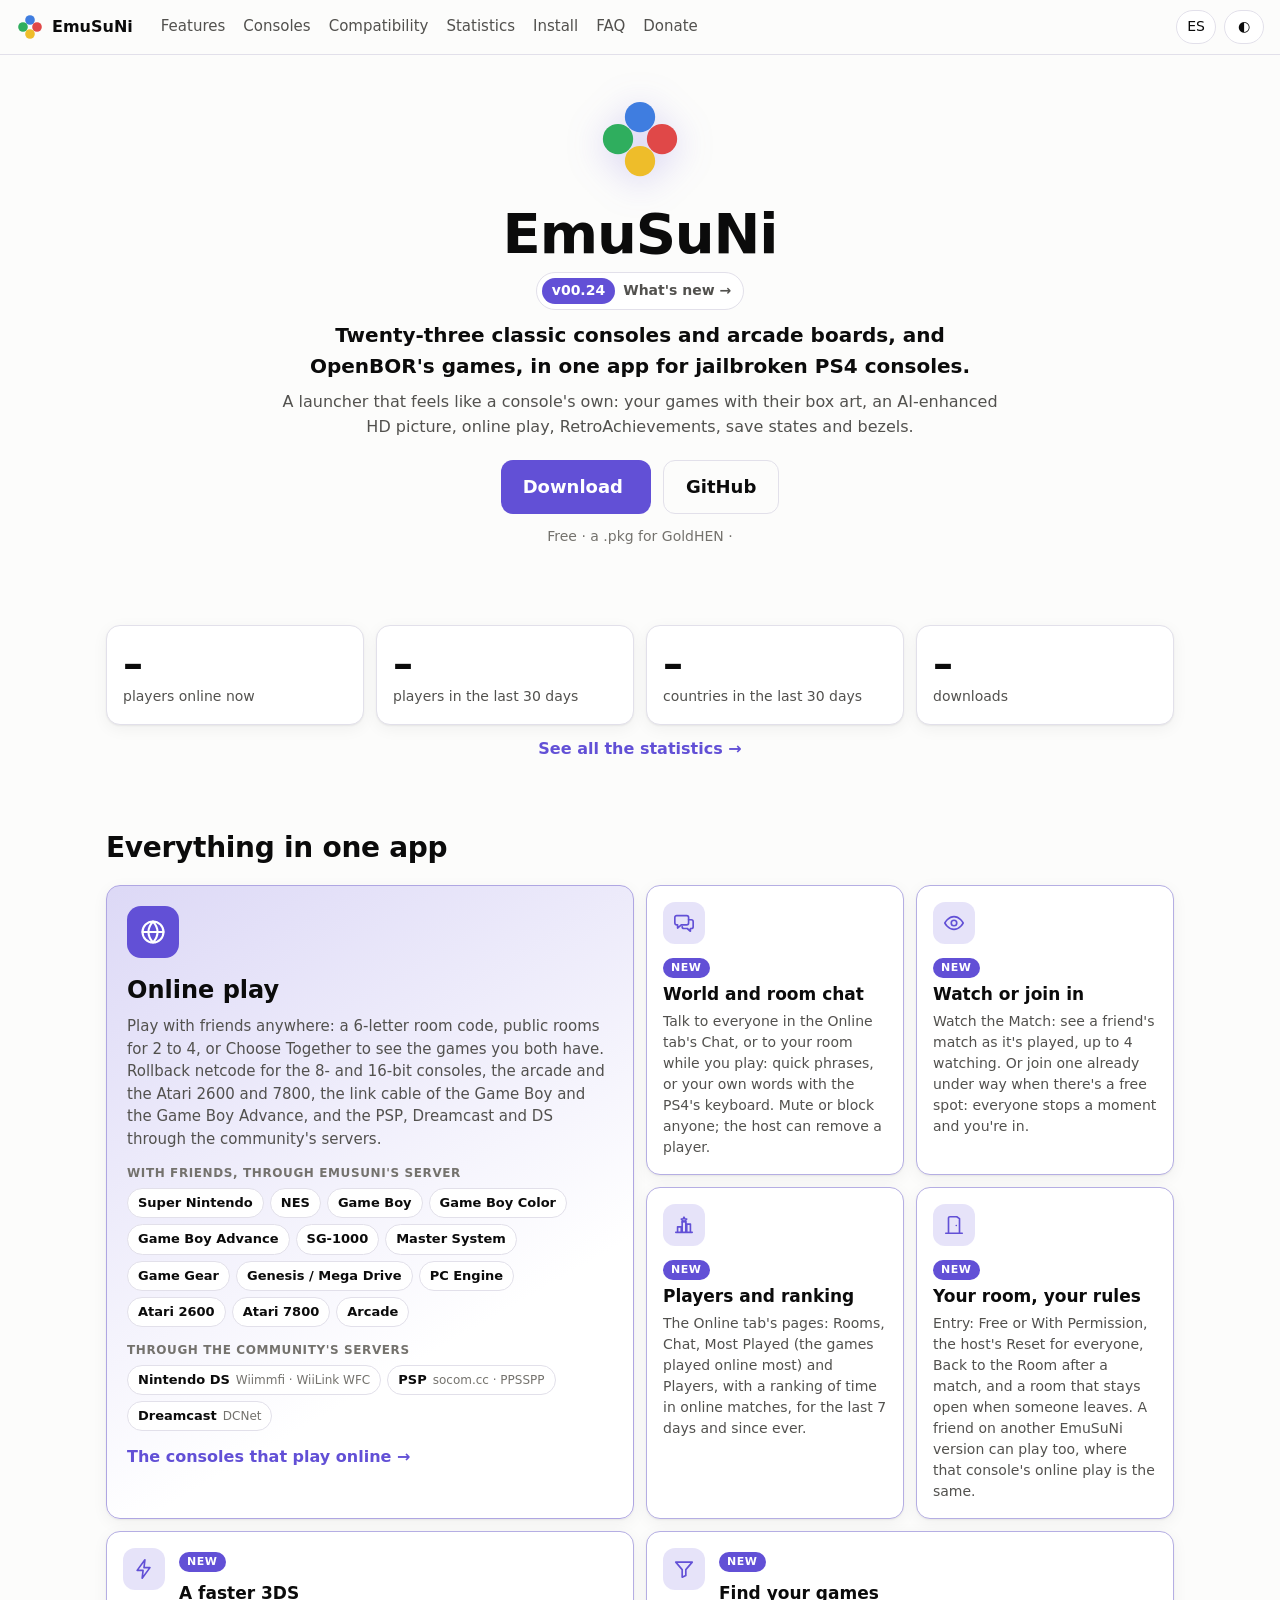
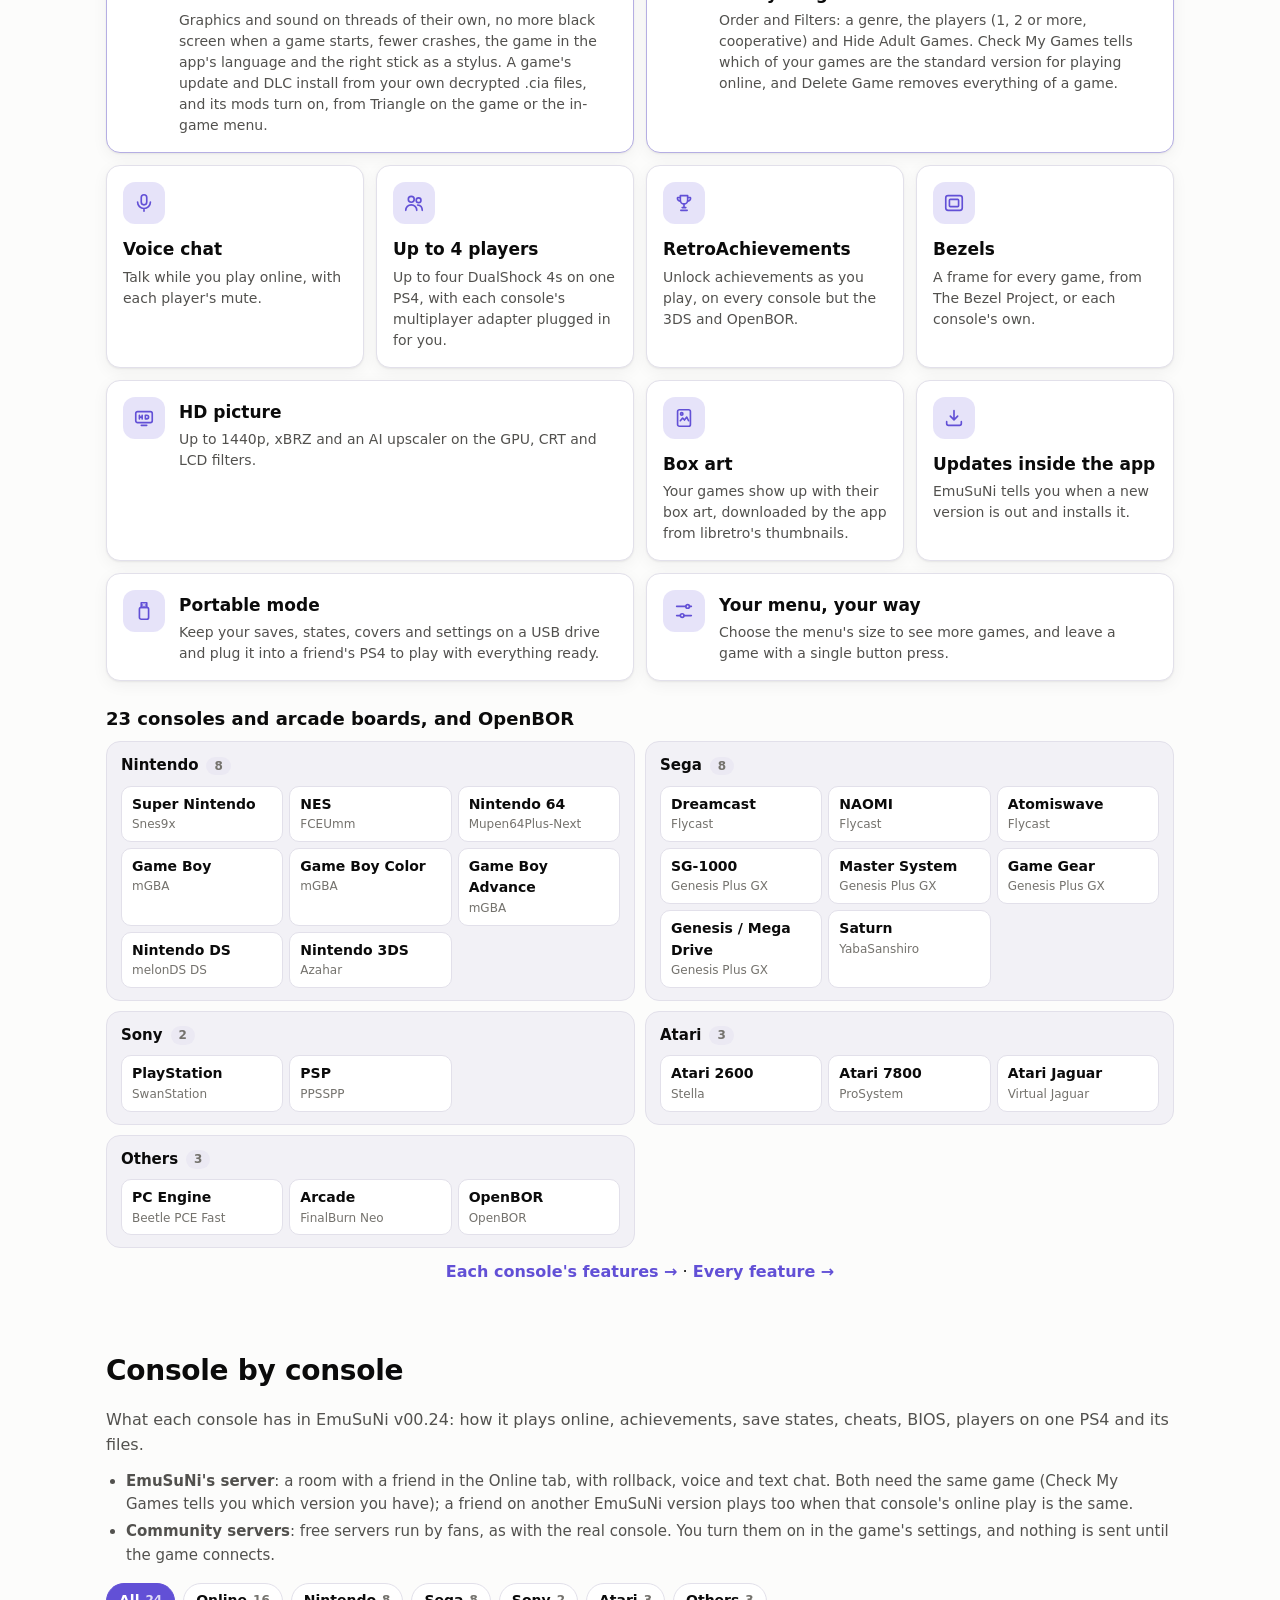
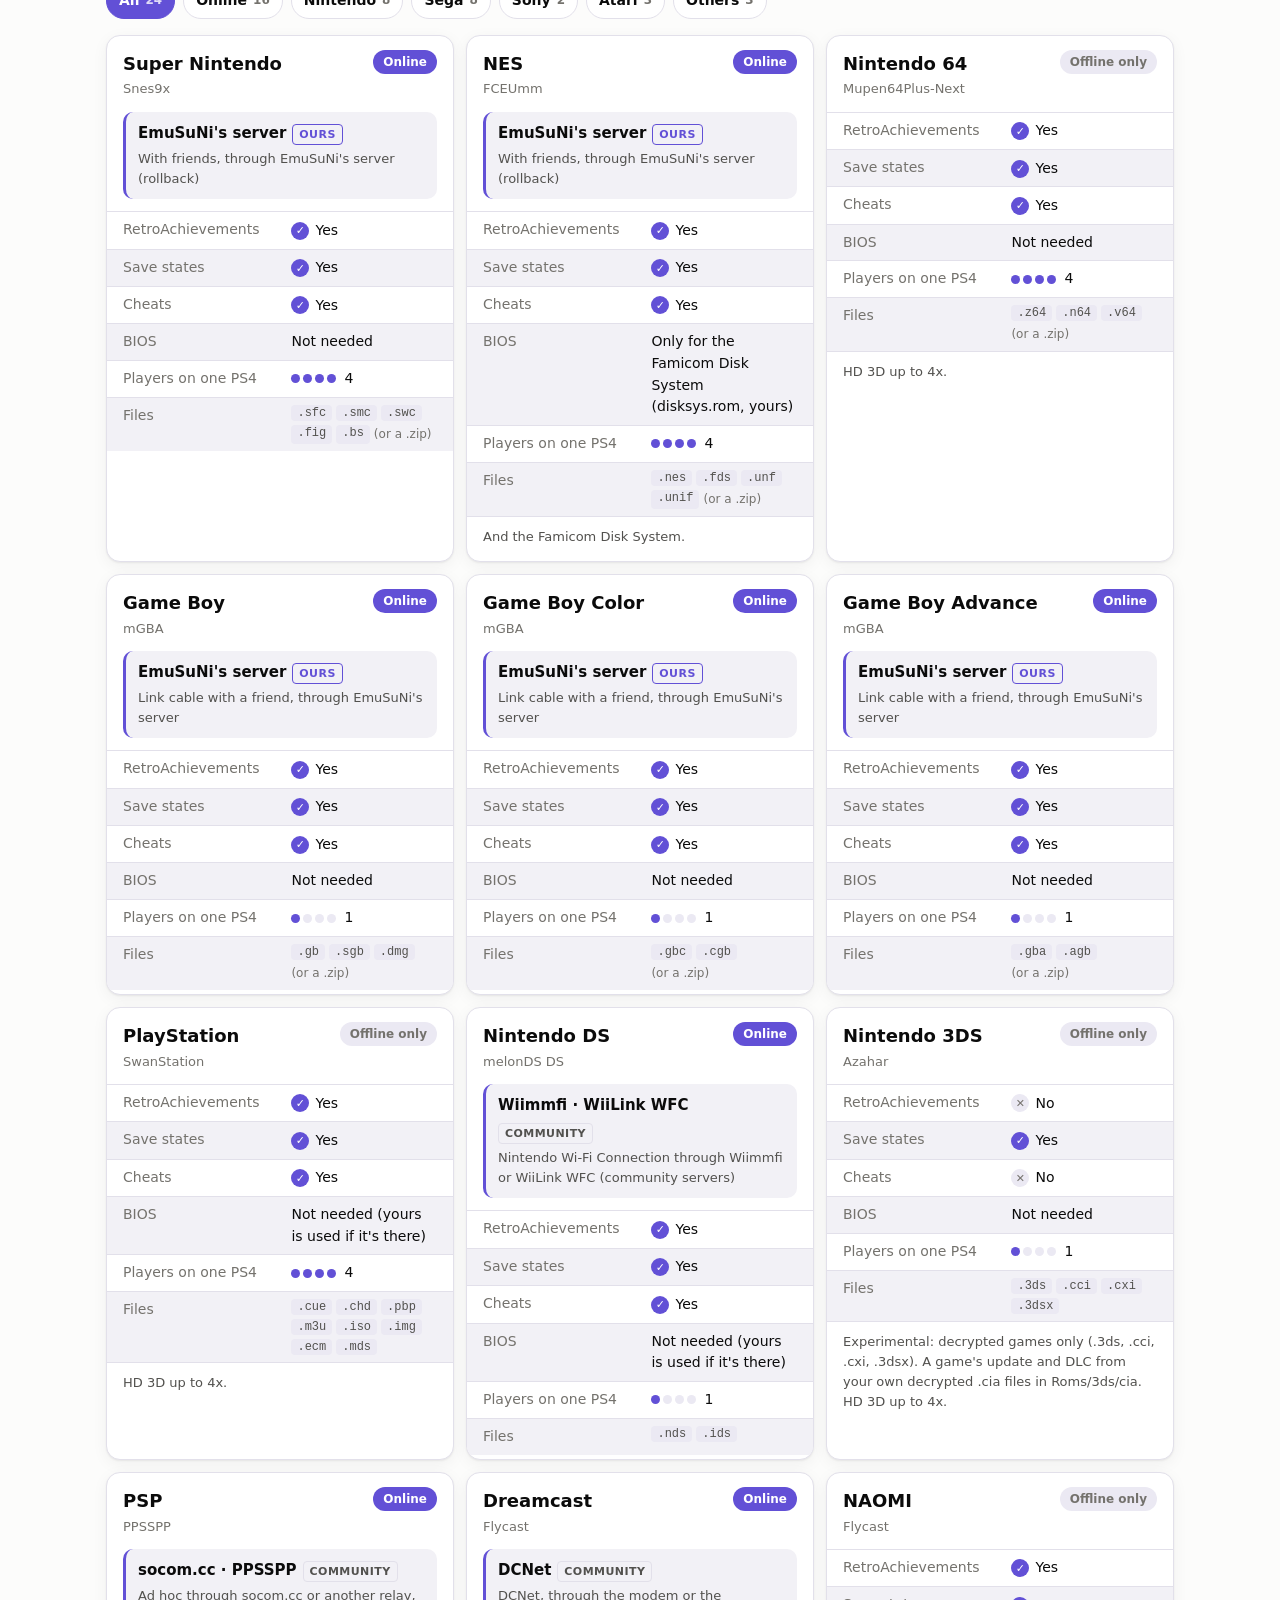
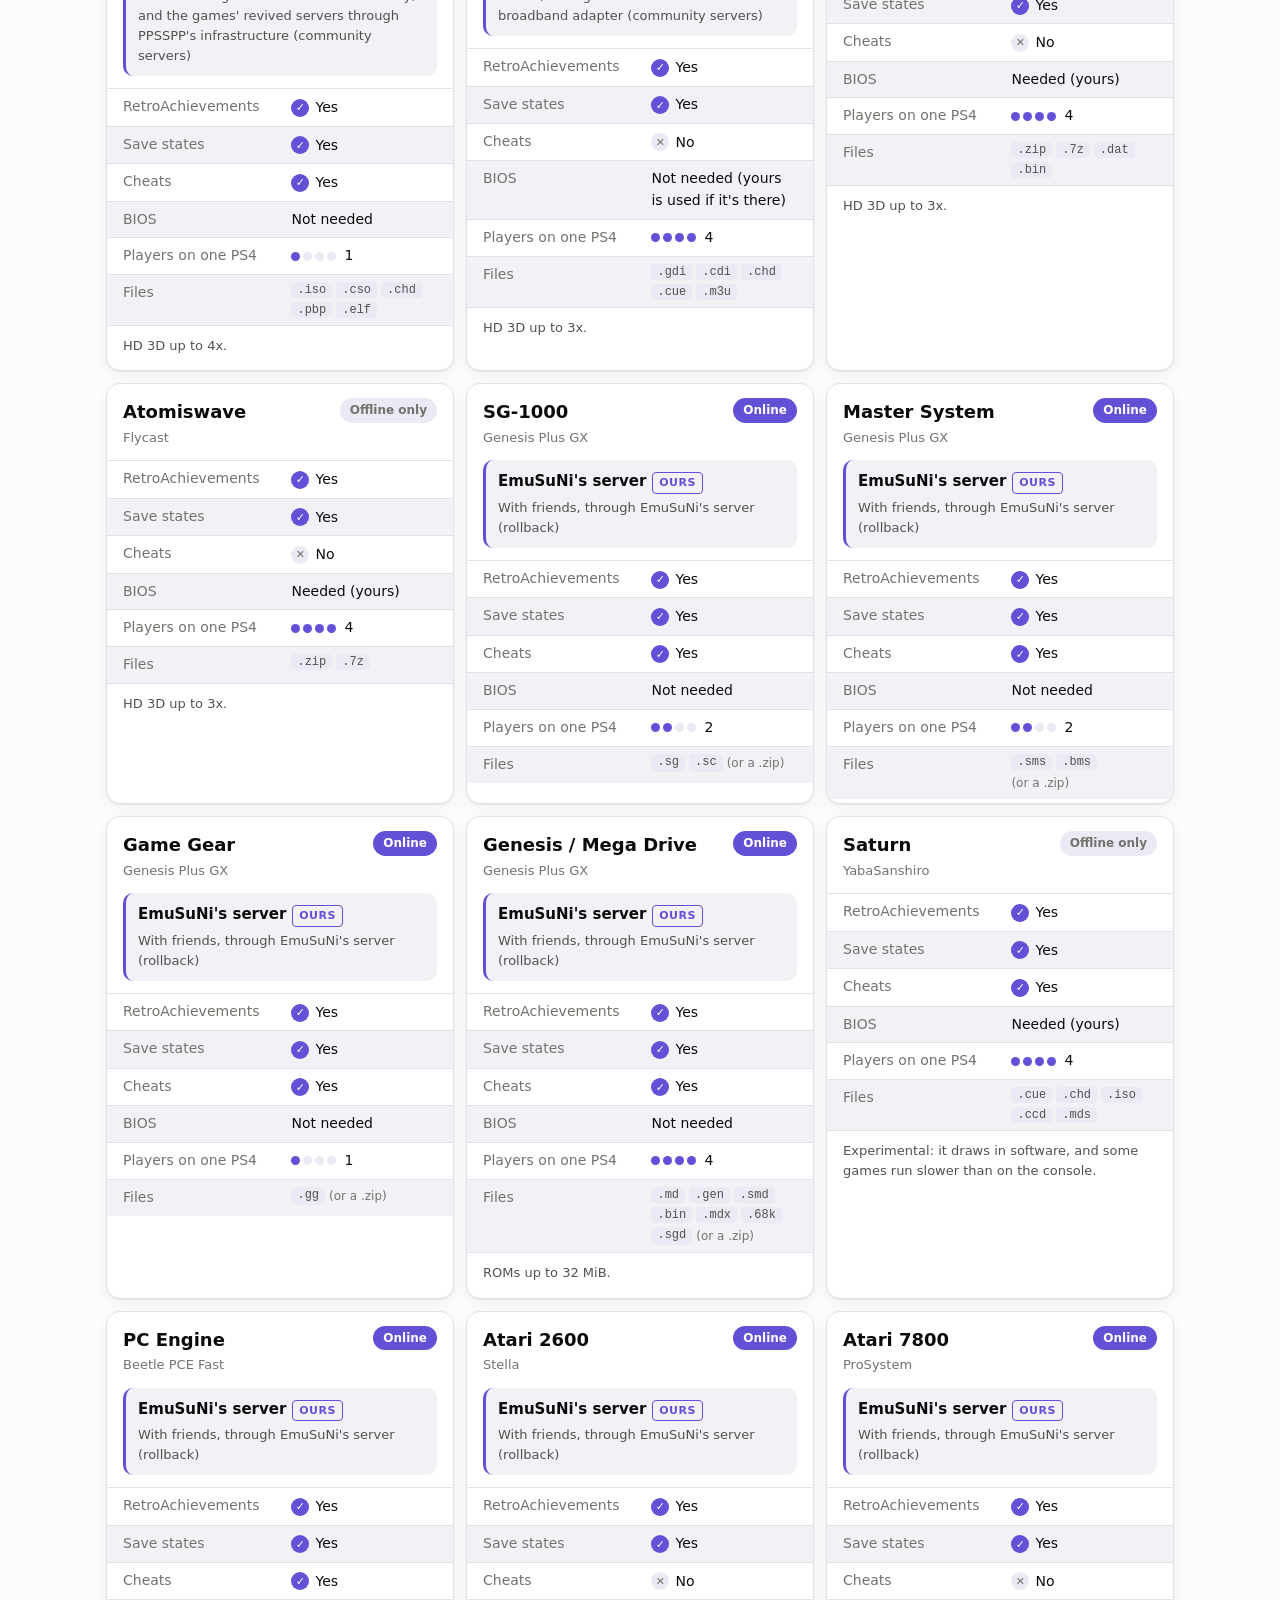
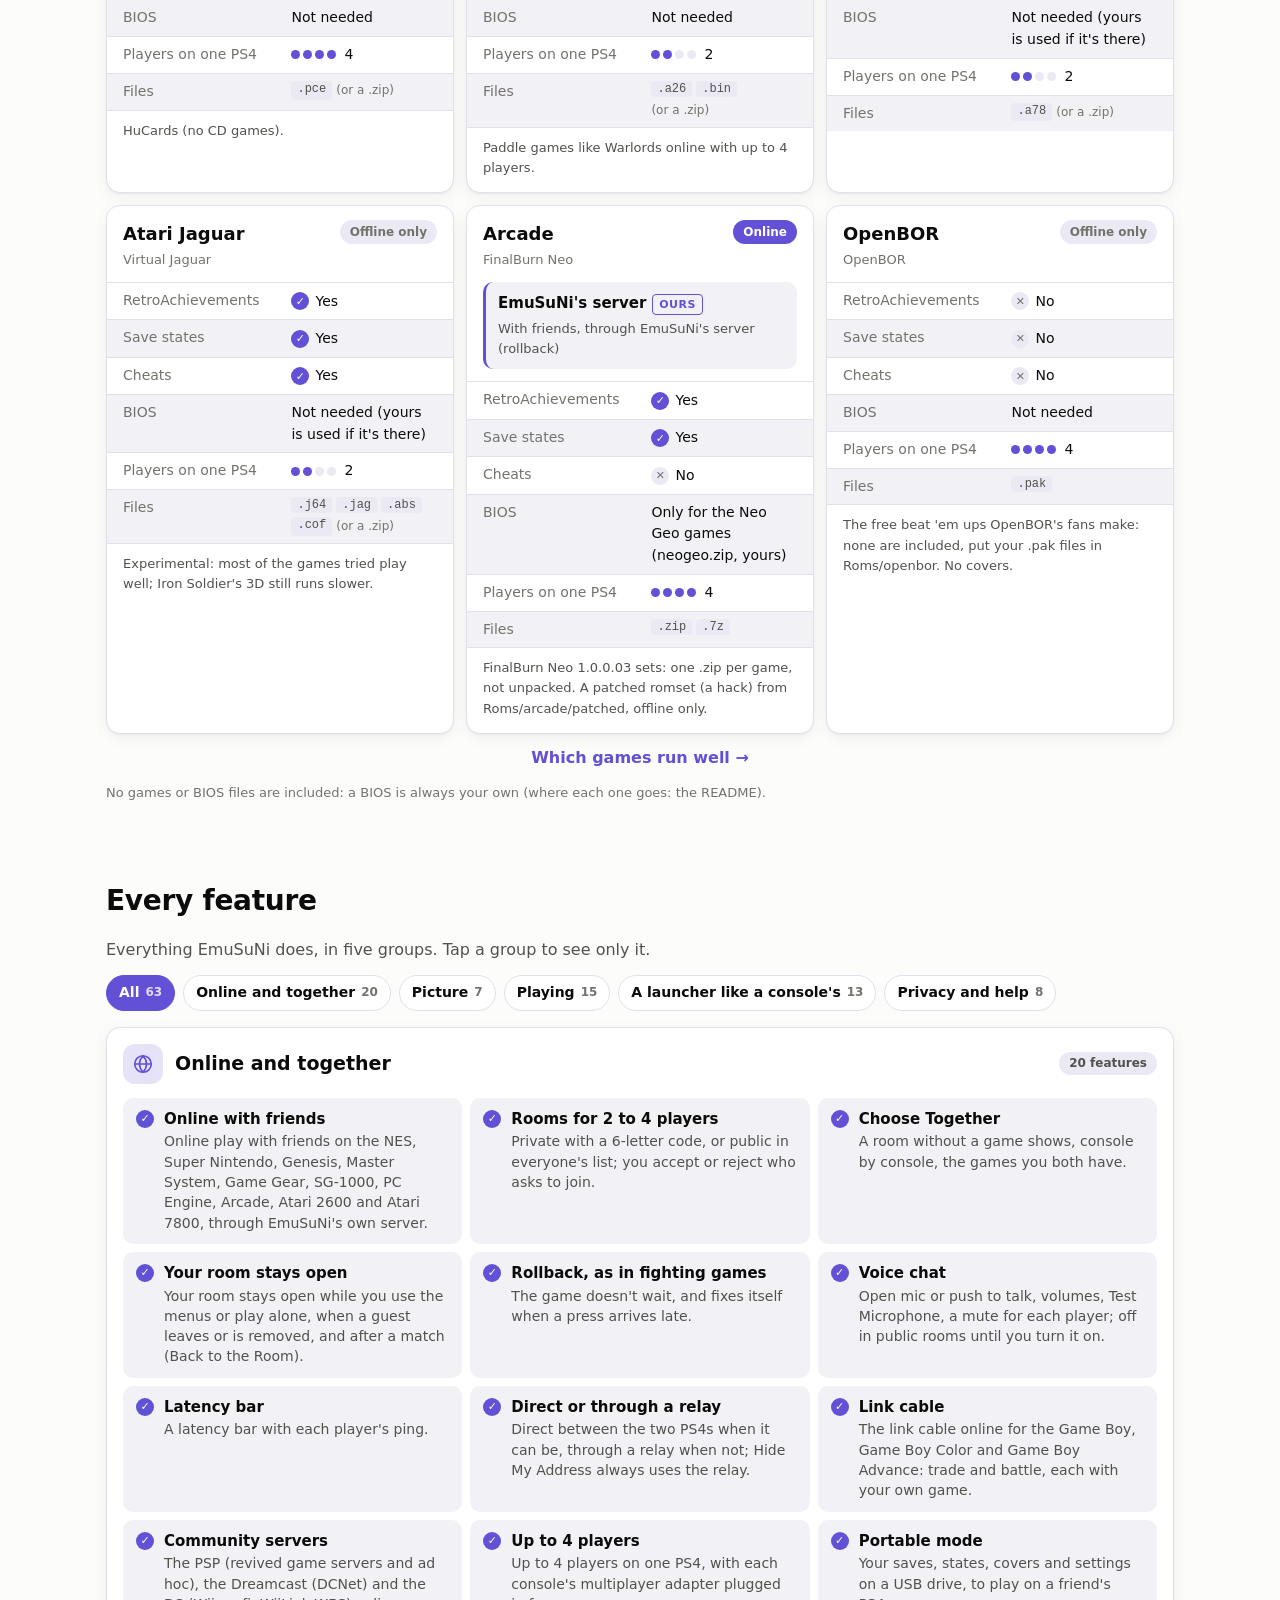
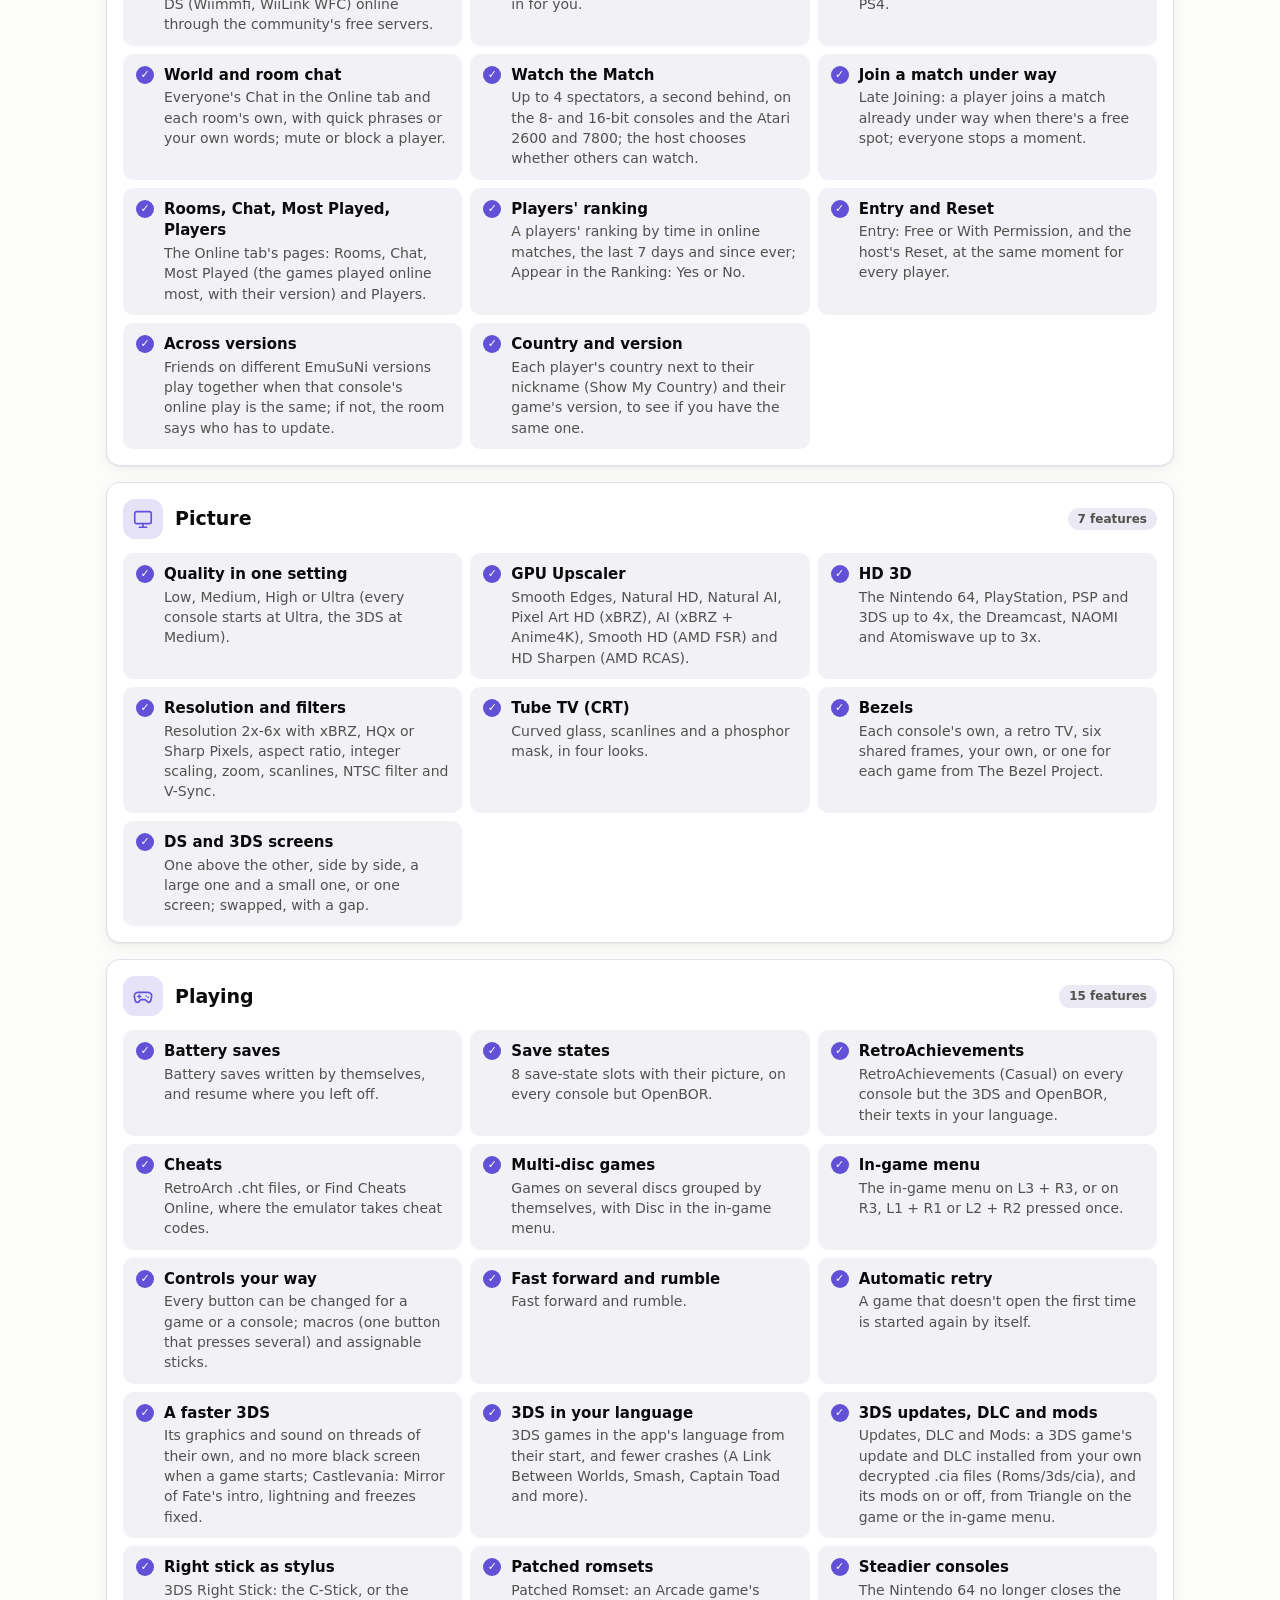
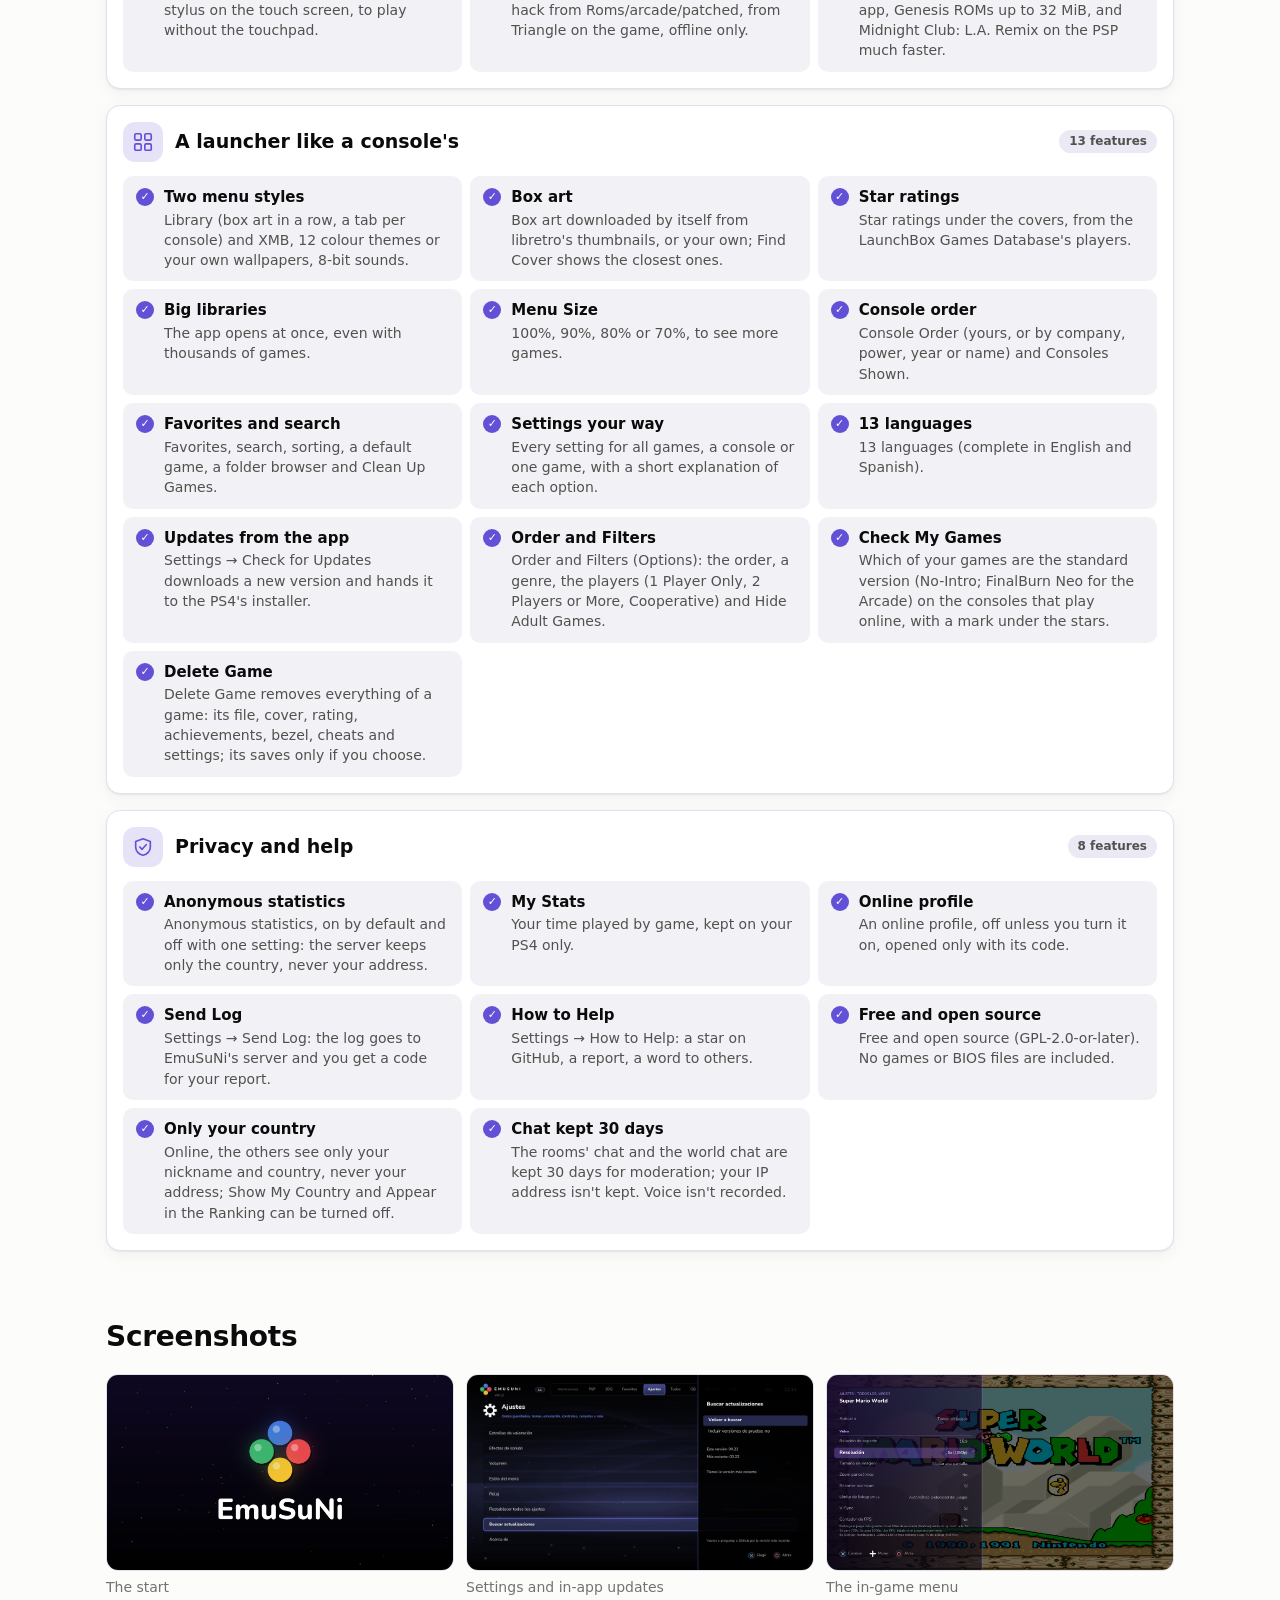
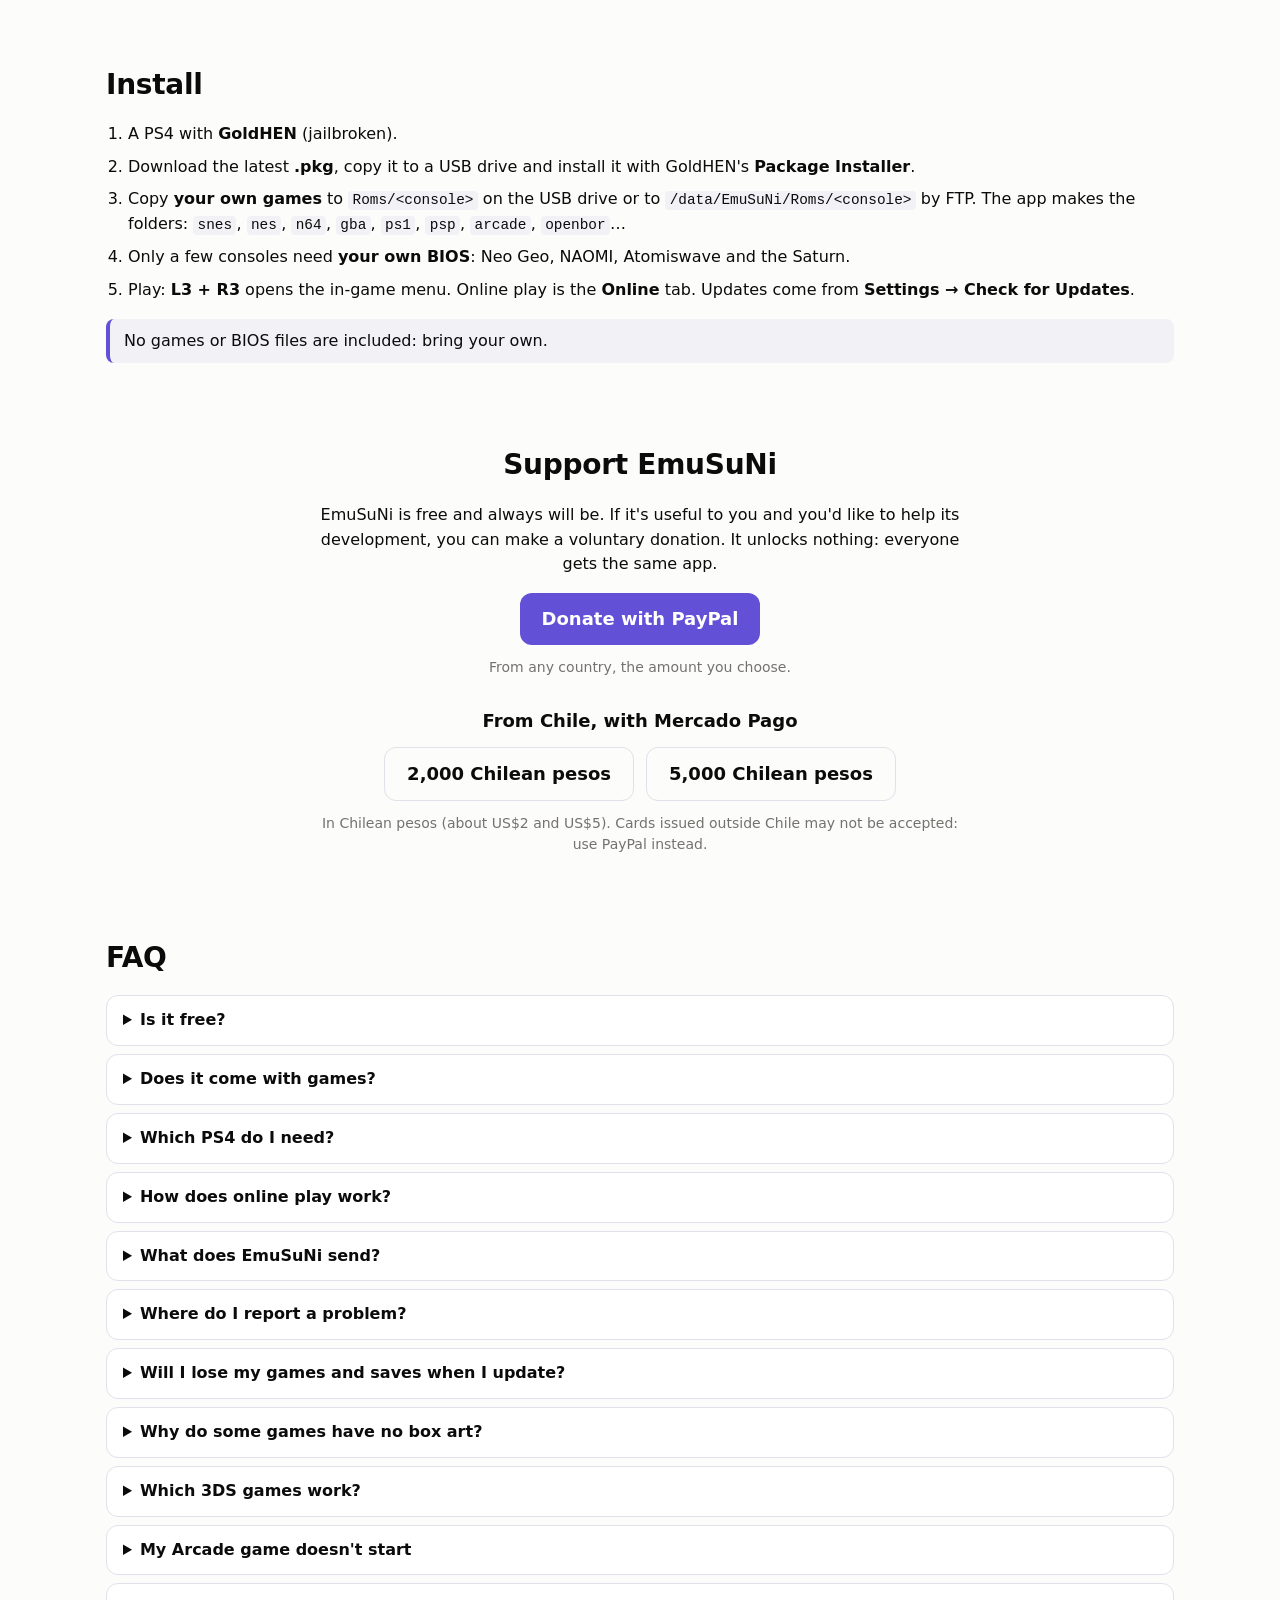
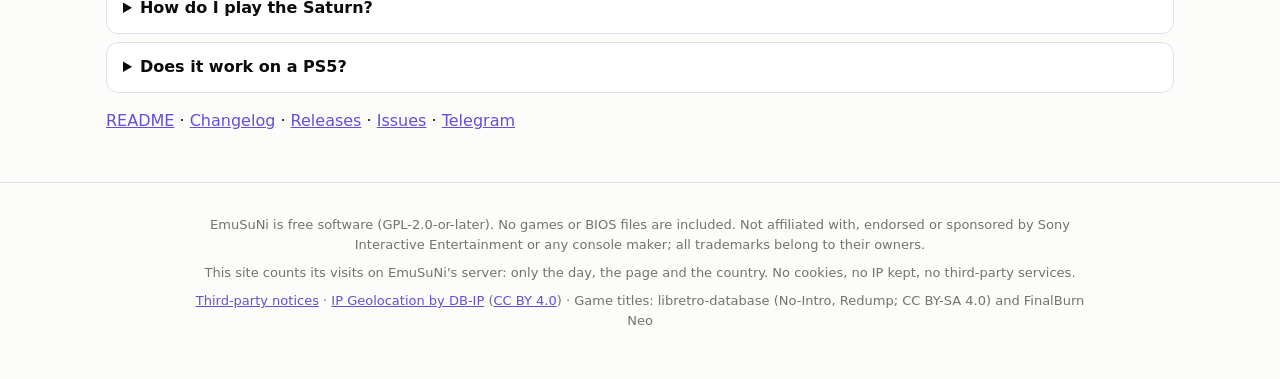
==== commit ea779274: "v00.24: the new features (chat, watch and join, players and ranking, your room, faster 3DS, Library " ====
--- a/index.html
+++ b/index.html
@@ -4,7 +4,7 @@
   <meta charset="utf-8">
   <meta name="viewport" content="width=device-width, initial-scale=1">
   <title>EmuSuNi — classic consoles on your PS4</title>
-  <meta name="description" content="EmuSuNi: twenty-three classic consoles and arcade boards, and OpenBOR's games, in one app for jailbroken PS4 consoles. Online play with friends, RetroAchievements, HD picture. Free and open source.">
+  <meta name="description" content="EmuSuNi: twenty-three classic consoles and arcade boards, and OpenBOR's games, in one app for jailbroken PS4 consoles. Online play with friends, chat and rankings, RetroAchievements, HD picture. Free and open source.">
   <meta name="color-scheme" content="light dark">
   <meta property="og:title" content="EmuSuNi">
   <meta property="og:description" content="Twenty-three classic consoles and arcade boards, and OpenBOR's games, in one app for jailbroken PS4 consoles.">
@@ -39,7 +39,7 @@
     <section class="hero">
       <svg class="hero-logo" viewBox="0 0 64 64" aria-hidden="true"><circle cx="32" cy="16" r="11" fill="#3f7de0"/><circle cx="16" cy="32" r="11" fill="#2fae5e"/><circle cx="48" cy="32" r="11" fill="#e04848"/><circle cx="32" cy="48" r="11" fill="#eebd2a"/></svg>
       <h1>EmuSuNi</h1>
-      <p class="hero-ver"><a id="hero-version" class="ver-badge" href="https://github.com/arturofuentes1988/EmuSuNi/releases/latest"><b id="hero-version-tag">v00.23</b> <span data-i18n="hero_new">What's new →</span></a></p>
+      <p class="hero-ver"><a id="hero-version" class="ver-badge" href="https://github.com/arturofuentes1988/EmuSuNi/releases/latest"><b id="hero-version-tag">v00.24</b> <span data-i18n="hero_new">What's new →</span></a></p>
       <p class="tagline" data-i18n="tagline">Twenty-three classic consoles and arcade boards, and OpenBOR's games, in one app for jailbroken PS4 consoles.</p>
       <p class="sub" data-i18n="sub">A launcher that feels like a console's own: your games with their box art, an AI-enhanced HD picture, online play, RetroAchievements, save states and bezels.</p>
       <div class="cta">
@@ -57,8 +57,10 @@
       <div class="tiles" id="h-tiles">
         <a class="tile" href="stats.html"><span class="tile-value" id="h-online">–</span><span class="tile-label" data-i18n="h_online">players online now</span></a>
         <a class="tile" href="stats.html#countries"><span class="tile-value" id="h-active">–</span><span class="tile-label" data-i18n="h_active">players in the last 30 days</span></a>
+        <a class="tile" href="stats.html#countries"><span class="tile-value" id="h-countries">–</span><span class="tile-label" data-i18n="h_countries">countries in the last 30 days</span></a>
         <a class="tile" href="stats.html#downloads"><span class="tile-value" id="h-downloads">–</span><span class="tile-label" data-i18n="h_downloads">downloads</span></a>
       </div>
+      <p class="live-rooms" id="h-rooms-line" hidden><a href="stats.html#rooms-section" id="h-rooms"></a></p>
       <p class="more-link"><a href="stats.html" data-i18n="h_more">See all the statistics →</a></p>
     </section>
 
@@ -66,6 +68,13 @@
       <h2 data-i18n="features_title">Everything in one app</h2>
       <div class="bento">
         <article class="ft ft-hero"><span class="ft-icon"><svg viewBox="0 0 24 24" aria-hidden="true"><circle cx="12" cy="12" r="9"/><path d="M3 12h18M12 3c2.6 2.9 3.9 5.9 3.9 9s-1.3 6.1-3.9 9c-2.6-2.9-3.9-5.9-3.9-9S9.4 5.9 12 3z"/></svg></span><div class="ft-body"><h3 data-i18n="f_online">Online play</h3><p data-i18n="f_online_text"></p><p class="ft-sub" data-i18n="f_online_own">With friends, through EmuSuNi's server</p><div class="ft-chips" id="online-own"></div><p class="ft-sub" data-i18n="f_online_comm">Through the community's servers</p><div class="ft-chips" id="online-comm"></div><a class="ft-link" href="#systems" id="online-more" data-i18n="f_online_more">The consoles that play online →</a></div></article>
+        <!-- (v00.24) What's new: four online cards beside the online one, then the 3DS and the Library. -->
+        <article class="ft is-new"><span class="ft-icon"><svg viewBox="0 0 24 24" aria-hidden="true"><path d="M4 4h11a2 2 0 0 1 2 2v6a2 2 0 0 1-2 2H9l-4 3.5V14H4a2 2 0 0 1-2-2V6a2 2 0 0 1 2-2z"/><path d="M17 8.5h3a2 2 0 0 1 2 2V16a2 2 0 0 1-2 2h-1v3l-3.5-3H12a2 2 0 0 1-2-2"/></svg></span><div class="ft-body"><p class="ft-new" data-i18n="ft_new">New</p><h3 data-i18n="f_chat">chat</h3><p data-i18n="f_chat_text"></p></div></article>
+        <article class="ft is-new"><span class="ft-icon"><svg viewBox="0 0 24 24" aria-hidden="true"><path d="M2 12s3.6-7 10-7 10 7 10 7-3.6 7-10 7S2 12 2 12z"/><circle cx="12" cy="12" r="3"/></svg></span><div class="ft-body"><p class="ft-new" data-i18n="ft_new">New</p><h3 data-i18n="f_watch">watch</h3><p data-i18n="f_watch_text"></p></div></article>
+        <article class="ft is-new"><span class="ft-icon"><svg viewBox="0 0 24 24" aria-hidden="true"><path d="M3 20h18M5 20v-6h4v6M10 20V8h4v12M15 20v-9h4v9"/><path d="M12 3.5l.9 1.8 2 .3-1.45 1.4.35 2-1.8-.95-1.8.95.35-2L9.1 5.6l2-.3z"/></svg></span><div class="ft-body"><p class="ft-new" data-i18n="ft_new">New</p><h3 data-i18n="f_rank">rank</h3><p data-i18n="f_rank_text"></p></div></article>
+        <article class="ft is-new"><span class="ft-icon"><svg viewBox="0 0 24 24" aria-hidden="true"><path d="M6 21V4.5A1.5 1.5 0 0 1 7.5 3H15l3 2v16"/><path d="M3 21h18M14.5 12.5h.01"/></svg></span><div class="ft-body"><p class="ft-new" data-i18n="ft_new">New</p><h3 data-i18n="f_room">room</h3><p data-i18n="f_room_text"></p></div></article>
+        <article class="ft wide is-new"><span class="ft-icon"><svg viewBox="0 0 24 24" aria-hidden="true"><path d="M13 2L4.5 13.5H11L10 22l8.5-11.5H12L13 2z"/></svg></span><div class="ft-body"><p class="ft-new" data-i18n="ft_new">New</p><h3 data-i18n="f_3ds">3ds</h3><p data-i18n="f_3ds_text"></p></div></article>
+        <article class="ft wide is-new"><span class="ft-icon"><svg viewBox="0 0 24 24" aria-hidden="true"><path d="M3 4.5h18l-7 8.2V19l-4 2v-8.3L3 4.5z"/></svg></span><div class="ft-body"><p class="ft-new" data-i18n="ft_new">New</p><h3 data-i18n="f_library">library</h3><p data-i18n="f_library_text"></p></div></article>
         <article class="ft"><span class="ft-icon"><svg viewBox="0 0 24 24" aria-hidden="true"><rect x="9" y="3" width="6" height="11" rx="3"/><path d="M5 11a7 7 0 0 0 14 0M12 18v3"/></svg></span><div class="ft-body"><h3 data-i18n="f_voice">voice</h3><p data-i18n="f_voice_text"></p></div></article>
         <article class="ft"><span class="ft-icon"><svg viewBox="0 0 24 24" aria-hidden="true"><circle cx="9" cy="8" r="3.2"/><path d="M3 20c0-3.3 2.7-6 6-6s6 2.7 6 6"/><circle cx="17" cy="9" r="2.6"/><path d="M16 14.2c2.8.3 5 2.6 5 5.8"/></svg></span><div class="ft-body"><h3 data-i18n="f_local">local</h3><p data-i18n="f_local_text"></p></div></article>
         <article class="ft"><span class="ft-icon"><svg viewBox="0 0 24 24" aria-hidden="true"><path d="M8 4h8v5a4 4 0 0 1-8 0V4z"/><path d="M8 6H5a3 3 0 0 0 3 4M16 6h3a3 3 0 0 1-3 4M12 13v4M8.5 20h7M10 17h4"/></svg></span><div class="ft-body"><h3 data-i18n="f_ra">ra</h3><p data-i18n="f_ra_text"></p></div></article>
@@ -112,6 +121,14 @@
             <li data-i18n="ev_on10">PSP, Dreamcast and DS online.</li>
             <li data-i18n="ev_on11">Up to 4 players on one PS4.</li>
             <li data-i18n="ev_on12">Portable mode.</li>
+            <li data-i18n="ev_on13">World and room chat.</li>
+            <li data-i18n="ev_on14">Watch the Match.</li>
+            <li data-i18n="ev_on15">Join a match under way.</li>
+            <li data-i18n="ev_on16">Rooms, Chat, Most Played, Players.</li>
+            <li data-i18n="ev_on17">Players' ranking.</li>
+            <li data-i18n="ev_on18">Entry and Reset.</li>
+            <li data-i18n="ev_on19">Across versions.</li>
+            <li data-i18n="ev_on20">Country and version.</li>
           </ul>
         </section>
         <section class="ev-group" data-group="picture">
@@ -138,6 +155,12 @@
             <li data-i18n="ev_pl7">Controls.</li>
             <li data-i18n="ev_pl8">Fast forward.</li>
             <li data-i18n="ev_pl9">A game started again.</li>
+            <li data-i18n="ev_pl10">A faster 3DS.</li>
+            <li data-i18n="ev_pl11">3DS in your language.</li>
+            <li data-i18n="ev_pl12">3DS updates, DLC and mods.</li>
+            <li data-i18n="ev_pl13">Right stick as stylus.</li>
+            <li data-i18n="ev_pl14">Patched romsets.</li>
+            <li data-i18n="ev_pl15">Steadier consoles.</li>
           </ul>
         </section>
         <section class="ev-group" data-group="launcher">
@@ -153,6 +176,9 @@
             <li data-i18n="ev_la8">Settings for all, a console or a game.</li>
             <li data-i18n="ev_la9">13 languages.</li>
             <li data-i18n="ev_la10">Updates from the app.</li>
+            <li data-i18n="ev_la11">Order and Filters.</li>
+            <li data-i18n="ev_la12">Check My Games.</li>
+            <li data-i18n="ev_la13">Delete Game.</li>
           </ul>
         </section>
         <section class="ev-group" data-group="privacy">
@@ -164,6 +190,8 @@
             <li data-i18n="ev_pr4">Send Log.</li>
             <li data-i18n="ev_pr5">How to Help.</li>
             <li data-i18n="ev_pr6">Free.</li>
+            <li data-i18n="ev_pr7">Your country only.</li>
+            <li data-i18n="ev_pr8">Chat kept 30 days.</li>
           </ul>
         </section>
       </div>
--- a/style.css
+++ b/style.css
@@ -527,3 +527,31 @@
   .cp-t td.cp-on { grid-column: 1 / -1; }
 }
 @media (min-width: 760px) { .cp-t td.cp-game { min-width: 180px; } .cp-t td.cp-when { min-width: 104px; } .cp-t td.cp-on { min-width: 150px; } }
+/* (v00.23) Compatibility: «From players' reports», the speed in the players' own logs, apart from our tests. */
+.cp-users { margin-top: 32px; }
+.cp-users > h2 { font-size: 24px; margin: 0 0 6px; }
+.cp-users > .note { margin: 0 0 14px; max-width: 72ch; }
+.cp-names h3 { margin: 0; font-size: 18px; }
+.cu-t td.cp-speed { width: 1%; }
+@media (max-width: 759px) {
+  .cu-t tr { grid-template-columns: repeat(3, minmax(0, 1fr)); }
+  .cu-t td.cp-game { grid-column: 1 / -1; }
+  .cu-t td.cp-speed { width: auto; white-space: normal; }
+}
+/* ---- (v00.24) What's new: a "New" tag on the new features' cards; the home page's four live numbers and the rooms
+   open; the statistics page's eight numbers (two rows of four from 640 px). ---- */
+.ft .ft-new { display: inline-block; margin: 0 0 6px; padding: 1px 8px; border-radius: 999px; font-size: 11px; font-weight: 800;
+  line-height: 1.6; letter-spacing: .05em; text-transform: uppercase; background: var(--accent); color: var(--accent-ink); }
+.ft.is-new { border-color: color-mix(in srgb, var(--accent) 35%, var(--line)); }
+@media (min-width: 1000px) { .ft.is-new:not(.wide) .ft-new { margin-bottom: 0; } }
+@media (min-width: 640px) { .live .tiles { grid-template-columns: repeat(4, minmax(0, 1fr)); } }
+@media (max-width: 639px) { .live .tiles { grid-template-columns: repeat(2, minmax(0, 1fr)); } }
+.live .tiles.solo { grid-template-columns: minmax(0, 1fr); }
+.live-rooms { text-align: center; margin: 4px 0 0; font-size: 15px; }
+.live-rooms a { color: var(--text-2); text-decoration: none; }
+.live-rooms a::before { content: ""; display: inline-block; width: 8px; height: 8px; margin-right: 8px; border-radius: 50%;
+  background: var(--accent); vertical-align: 1px; }
+.live-rooms a:hover { color: var(--text); }
+.tiles.five.eight { grid-template-columns: repeat(2, minmax(0, 1fr)); }
+@media (min-width: 640px) { .tiles.five.eight { grid-template-columns: repeat(4, minmax(0, 1fr)); } }
+.tiles.five.eight.solo { grid-template-columns: minmax(0, 1fr); }
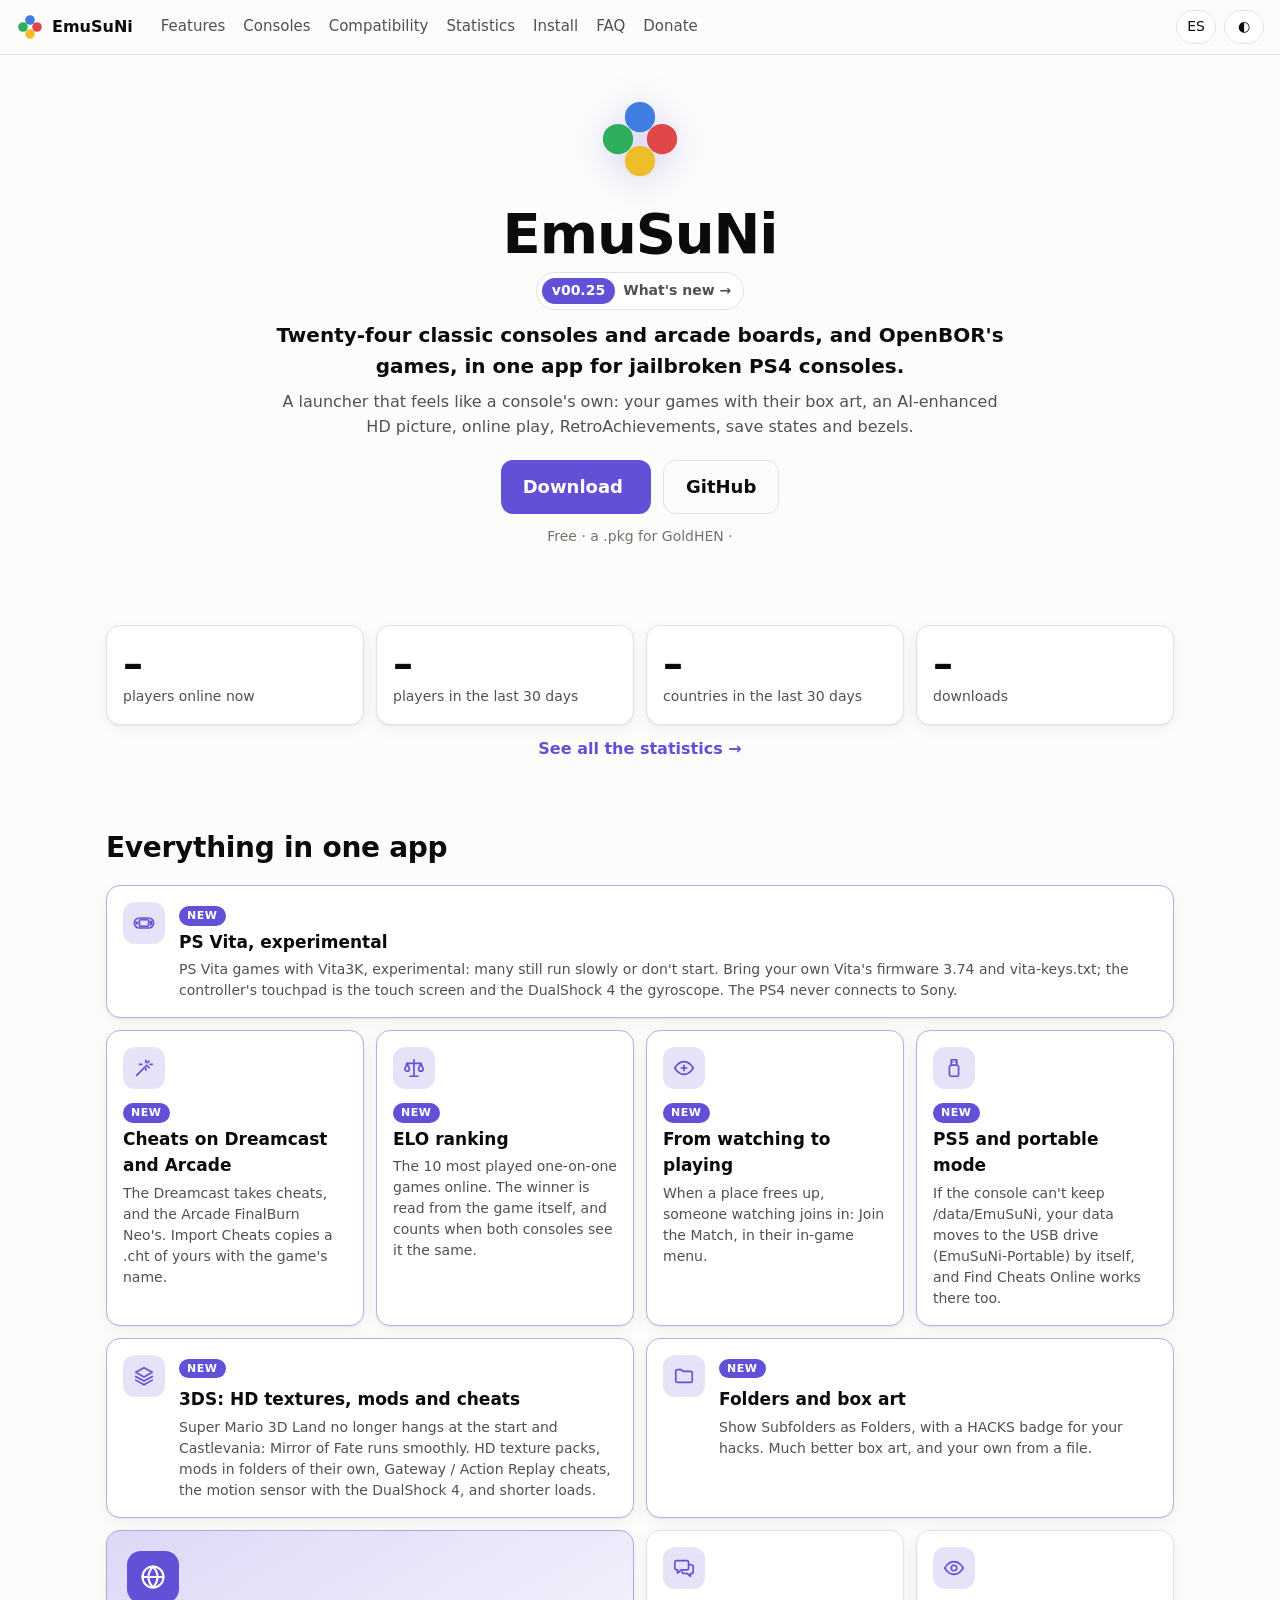
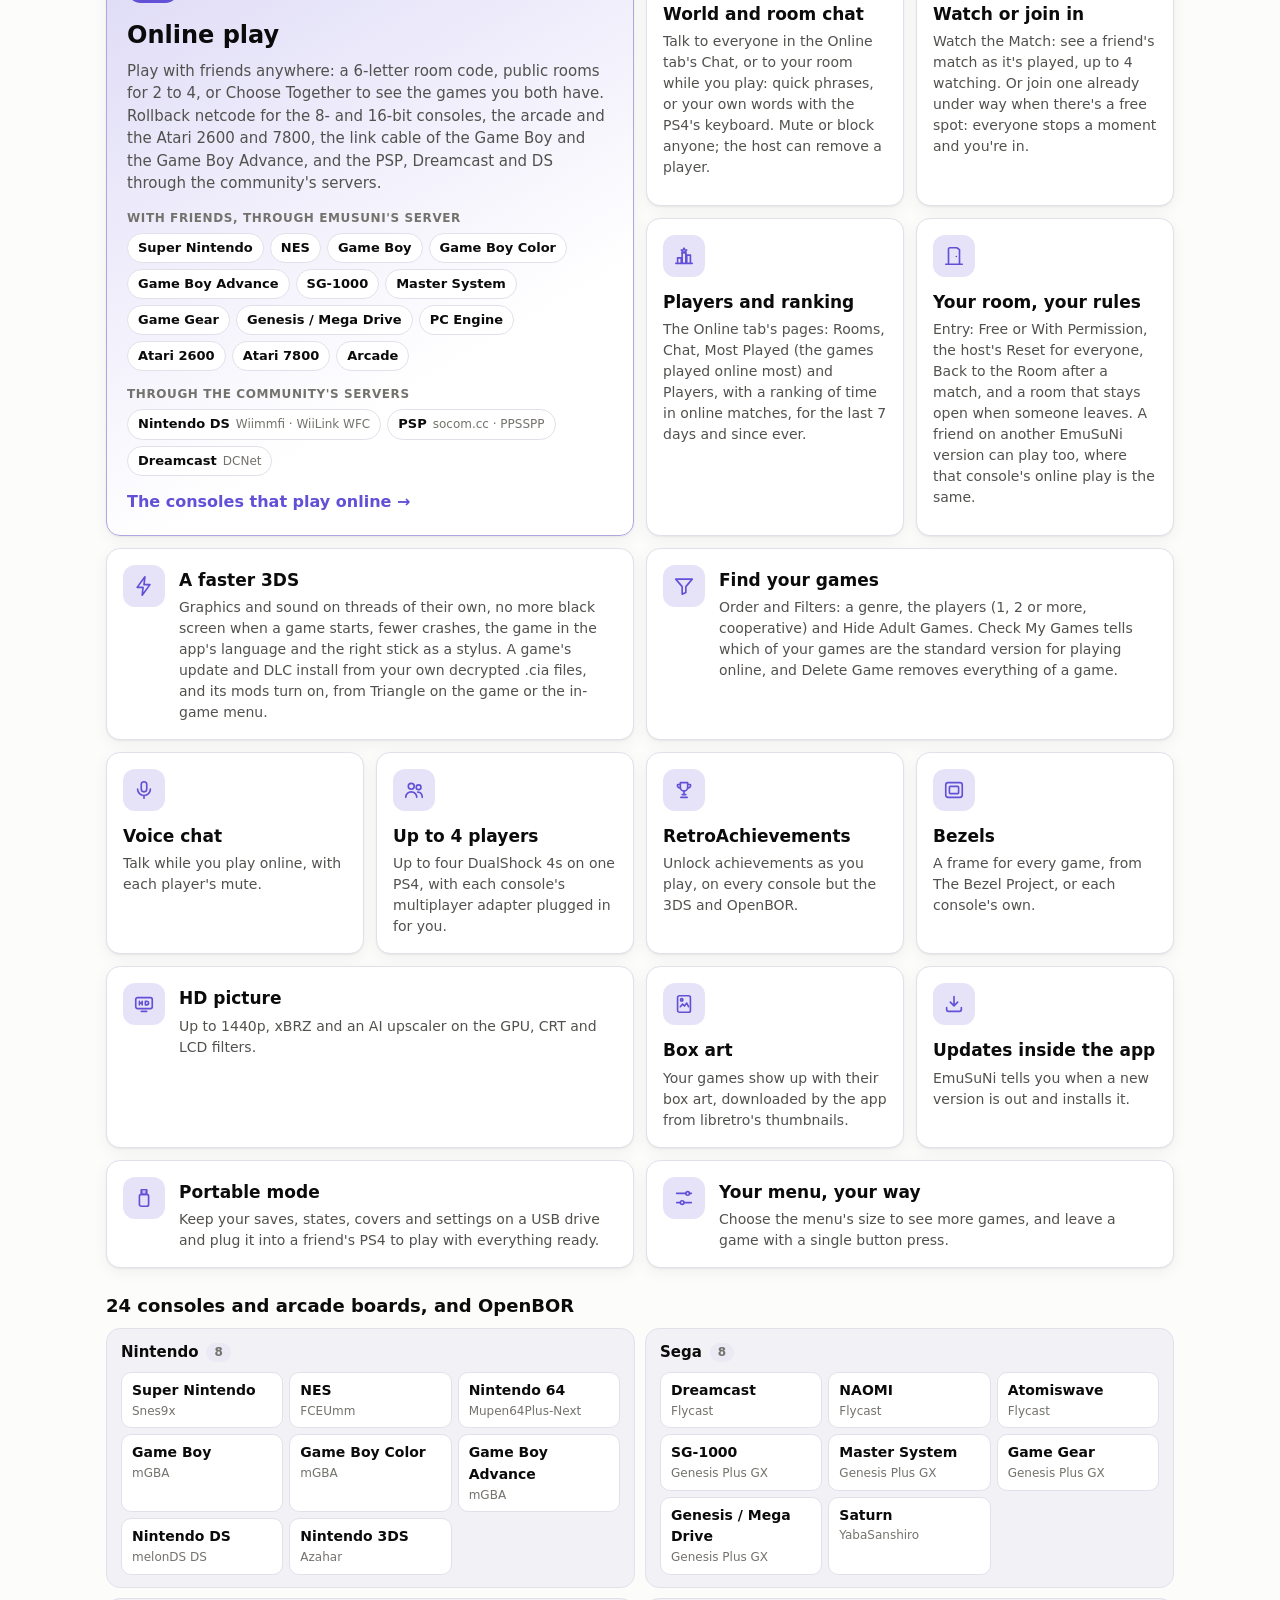
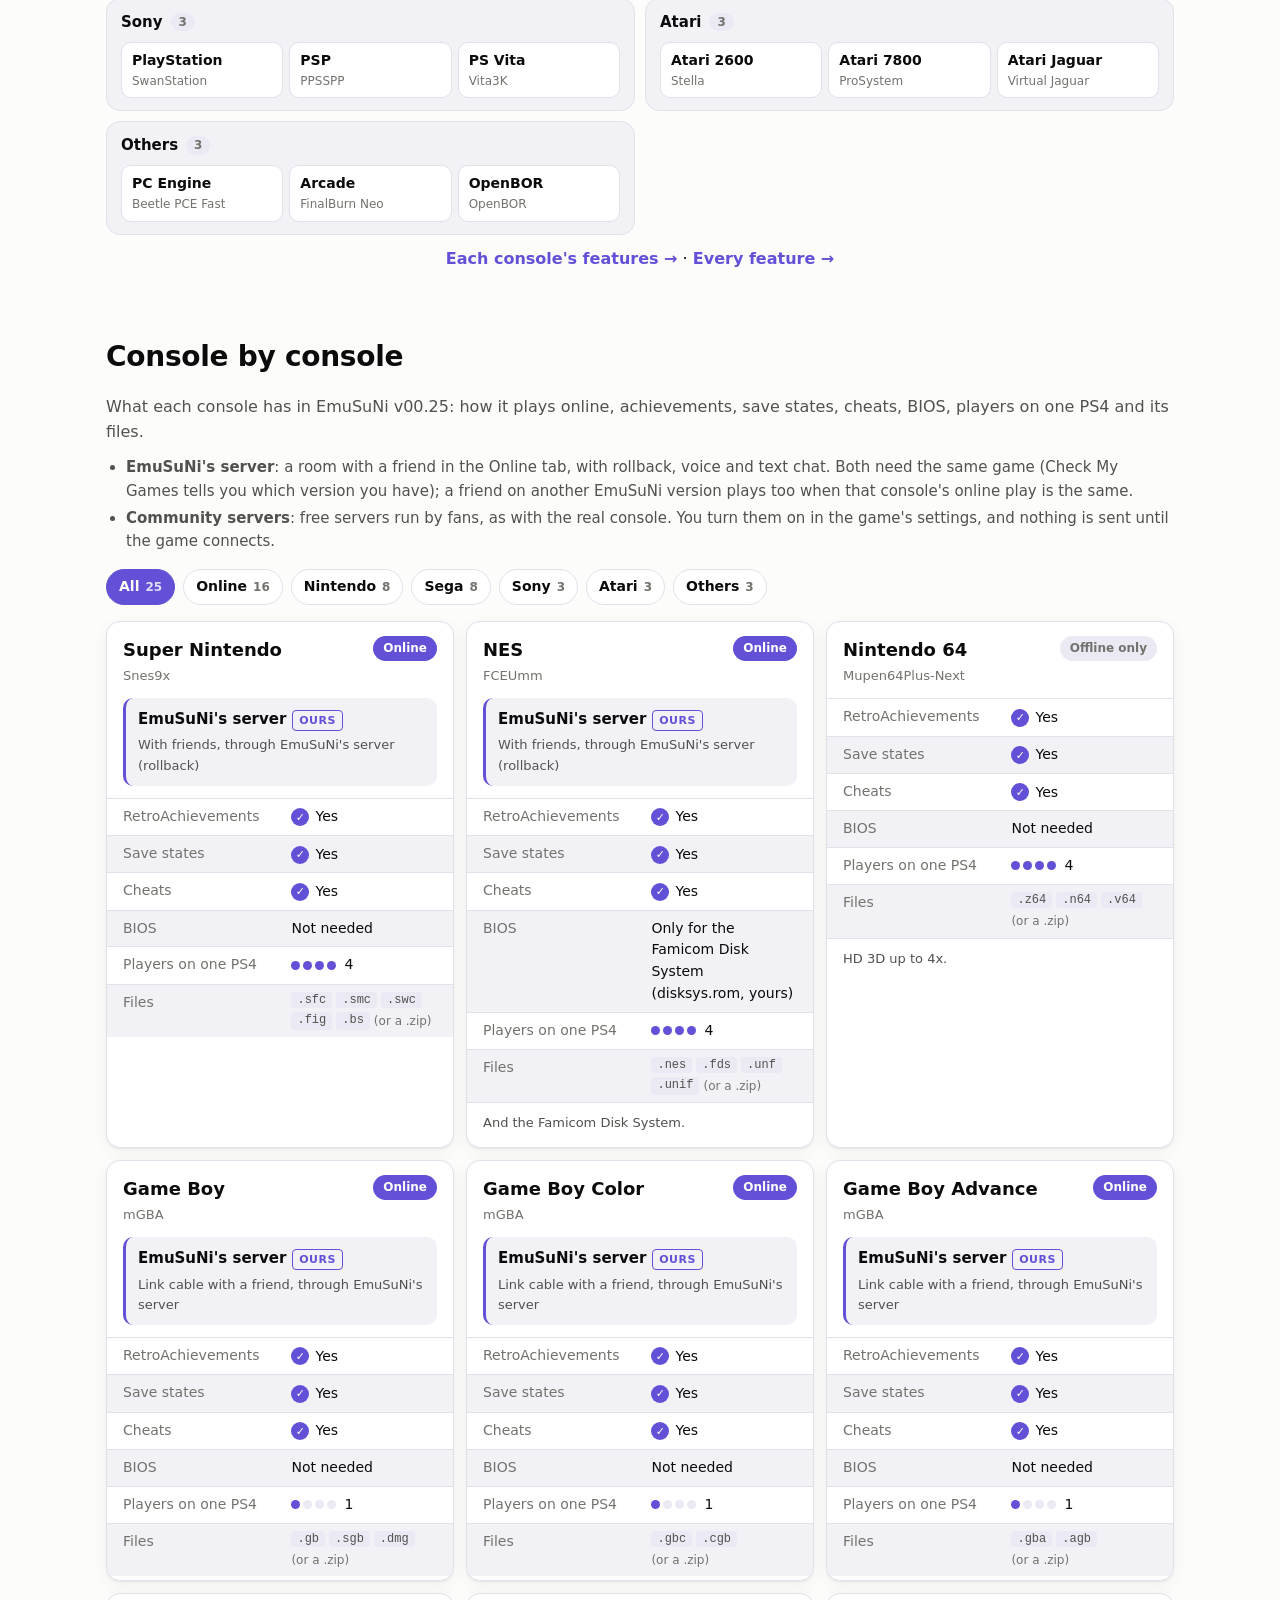
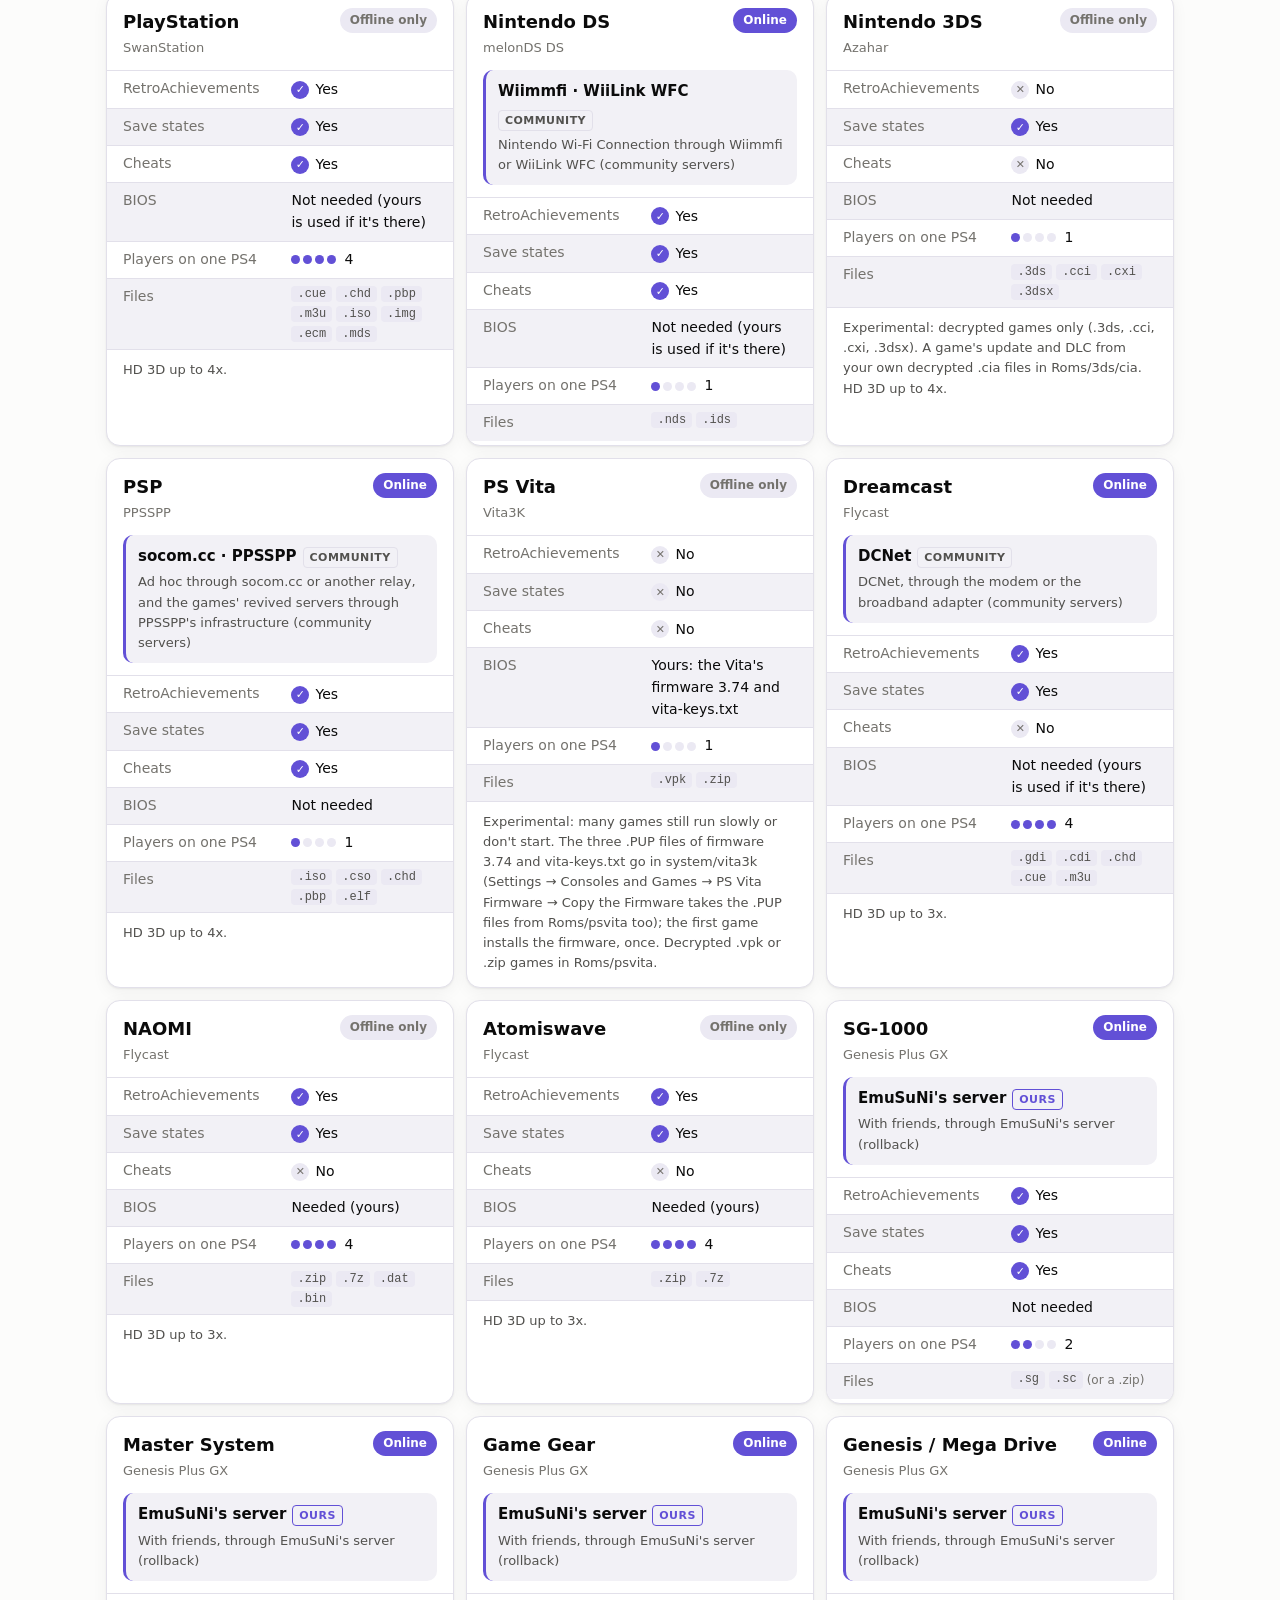
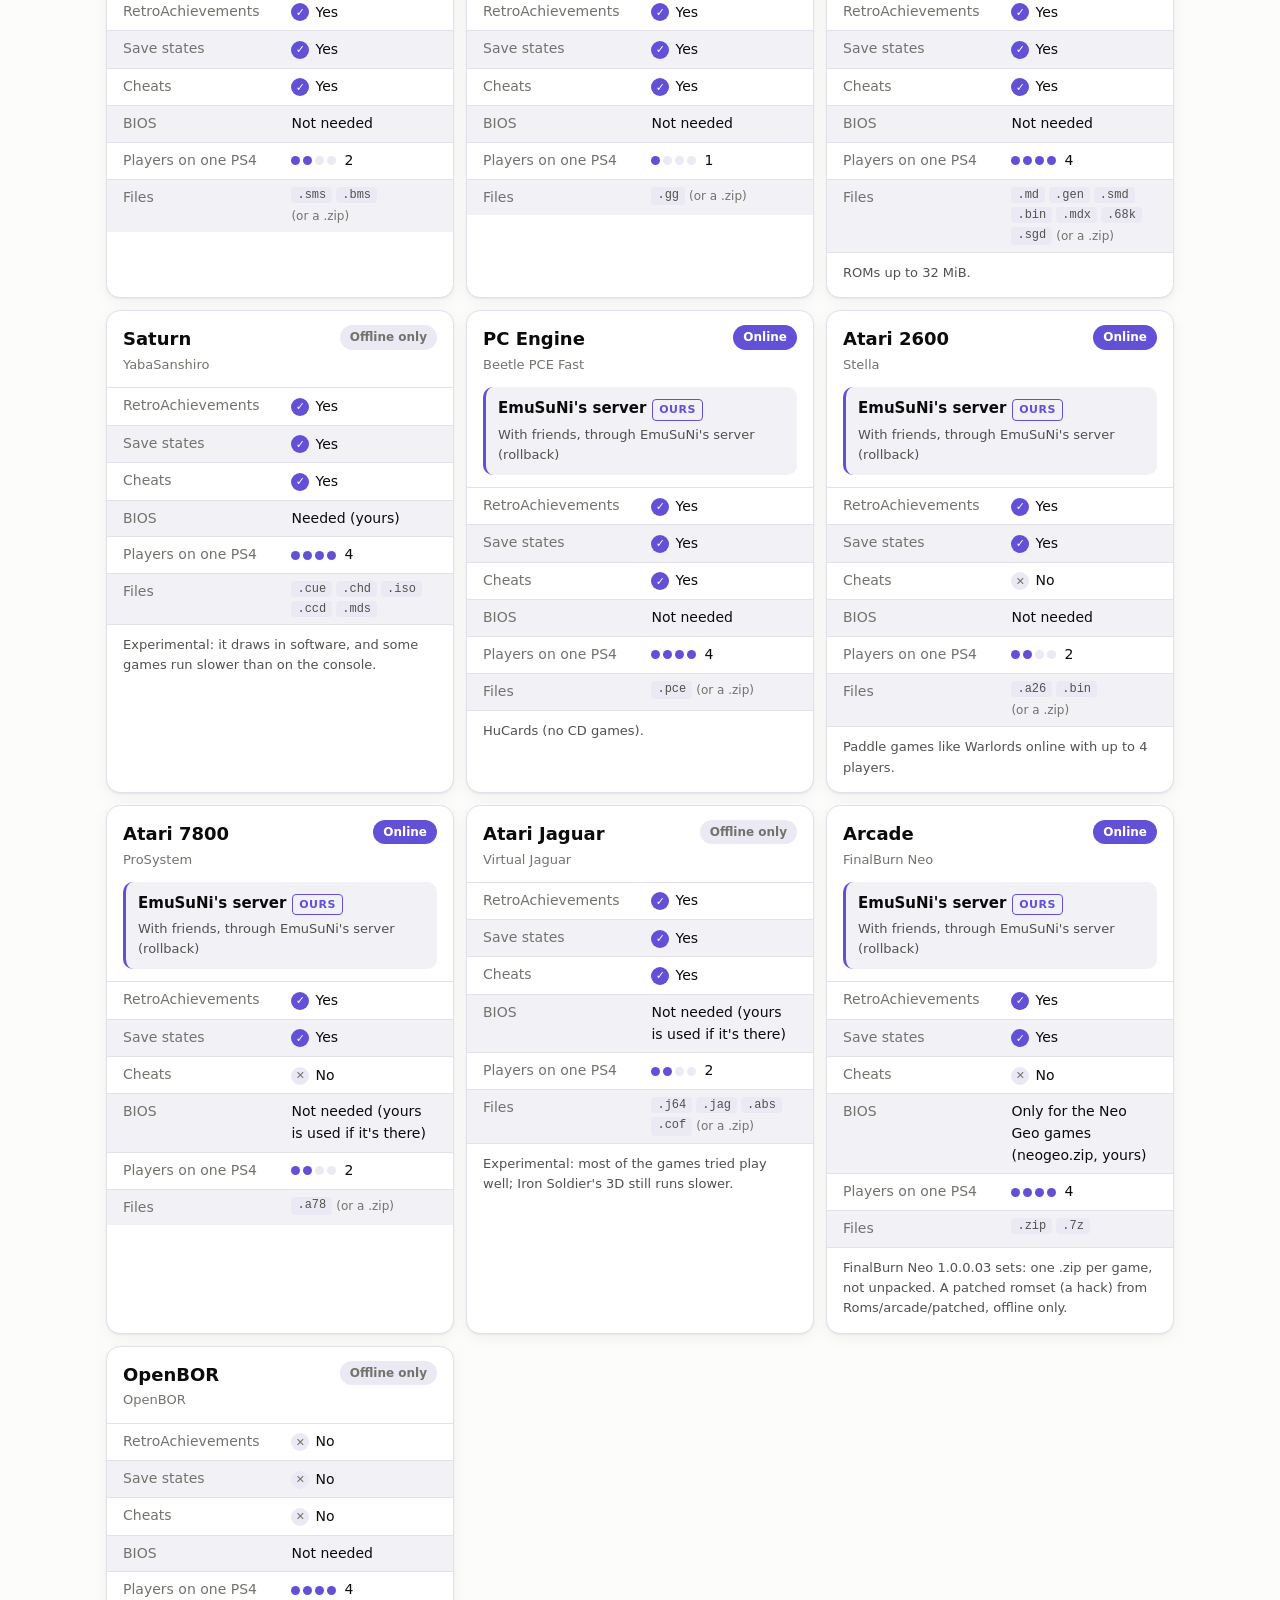
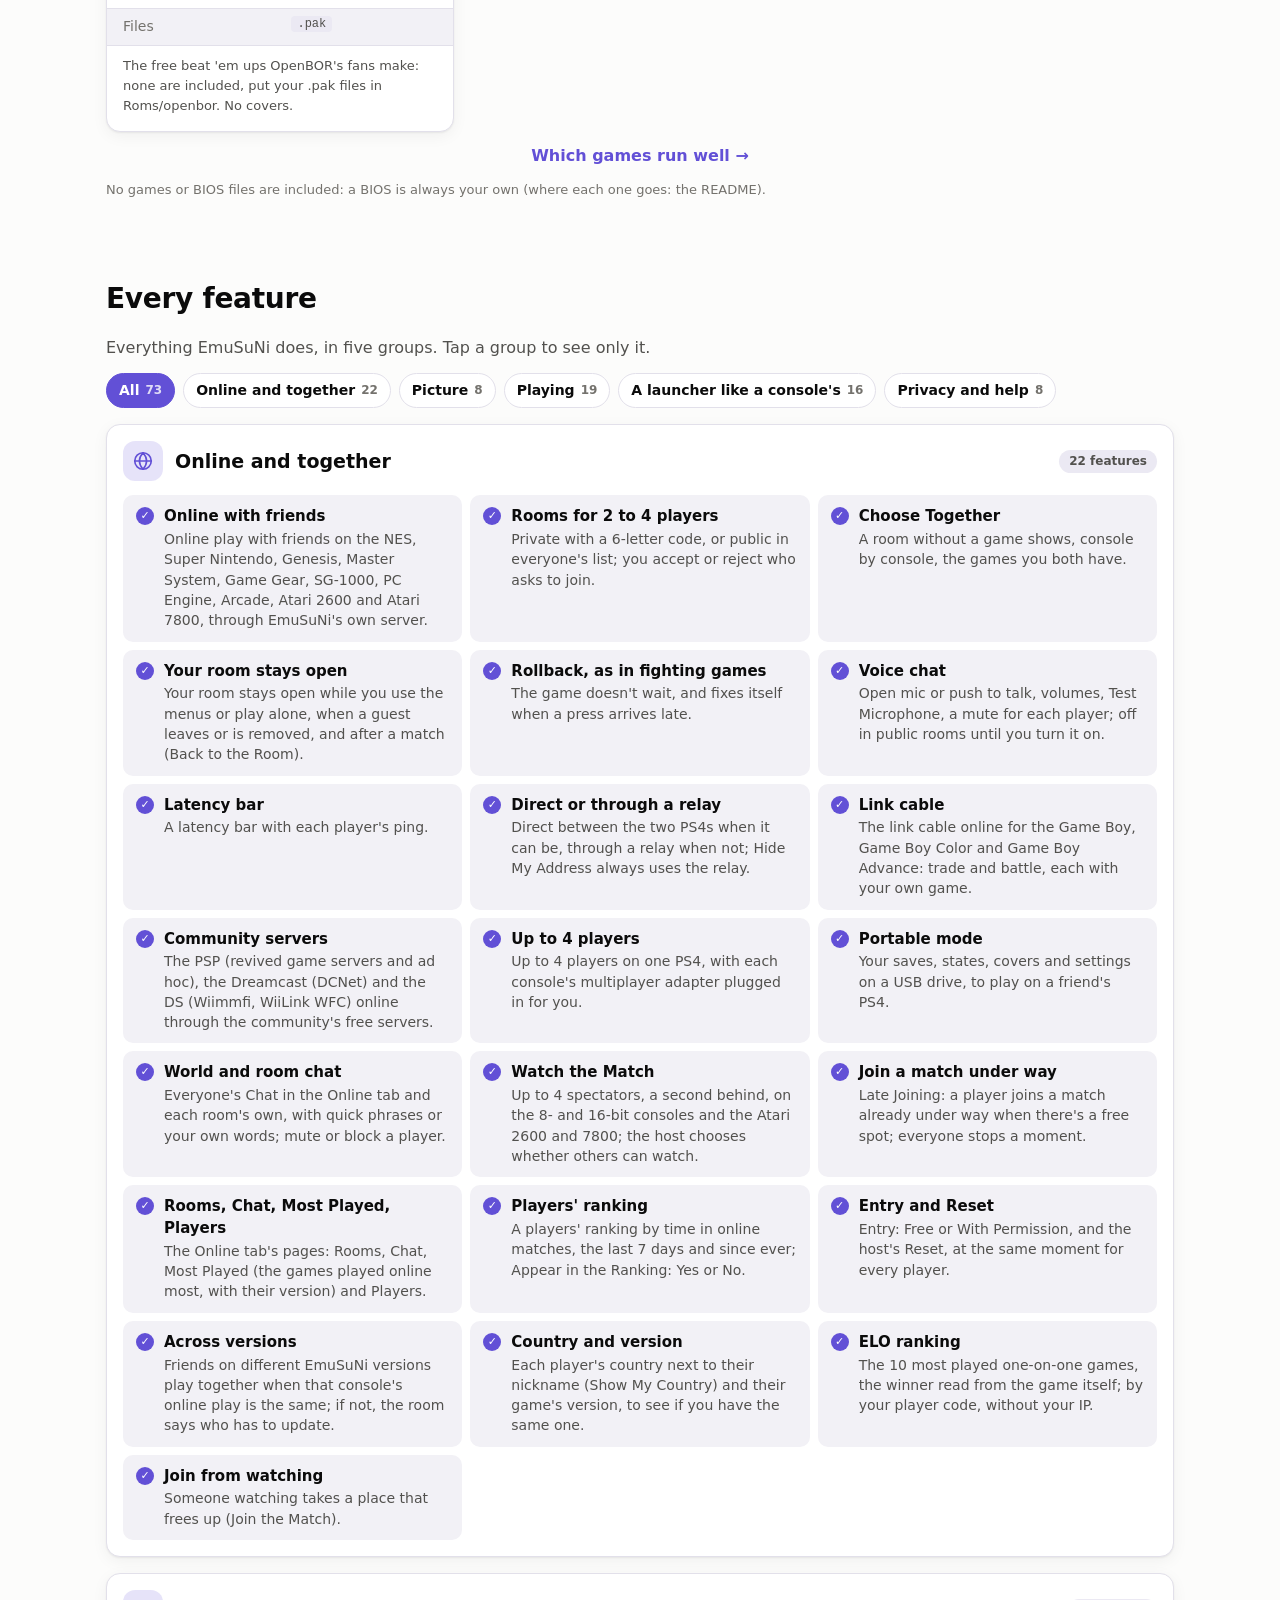
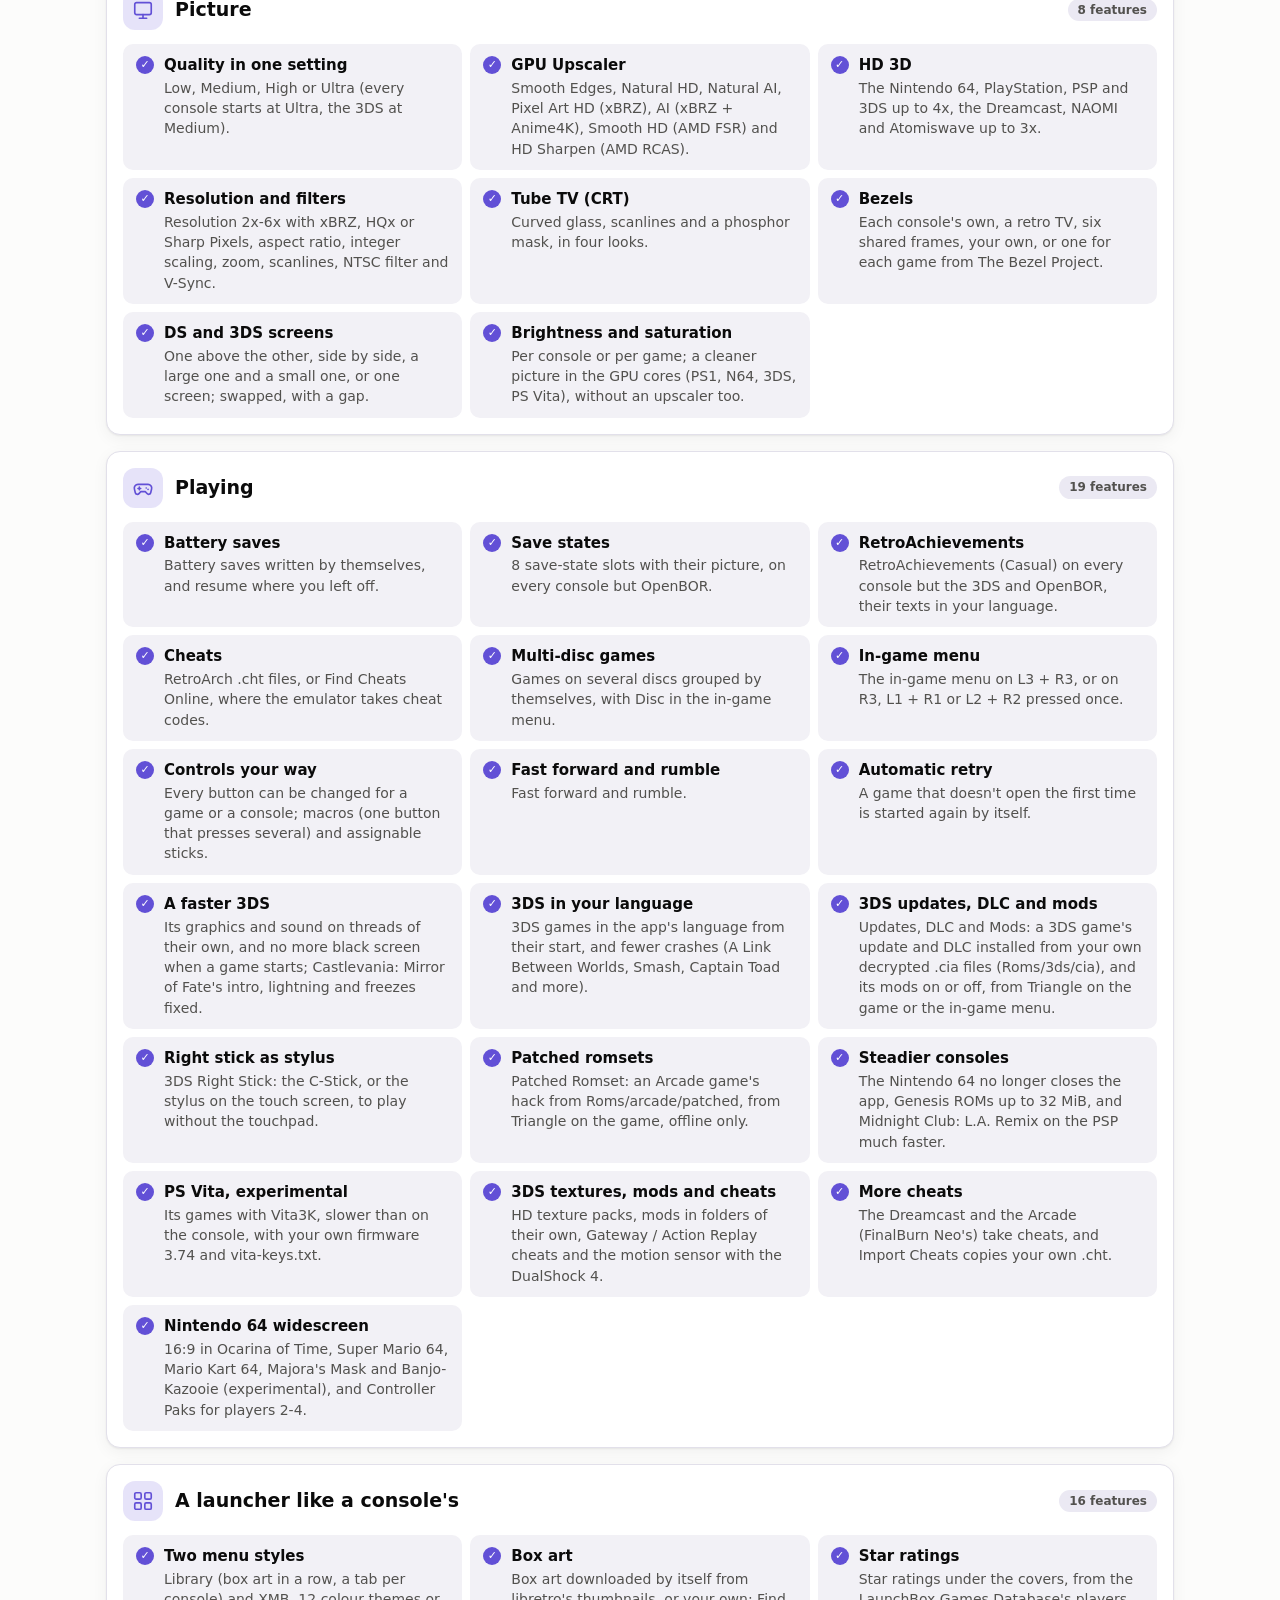
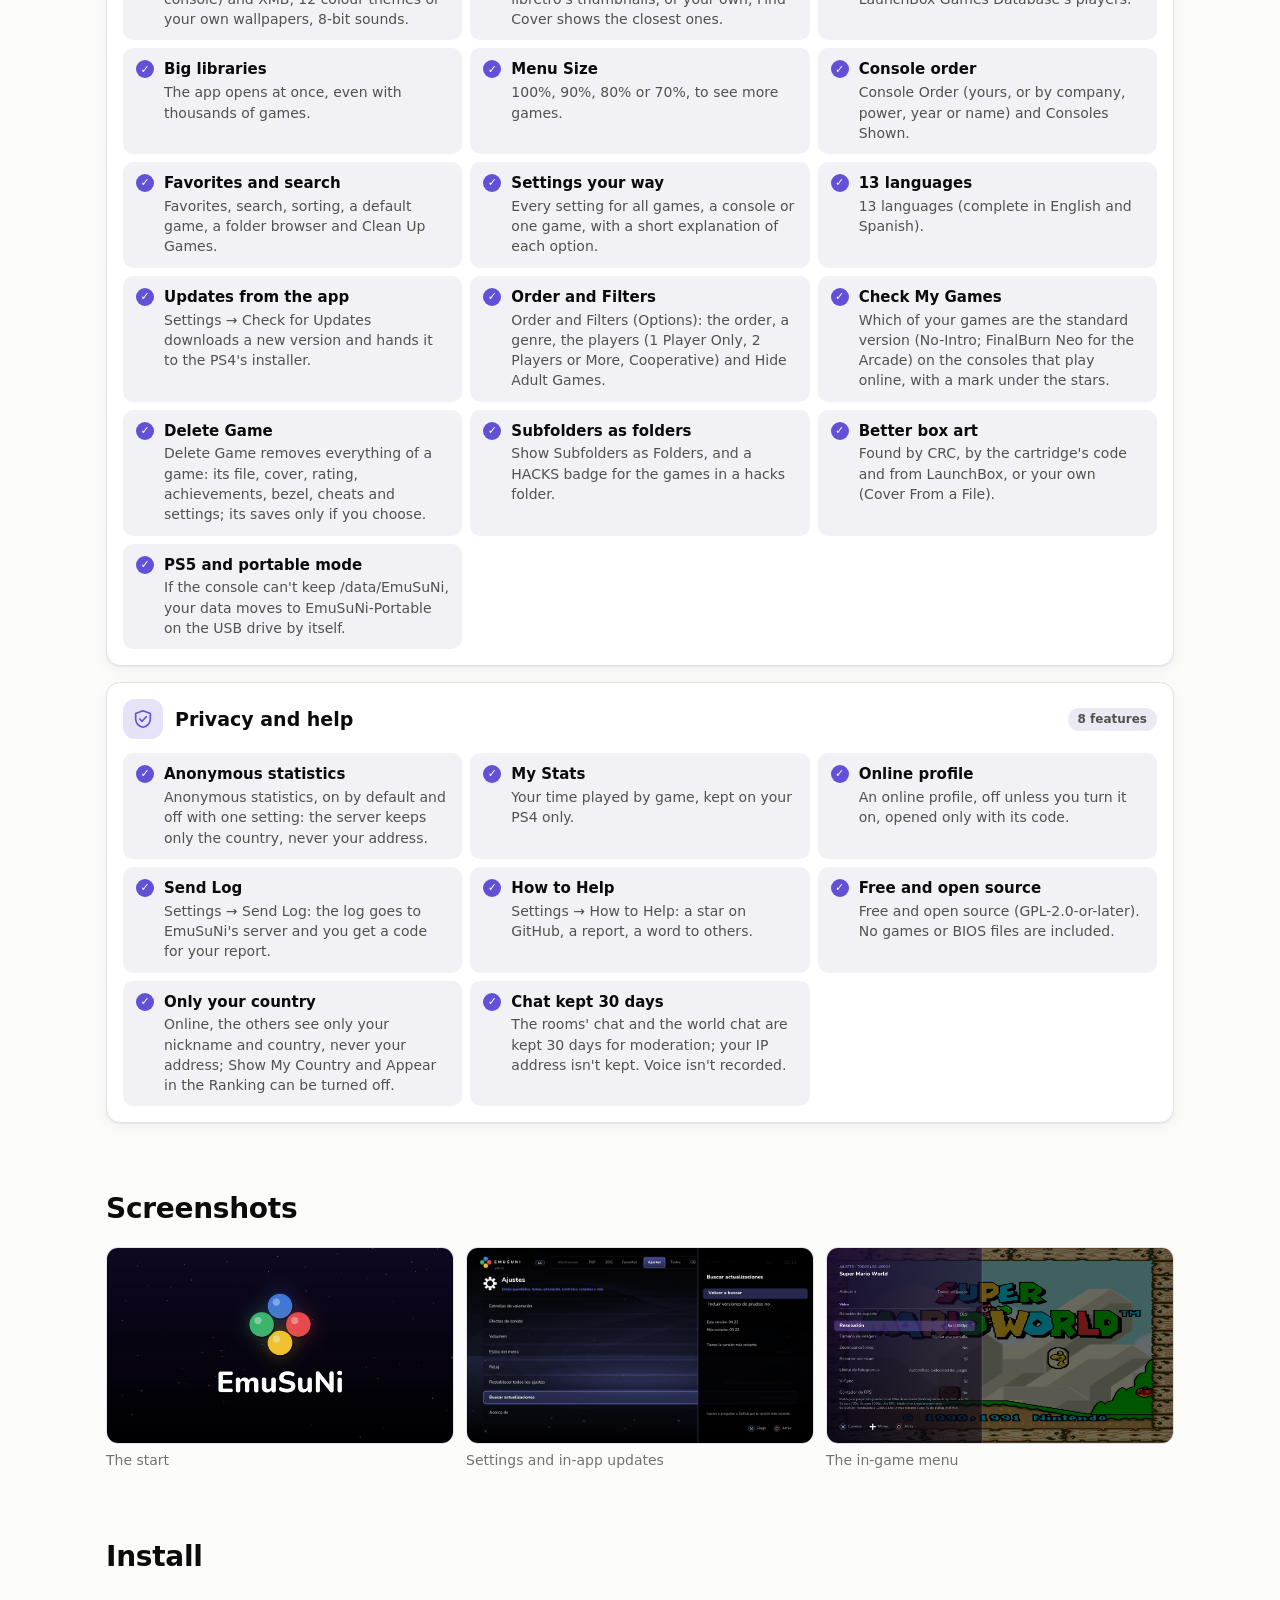
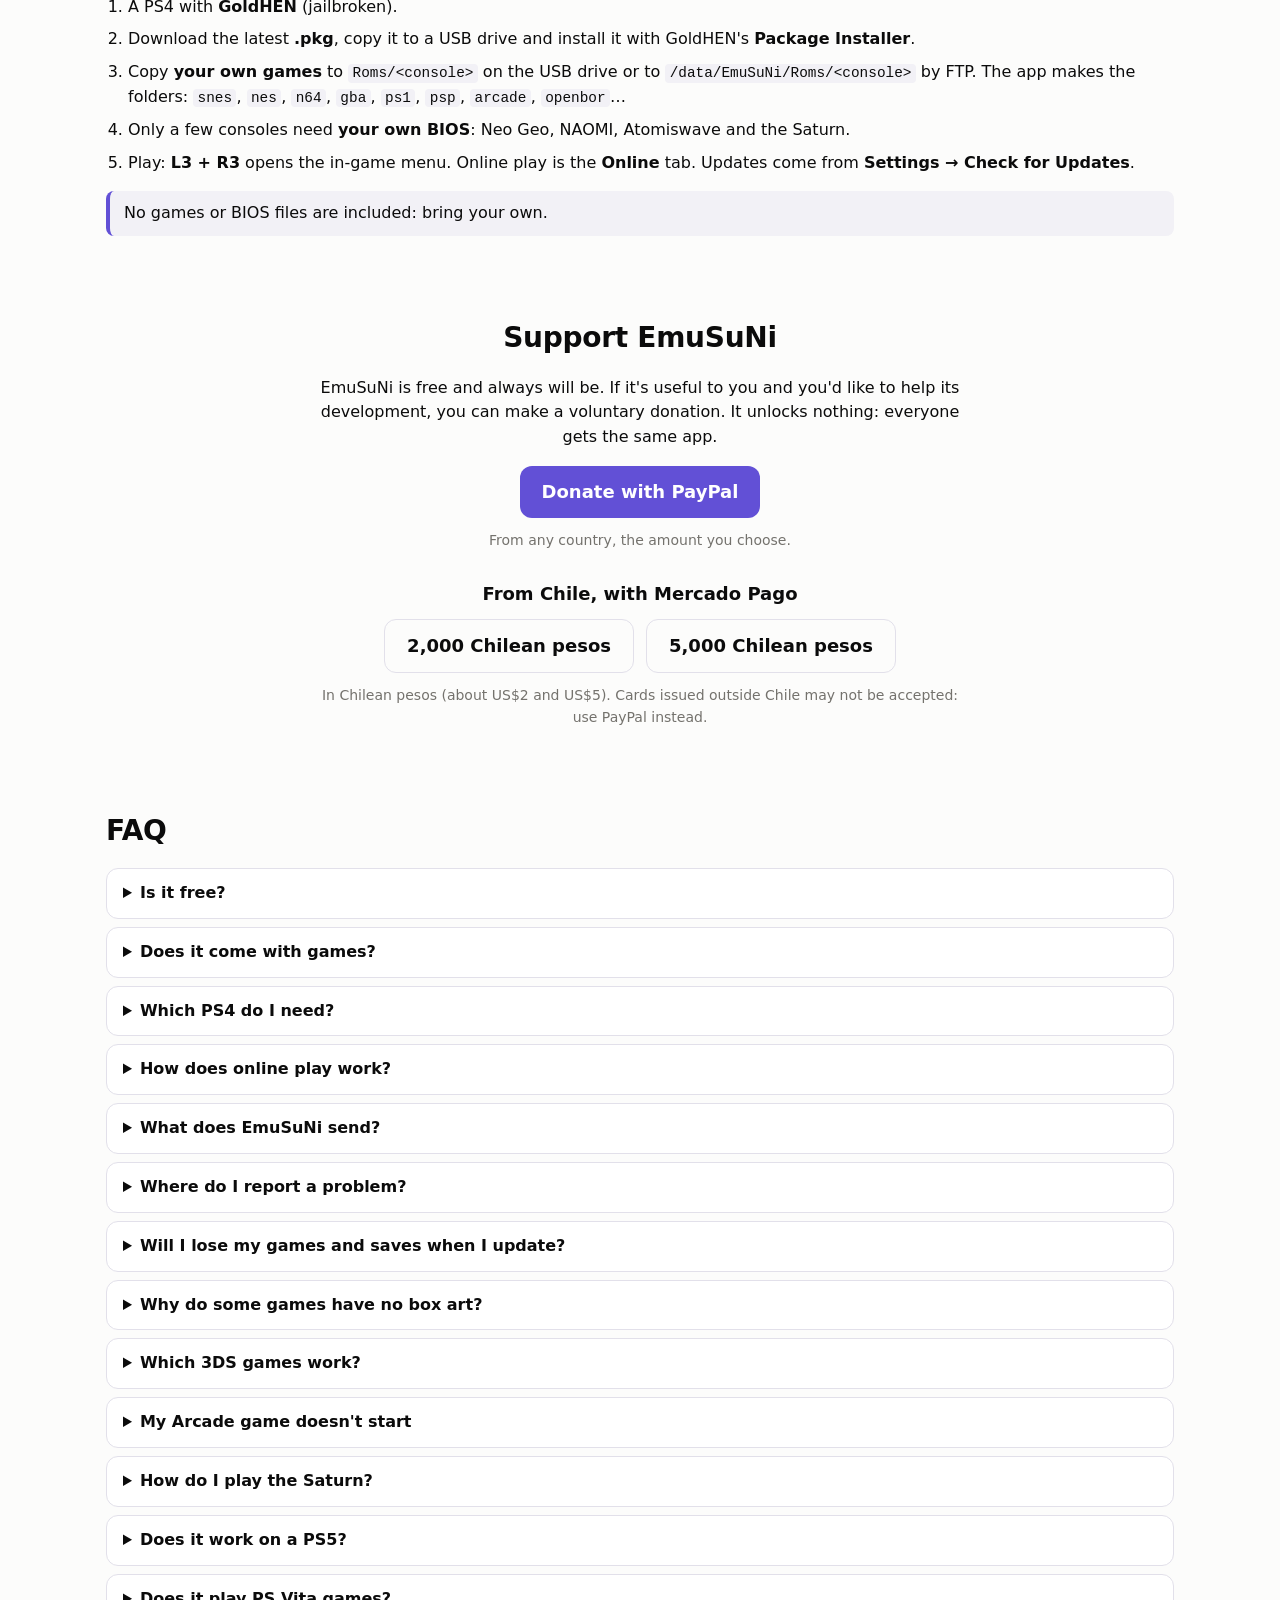
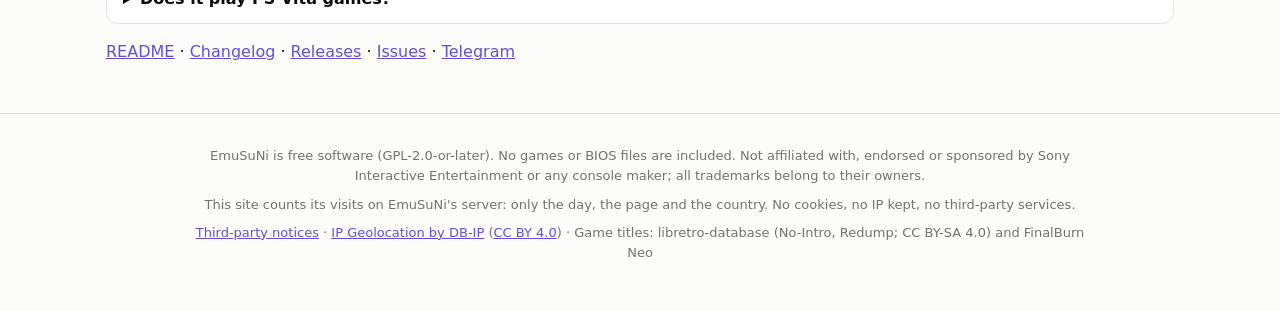
==== commit d348c482: "v00.25: the PS Vita (experimental), 24 consoles, and the new features The home page for v00.25: the " ====
--- a/index.html
+++ b/index.html
@@ -4,10 +4,10 @@
   <meta charset="utf-8">
   <meta name="viewport" content="width=device-width, initial-scale=1">
   <title>EmuSuNi — classic consoles on your PS4</title>
-  <meta name="description" content="EmuSuNi: twenty-three classic consoles and arcade boards, and OpenBOR's games, in one app for jailbroken PS4 consoles. Online play with friends, chat and rankings, RetroAchievements, HD picture. Free and open source.">
+  <meta name="description" content="EmuSuNi: twenty-four classic consoles and arcade boards, and OpenBOR's games, in one app for jailbroken PS4 consoles. Online play with friends, chat and rankings, RetroAchievements, HD picture. Free and open source.">
   <meta name="color-scheme" content="light dark">
   <meta property="og:title" content="EmuSuNi">
-  <meta property="og:description" content="Twenty-three classic consoles and arcade boards, and OpenBOR's games, in one app for jailbroken PS4 consoles.">
+  <meta property="og:description" content="Twenty-four classic consoles and arcade boards, and OpenBOR's games, in one app for jailbroken PS4 consoles.">
   <meta property="og:image" content="img/01-intro.png">
   <link rel="icon" href="favicon.svg" type="image/svg+xml">
   <link rel="stylesheet" href="style.css">
@@ -39,8 +39,8 @@
     <section class="hero">
       <svg class="hero-logo" viewBox="0 0 64 64" aria-hidden="true"><circle cx="32" cy="16" r="11" fill="#3f7de0"/><circle cx="16" cy="32" r="11" fill="#2fae5e"/><circle cx="48" cy="32" r="11" fill="#e04848"/><circle cx="32" cy="48" r="11" fill="#eebd2a"/></svg>
       <h1>EmuSuNi</h1>
-      <p class="hero-ver"><a id="hero-version" class="ver-badge" href="https://github.com/arturofuentes1988/EmuSuNi/releases/latest"><b id="hero-version-tag">v00.24</b> <span data-i18n="hero_new">What's new →</span></a></p>
-      <p class="tagline" data-i18n="tagline">Twenty-three classic consoles and arcade boards, and OpenBOR's games, in one app for jailbroken PS4 consoles.</p>
+      <p class="hero-ver"><a id="hero-version" class="ver-badge" href="https://github.com/arturofuentes1988/EmuSuNi/releases/latest"><b id="hero-version-tag">v00.25</b> <span data-i18n="hero_new">What's new →</span></a></p>
+      <p class="tagline" data-i18n="tagline">Twenty-four classic consoles and arcade boards, and OpenBOR's games, in one app for jailbroken PS4 consoles.</p>
       <p class="sub" data-i18n="sub">A launcher that feels like a console's own: your games with their box art, an AI-enhanced HD picture, online play, RetroAchievements, save states and bezels.</p>
       <div class="cta">
         <a id="download" class="button" href="https://github.com/arturofuentes1988/EmuSuNi/releases/latest">
@@ -67,14 +67,21 @@
     <section id="features" class="band">
       <h2 data-i18n="features_title">Everything in one app</h2>
       <div class="bento">
+        <!-- (v00.25) What's new: the PS Vita (experimental), a row of its own on top; then cheats, ELO, joining from watching, PS5, the 3DS's textures, mods and cheats, and folders and box art. v00.24's chat, watch, ranking, room, 3DS and Library cards follow, no longer tagged new. -->
+        <article class="ft full is-new"><span class="ft-icon"><svg viewBox="0 0 24 24" aria-hidden="true"><rect x="1.5" y="6.5" width="21" height="11" rx="5.5"/><rect x="7" y="8.5" width="10" height="7" rx="1"/><path d="M4.2 11v2M3.2 12h2"/><circle cx="19.6" cy="11" r=".7"/><circle cx="19.6" cy="13.4" r=".7"/></svg></span><div class="ft-body"><p class="ft-new" data-i18n="ft_new">New</p><h3 data-i18n="f_vita">vita</h3><p data-i18n="f_vita_text"></p></div></article>
+        <article class="ft is-new"><span class="ft-icon"><svg viewBox="0 0 24 24" aria-hidden="true"><path d="M4 20l11-11"/><path d="M14 3.5v2.5M14 12v2.5M9.5 8H7M21 8h-2.5M17.5 4.5l-1.6 1.6M17.5 11.5l-1.6-1.6"/></svg></span><div class="ft-body"><p class="ft-new" data-i18n="ft_new">New</p><h3 data-i18n="f_cheats">f_cheats</h3><p data-i18n="f_cheats_text"></p></div></article>
+        <article class="ft is-new"><span class="ft-icon"><svg viewBox="0 0 24 24" aria-hidden="true"><path d="M12 3v18M7.5 21h9M4.5 7h15"/><path d="M4.5 7L2 13a2.5 2.5 0 0 0 5 0L4.5 7zM19.5 7L17 13a2.5 2.5 0 0 0 5 0l-2.5-6z"/></svg></span><div class="ft-body"><p class="ft-new" data-i18n="ft_new">New</p><h3 data-i18n="f_elo">f_elo</h3><p data-i18n="f_elo_text"></p></div></article>
+        <article class="ft is-new"><span class="ft-icon"><svg viewBox="0 0 24 24" aria-hidden="true"><path d="M2 12s3.6-7 10-7 10 7 10 7-3.6 7-10 7S2 12 2 12z"/><path d="M12 9v6M9 12h6"/></svg></span><div class="ft-body"><p class="ft-new" data-i18n="ft_new">New</p><h3 data-i18n="f_join">f_join</h3><p data-i18n="f_join_text"></p></div></article>
+        <article class="ft is-new"><span class="ft-icon"><svg viewBox="0 0 24 24" aria-hidden="true"><rect x="7" y="9" width="10" height="12" rx="2"/><path d="M9 3h6v6H9z"/><path d="M10.5 5.5h.01M13.5 5.5h.01"/></svg></span><div class="ft-body"><p class="ft-new" data-i18n="ft_new">New</p><h3 data-i18n="f_ps5">f_ps5</h3><p data-i18n="f_ps5_text"></p></div></article>
+        <article class="ft wide is-new"><span class="ft-icon"><svg viewBox="0 0 24 24" aria-hidden="true"><path d="M12 3l9 5-9 5-9-5 9-5z"/><path d="M3 12.5l9 5 9-5M3 16.5l9 5 9-5"/></svg></span><div class="ft-body"><p class="ft-new" data-i18n="ft_new">New</p><h3 data-i18n="f_3ds25">f_3ds25</h3><p data-i18n="f_3ds25_text"></p></div></article>
+        <article class="ft wide is-new"><span class="ft-icon"><svg viewBox="0 0 24 24" aria-hidden="true"><path d="M3 6.5A1.5 1.5 0 0 1 4.5 5H9l2 2h8.5A1.5 1.5 0 0 1 21 8.5v9a1.5 1.5 0 0 1-1.5 1.5h-15A1.5 1.5 0 0 1 3 17.5z"/></svg></span><div class="ft-body"><p class="ft-new" data-i18n="ft_new">New</p><h3 data-i18n="f_folders">f_folders</h3><p data-i18n="f_folders_text"></p></div></article>
         <article class="ft ft-hero"><span class="ft-icon"><svg viewBox="0 0 24 24" aria-hidden="true"><circle cx="12" cy="12" r="9"/><path d="M3 12h18M12 3c2.6 2.9 3.9 5.9 3.9 9s-1.3 6.1-3.9 9c-2.6-2.9-3.9-5.9-3.9-9S9.4 5.9 12 3z"/></svg></span><div class="ft-body"><h3 data-i18n="f_online">Online play</h3><p data-i18n="f_online_text"></p><p class="ft-sub" data-i18n="f_online_own">With friends, through EmuSuNi's server</p><div class="ft-chips" id="online-own"></div><p class="ft-sub" data-i18n="f_online_comm">Through the community's servers</p><div class="ft-chips" id="online-comm"></div><a class="ft-link" href="#systems" id="online-more" data-i18n="f_online_more">The consoles that play online →</a></div></article>
-        <!-- (v00.24) What's new: four online cards beside the online one, then the 3DS and the Library. -->
-        <article class="ft is-new"><span class="ft-icon"><svg viewBox="0 0 24 24" aria-hidden="true"><path d="M4 4h11a2 2 0 0 1 2 2v6a2 2 0 0 1-2 2H9l-4 3.5V14H4a2 2 0 0 1-2-2V6a2 2 0 0 1 2-2z"/><path d="M17 8.5h3a2 2 0 0 1 2 2V16a2 2 0 0 1-2 2h-1v3l-3.5-3H12a2 2 0 0 1-2-2"/></svg></span><div class="ft-body"><p class="ft-new" data-i18n="ft_new">New</p><h3 data-i18n="f_chat">chat</h3><p data-i18n="f_chat_text"></p></div></article>
-        <article class="ft is-new"><span class="ft-icon"><svg viewBox="0 0 24 24" aria-hidden="true"><path d="M2 12s3.6-7 10-7 10 7 10 7-3.6 7-10 7S2 12 2 12z"/><circle cx="12" cy="12" r="3"/></svg></span><div class="ft-body"><p class="ft-new" data-i18n="ft_new">New</p><h3 data-i18n="f_watch">watch</h3><p data-i18n="f_watch_text"></p></div></article>
-        <article class="ft is-new"><span class="ft-icon"><svg viewBox="0 0 24 24" aria-hidden="true"><path d="M3 20h18M5 20v-6h4v6M10 20V8h4v12M15 20v-9h4v9"/><path d="M12 3.5l.9 1.8 2 .3-1.45 1.4.35 2-1.8-.95-1.8.95.35-2L9.1 5.6l2-.3z"/></svg></span><div class="ft-body"><p class="ft-new" data-i18n="ft_new">New</p><h3 data-i18n="f_rank">rank</h3><p data-i18n="f_rank_text"></p></div></article>
-        <article class="ft is-new"><span class="ft-icon"><svg viewBox="0 0 24 24" aria-hidden="true"><path d="M6 21V4.5A1.5 1.5 0 0 1 7.5 3H15l3 2v16"/><path d="M3 21h18M14.5 12.5h.01"/></svg></span><div class="ft-body"><p class="ft-new" data-i18n="ft_new">New</p><h3 data-i18n="f_room">room</h3><p data-i18n="f_room_text"></p></div></article>
-        <article class="ft wide is-new"><span class="ft-icon"><svg viewBox="0 0 24 24" aria-hidden="true"><path d="M13 2L4.5 13.5H11L10 22l8.5-11.5H12L13 2z"/></svg></span><div class="ft-body"><p class="ft-new" data-i18n="ft_new">New</p><h3 data-i18n="f_3ds">3ds</h3><p data-i18n="f_3ds_text"></p></div></article>
-        <article class="ft wide is-new"><span class="ft-icon"><svg viewBox="0 0 24 24" aria-hidden="true"><path d="M3 4.5h18l-7 8.2V19l-4 2v-8.3L3 4.5z"/></svg></span><div class="ft-body"><p class="ft-new" data-i18n="ft_new">New</p><h3 data-i18n="f_library">library</h3><p data-i18n="f_library_text"></p></div></article>
+        <article class="ft"><span class="ft-icon"><svg viewBox="0 0 24 24" aria-hidden="true"><path d="M4 4h11a2 2 0 0 1 2 2v6a2 2 0 0 1-2 2H9l-4 3.5V14H4a2 2 0 0 1-2-2V6a2 2 0 0 1 2-2z"/><path d="M17 8.5h3a2 2 0 0 1 2 2V16a2 2 0 0 1-2 2h-1v3l-3.5-3H12a2 2 0 0 1-2-2"/></svg></span><div class="ft-body"><h3 data-i18n="f_chat">chat</h3><p data-i18n="f_chat_text"></p></div></article>
+        <article class="ft"><span class="ft-icon"><svg viewBox="0 0 24 24" aria-hidden="true"><path d="M2 12s3.6-7 10-7 10 7 10 7-3.6 7-10 7S2 12 2 12z"/><circle cx="12" cy="12" r="3"/></svg></span><div class="ft-body"><h3 data-i18n="f_watch">watch</h3><p data-i18n="f_watch_text"></p></div></article>
+        <article class="ft"><span class="ft-icon"><svg viewBox="0 0 24 24" aria-hidden="true"><path d="M3 20h18M5 20v-6h4v6M10 20V8h4v12M15 20v-9h4v9"/><path d="M12 3.5l.9 1.8 2 .3-1.45 1.4.35 2-1.8-.95-1.8.95.35-2L9.1 5.6l2-.3z"/></svg></span><div class="ft-body"><h3 data-i18n="f_rank">rank</h3><p data-i18n="f_rank_text"></p></div></article>
+        <article class="ft"><span class="ft-icon"><svg viewBox="0 0 24 24" aria-hidden="true"><path d="M6 21V4.5A1.5 1.5 0 0 1 7.5 3H15l3 2v16"/><path d="M3 21h18M14.5 12.5h.01"/></svg></span><div class="ft-body"><h3 data-i18n="f_room">room</h3><p data-i18n="f_room_text"></p></div></article>
+        <article class="ft wide"><span class="ft-icon"><svg viewBox="0 0 24 24" aria-hidden="true"><path d="M13 2L4.5 13.5H11L10 22l8.5-11.5H12L13 2z"/></svg></span><div class="ft-body"><h3 data-i18n="f_3ds">3ds</h3><p data-i18n="f_3ds_text"></p></div></article>
+        <article class="ft wide"><span class="ft-icon"><svg viewBox="0 0 24 24" aria-hidden="true"><path d="M3 4.5h18l-7 8.2V19l-4 2v-8.3L3 4.5z"/></svg></span><div class="ft-body"><h3 data-i18n="f_library">library</h3><p data-i18n="f_library_text"></p></div></article>
         <article class="ft"><span class="ft-icon"><svg viewBox="0 0 24 24" aria-hidden="true"><rect x="9" y="3" width="6" height="11" rx="3"/><path d="M5 11a7 7 0 0 0 14 0M12 18v3"/></svg></span><div class="ft-body"><h3 data-i18n="f_voice">voice</h3><p data-i18n="f_voice_text"></p></div></article>
         <article class="ft"><span class="ft-icon"><svg viewBox="0 0 24 24" aria-hidden="true"><circle cx="9" cy="8" r="3.2"/><path d="M3 20c0-3.3 2.7-6 6-6s6 2.7 6 6"/><circle cx="17" cy="9" r="2.6"/><path d="M16 14.2c2.8.3 5 2.6 5 5.8"/></svg></span><div class="ft-body"><h3 data-i18n="f_local">local</h3><p data-i18n="f_local_text"></p></div></article>
         <article class="ft"><span class="ft-icon"><svg viewBox="0 0 24 24" aria-hidden="true"><path d="M8 4h8v5a4 4 0 0 1-8 0V4z"/><path d="M8 6H5a3 3 0 0 0 3 4M16 6h3a3 3 0 0 1-3 4M12 13v4M8.5 20h7M10 17h4"/></svg></span><div class="ft-body"><h3 data-i18n="f_ra">ra</h3><p data-i18n="f_ra_text"></p></div></article>
@@ -85,7 +92,7 @@
         <article class="ft wide"><span class="ft-icon"><svg viewBox="0 0 24 24" aria-hidden="true"><path d="M9 3h6v5H9z"/><rect x="7" y="8" width="10" height="13" rx="2"/><path d="M10.5 5.5h.01M13.5 5.5h.01"/></svg></span><div class="ft-body"><h3 data-i18n="f_portable">portable</h3><p data-i18n="f_portable_text"></p></div></article>
         <article class="ft wide"><span class="ft-icon"><svg viewBox="0 0 24 24" aria-hidden="true"><path d="M4 7h10M18 7h2M4 17h4M12 17h8"/><circle cx="16" cy="7" r="2"/><circle cx="10" cy="17" r="2"/></svg></span><div class="ft-body"><h3 data-i18n="f_menu">menu</h3><p data-i18n="f_menu_text"></p></div></article>
       </div>
-      <h3 class="consoles-title" data-i18n="consoles_title">23 consoles and arcade boards, and OpenBOR</h3>
+      <h3 class="consoles-title" data-i18n="consoles_title">24 consoles and arcade boards, and OpenBOR</h3>
       <div class="makers" id="consoles"></div>
       <p class="more-link"><a href="#systems" data-i18n="sy_more">Each console's features →</a> · <a href="#every" data-i18n="ev_more">Every feature →</a></p>
     </section>
@@ -129,6 +136,8 @@
             <li data-i18n="ev_on18">Entry and Reset.</li>
             <li data-i18n="ev_on19">Across versions.</li>
             <li data-i18n="ev_on20">Country and version.</li>
+            <li data-i18n="ev_on21">ELO ranking.</li>
+            <li data-i18n="ev_on22">Join from watching.</li>
           </ul>
         </section>
         <section class="ev-group" data-group="picture">
@@ -141,6 +150,7 @@
             <li data-i18n="ev_pi5">Tube TV (CRT).</li>
             <li data-i18n="ev_pi6">Bezels.</li>
             <li data-i18n="ev_pi7">DS and 3DS screens.</li>
+            <li data-i18n="ev_pi8">Brightness and saturation.</li>
           </ul>
         </section>
         <section class="ev-group" data-group="playing">
@@ -161,6 +171,10 @@
             <li data-i18n="ev_pl13">Right stick as stylus.</li>
             <li data-i18n="ev_pl14">Patched romsets.</li>
             <li data-i18n="ev_pl15">Steadier consoles.</li>
+            <li data-i18n="ev_pl16">PS Vita, experimental.</li>
+            <li data-i18n="ev_pl17">3DS textures, mods and cheats.</li>
+            <li data-i18n="ev_pl18">More cheats.</li>
+            <li data-i18n="ev_pl19">Nintendo 64 widescreen.</li>
           </ul>
         </section>
         <section class="ev-group" data-group="launcher">
@@ -179,6 +193,9 @@
             <li data-i18n="ev_la11">Order and Filters.</li>
             <li data-i18n="ev_la12">Check My Games.</li>
             <li data-i18n="ev_la13">Delete Game.</li>
+            <li data-i18n="ev_la14">Subfolders as folders.</li>
+            <li data-i18n="ev_la15">Better box art.</li>
+            <li data-i18n="ev_la16">PS5 and portable mode.</li>
           </ul>
         </section>
         <section class="ev-group" data-group="privacy">
@@ -247,6 +264,7 @@
       <details><summary data-i18n="q10">Q</summary><p data-i18n="a10"></p></details>
       <details><summary data-i18n="q11">Q</summary><p data-i18n="a11"></p></details>
       <details><summary data-i18n="q12">Q</summary><p data-i18n="a12"></p></details>
+      <details><summary data-i18n="q13">Q</summary><p data-i18n="a13"></p></details>
       <p class="links">
         <a href="https://github.com/arturofuentes1988/EmuSuNi/blob/main/README.md" data-i18n="readme">README</a> ·
         <a href="https://github.com/arturofuentes1988/EmuSuNi/blob/main/CHANGELOG.md" data-i18n="changelog">Changelog</a> ·
--- a/style.css
+++ b/style.css
@@ -432,117 +432,168 @@
 .maker-list li span { color: var(--muted); font-size: 12px; }
 @media (min-width: 900px) { .makers { grid-template-columns: repeat(2, minmax(0, 1fr)); } }
 @media (max-width: 359px) { .maker-list { grid-template-columns: repeat(2, minmax(0, 1fr)); } }
-/* ---- (v00.23) The compatibility page (compat.html): the ratings' colours, a summary, filters, a table per console
-   that turns into cards on phones. ---- */
-:root { --r-perfect: #1d8a4b; --r-playable: #9a6f00; --r-boots: #c25a12; --r-broken: #c53030; }
+/* ---- The compatibility page (compat.html), v3 (v00.24): the whole width of the screen; the search and the filters on
+   top (prettier chips: a count bubble, a dot of each rating's colour, a row that slides sideways on phones); a table
+   per console from 1200 px, cards below (two or more a row from 640 px); the legend under the tables; no summary. ---- */
+:root { --r-perfect: #1d8a4b; --r-playable: #9a6f00; --r-boots: #c25a12; --r-broken: #c53030;
+  --r-logfast: #1b7a9c; --r-logslow: #7d55b8; }
 @media (prefers-color-scheme: dark) {
-  :root:not([data-theme="light"]) { --r-perfect: #4cc47f; --r-playable: #e3b341; --r-boots: #f0884a; --r-broken: #f06b6b; }
-}
-:root[data-theme="dark"] { --r-perfect: #4cc47f; --r-playable: #e3b341; --r-boots: #f0884a; --r-broken: #f06b6b; }
+  :root:not([data-theme="light"]) { --r-perfect: #4cc47f; --r-playable: #e3b341; --r-boots: #f0884a; --r-broken: #f06b6b;
+    --r-logfast: #5cc3e6; --r-logslow: #b897f2; }
+}
+:root[data-theme="dark"] { --r-perfect: #4cc47f; --r-playable: #e3b341; --r-boots: #f0884a; --r-broken: #f06b6b;
+  --r-logfast: #5cc3e6; --r-logslow: #b897f2; }
+.perfect, .r-perfect { --rc: var(--r-perfect); } .playable, .r-playable { --rc: var(--r-playable); }
+.boots, .r-boots { --rc: var(--r-boots); } .broken, .r-broken { --rc: var(--r-broken); }
+.logfast, .r-logfast { --rc: var(--r-logfast); } .logslow, .r-logslow { --rc: var(--r-logslow); }
+.compat-page .band { max-width: none; padding: 28px clamp(12px, 3vw, 48px) 40px; }
+.compat-page .band > .note { max-width: 110ch; }
 .cp-badge { display: inline-flex; align-items: center; gap: 6px; padding: 2px 10px 2px 8px; border-radius: 999px;
   font-size: 13px; font-weight: 700; white-space: nowrap; color: var(--rc); background: color-mix(in srgb, var(--rc) 14%, transparent);
   border: 1px solid color-mix(in srgb, var(--rc) 35%, transparent); }
 .cp-badge::before { content: ""; width: 8px; height: 8px; border-radius: 50%; background: var(--rc); }
-.perfect { --rc: var(--r-perfect); } .playable { --rc: var(--r-playable); } .boots { --rc: var(--r-boots); } .broken { --rc: var(--r-broken); }
-.cp-legend { list-style: none; margin: 0 0 18px; padding: 0; display: grid; gap: 8px; grid-template-columns: minmax(0, 1fr); }
-.cp-legend li { display: flex; align-items: center; gap: 10px; color: var(--text-2); font-size: 14px; }
-.cp-legend .cp-badge { min-width: 112px; justify-content: flex-start; }
-@media (min-width: 760px) { .cp-legend { grid-template-columns: repeat(2, minmax(0, 1fr)); } }
-.cp-summary { margin: 0 0 18px; }
-.cp-tiles { display: grid; gap: 8px; grid-template-columns: repeat(2, minmax(0, 1fr)); margin-bottom: 10px; }
-.cp-tile { display: flex; flex-direction: column; padding: 12px 14px; border-radius: 14px; background: var(--card);
-  border: 1px solid var(--line); box-shadow: var(--shadow); min-width: 0; }
-.cp-tile b { font-size: 28px; line-height: 1.1; font-variant-numeric: tabular-nums; color: var(--rc, var(--text)); }
-.cp-tile span { color: var(--text-2); font-size: 13px; }
-.cp-tile.total { grid-column: 1 / -1; }
-@media (min-width: 760px) { .cp-tiles { grid-template-columns: 1.6fr repeat(4, minmax(0, 1fr)); } .cp-tile.total { grid-column: auto; } }
 .cp-bar { display: flex; height: 8px; border-radius: 999px; overflow: hidden; background: var(--track); gap: 2px; }
 .cp-bar span { display: block; min-width: 4px; background: var(--rc); }
-.cp-tools { display: grid; gap: 10px; margin: 0 0 16px; }
-.cp-tools .sys-filters { margin: 0; }
-.sys-filter.r-perfect.on, .sys-filter.r-playable.on, .sys-filter.r-boots.on, .sys-filter.r-broken.on { background: var(--rc); border-color: var(--rc); color: var(--bg); }
-.sys-filter.r-perfect { --rc: var(--r-perfect); } .sys-filter.r-playable { --rc: var(--r-playable); }
-.sys-filter.r-boots { --rc: var(--r-boots); } .sys-filter.r-broken { --rc: var(--r-broken); }
-.cp-search { display: flex; align-items: center; gap: 8px; padding: 0 14px; height: 44px; border-radius: 12px;
-  background: var(--card); border: 1px solid var(--line); }
+
+/* The search and the filters. */
+.cp-tools { display: grid; gap: 10px; margin: 18px 0 20px; }
+.cp-search { display: flex; align-items: center; gap: 8px; padding: 0 14px; height: 46px; border-radius: 14px;
+  background: var(--card); border: 1px solid var(--line); box-shadow: var(--shadow); }
 .cp-search:focus-within { border-color: var(--accent); outline: 2px solid color-mix(in srgb, var(--accent) 35%, transparent); }
 .cp-search svg { flex: none; width: 18px; height: 18px; fill: none; stroke: var(--muted); stroke-width: 2; stroke-linecap: round; }
 .cp-search input { flex: 1; min-width: 0; border: 0; background: transparent; color: var(--text); font: inherit; font-size: 16px; outline: none; }
-.cp-list { display: grid; gap: 16px; }
-.cp-group { background: var(--card); border: 1px solid var(--line); border-radius: 14px; box-shadow: var(--shadow); overflow: hidden; min-width: 0; }
-.cp-head { display: flex; flex-wrap: wrap; align-items: center; justify-content: space-between; gap: 8px 16px; padding: 14px 16px; }
+.cp-filters { display: grid; gap: 0; padding: 6px 16px; border-radius: 16px; background: var(--card); border: 1px solid var(--line);
+  box-shadow: var(--shadow); }
+.cp-frow { display: grid; grid-template-columns: 120px minmax(0, 1fr); align-items: start; gap: 12px; padding: 12px 0; }
+.cp-frow + .cp-frow { border-top: 1px solid var(--line); }
+.cp-flabel { padding-top: 8px; font-size: 12px; font-weight: 800; text-transform: uppercase; letter-spacing: .06em; color: var(--muted); }
+.cp-filters .sys-filters { margin: 0; gap: 8px; }
+.cp-filters .sys-filter { gap: 8px; padding: 6px 6px 6px 14px; border-color: var(--line); background: var(--bg-2); color: var(--text);
+  font-size: 14px; font-weight: 600; transition: background-color .15s, border-color .15s, box-shadow .15s, transform .15s; }
+.cp-filters .sys-filter:hover { border-color: color-mix(in srgb, var(--accent) 55%, var(--line)); transform: translateY(-1px);
+  box-shadow: 0 3px 10px color-mix(in srgb, var(--accent) 18%, transparent); }
+.cp-filters .sys-filter .n { min-width: 24px; padding: 1px 8px; border-radius: 999px; background: var(--card); color: var(--text-2);
+  font-size: 12px; font-weight: 700; text-align: center; font-variant-numeric: tabular-nums; }
+.cp-filters .sys-filter.on { background: var(--accent); border-color: var(--accent); color: var(--accent-ink);
+  box-shadow: 0 3px 12px color-mix(in srgb, var(--accent) 35%, transparent); }
+.cp-filters .sys-filter.on .n { background: color-mix(in srgb, var(--accent-ink) 22%, transparent); color: inherit; opacity: 1; }
+/* A rating chip: a dot of its colour; pressed, the colour itself. */
+.cp-filters #cp-ratings .sys-filter::before { content: ""; width: 9px; height: 9px; margin-left: -2px; border-radius: 50%; background: var(--rc); }
+.cp-filters #cp-ratings .sys-filter:hover { border-color: var(--rc); box-shadow: 0 3px 10px color-mix(in srgb, var(--rc) 25%, transparent); }
+.cp-filters #cp-ratings .sys-filter.on { background: var(--rc); border-color: var(--rc); color: var(--bg);
+  box-shadow: 0 3px 12px color-mix(in srgb, var(--rc) 35%, transparent); }
+.cp-filters #cp-ratings .sys-filter.on::before { background: var(--bg); }
+.cp-filters #cp-ratings .sys-filter.on .n { background: color-mix(in srgb, var(--bg) 25%, transparent); }
+.cp-clear { justify-self: start; margin: 2px 0 12px; padding: 5px 12px; border-radius: 999px; border: 1px solid var(--line);
+  background: transparent; color: var(--text-2); font: inherit; font-size: 13px; cursor: pointer; }
+.cp-clear:hover { color: var(--text); border-color: var(--accent); }
+@media (prefers-reduced-motion: reduce) { .cp-filters .sys-filter { transition: none; } .cp-filters .sys-filter:hover { transform: none; } }
+
+/* A console: its head, then its games. */
+.cp-list { display: grid; gap: 18px; }
+.cp-group { background: var(--card); border: 1px solid var(--line); border-radius: 16px; box-shadow: var(--shadow); overflow: hidden; min-width: 0; }
+.cp-head { display: flex; flex-wrap: wrap; align-items: center; justify-content: space-between; gap: 8px 16px; padding: 14px 18px; }
 .cp-names { display: flex; align-items: baseline; gap: 10px; flex-wrap: wrap; }
 .cp-names h2 { margin: 0; font-size: 20px; }
 .cp-names .emu { color: var(--muted); font-size: 13px; }
 .cp-meta { display: flex; align-items: center; gap: 10px; min-width: 160px; }
 .cp-meta .cp-count { color: var(--text-2); font-size: 13px; white-space: nowrap; }
 .cp-meta .cp-bar { flex: 1; min-width: 80px; }
+.cp-scroll { overflow-x: auto; }
 .cp-t { width: 100%; border-collapse: collapse; font-size: 14px; }
-.cp-t th { text-align: left; padding: 8px 12px; font-size: 12px; font-weight: 700; text-transform: uppercase; letter-spacing: .04em;
-  color: var(--muted); background: var(--bg-2); border-top: 1px solid var(--line); }
-.cp-t td { padding: 10px 12px; border-top: 1px solid var(--line); vertical-align: top; color: var(--text-2); }
-.cp-t th:first-child, .cp-t td:first-child { padding-left: 16px; }
+.cp-t th { text-align: left; padding: 8px 10px; font-size: 11px; font-weight: 700; text-transform: uppercase; letter-spacing: .03em;
+  color: var(--muted); background: var(--bg-2); border-top: 1px solid var(--line); vertical-align: bottom; }
+.cp-t td { padding: 10px; border-top: 1px solid var(--line); vertical-align: top; color: var(--text-2); }
+.cp-t th:first-child, .cp-t td:first-child { padding-left: 18px; }
+.cp-t th:last-child, .cp-t td:last-child { padding-right: 18px; }
+.cp-t tbody tr:hover td { background: color-mix(in srgb, var(--accent) 4%, transparent); }
+.cp-t th.cp-num, .cp-t td.cp-num { text-align: right; }
+.cp-t td.cp-num { width: 1%; }
+.cp-t td.cp-none { color: var(--muted); }
 .cp-game b { display: block; color: var(--text); font-size: 15px; }
 .cp-note { display: block; margin-top: 2px; color: var(--muted); font-size: 13px; }
 .cp-region { white-space: nowrap; font-weight: 600; }
 .cp-speed { white-space: nowrap; font-variant-numeric: tabular-nums; }
+.cp-online { color: var(--muted); }
+.cp-online.yes { color: var(--text); }
+.cp-vers { display: flex; flex-direction: column; gap: 6px; }
 .cp-tested { display: flex; flex-direction: column; font-size: 13px; }
 .cp-ver { font-weight: 700; color: var(--text); }
 .cp-date { color: var(--muted); }
-.cp-help { margin-top: 24px; padding: 18px; border-radius: 14px; border: 1px dashed color-mix(in srgb, var(--accent) 50%, var(--line));
+.cp-badge-m { display: none; }
+@media (min-width: 1200px) {
+  .cp-t td.cp-game { min-width: 170px; }
+  .cp-t td.cp-on { min-width: 130px; }
+  .cp-t td.cp-settings { min-width: 130px; }
+  .cp-t td.cp-when { min-width: 100px; }
+  .cp-t td.cp-speed:not(.cp-num) { white-space: normal; min-width: 96px; }
+}
+@media (min-width: 1500px) { .cp-t td.cp-speed:not(.cp-num) { white-space: nowrap; } .cp-t td.cp-game { min-width: 240px; } }
+
+/* Below 1200 px each game is a card (the column names as labels): one a row on phones, more from 640 px. The rating
+   goes beside the title (a copy of it in the title's cell) and the cells with nothing are left out. */
+@media (max-width: 1199px) {
+  .cp-scroll { overflow: visible; }
+  .cp-t thead { display: none; }
+  .cp-t, .cp-t tbody, .cp-t tr, .cp-t td { display: block; width: 100%; }
+  /* The cards' lines: each its right and bottom one; the group cuts the last ones (1 px wider, its overflow hidden). */
+  .cp-t tbody { display: grid; grid-template-columns: repeat(auto-fill, minmax(min(100%, 320px), 1fr));
+    width: calc(100% + 1px); margin-bottom: -1px; border-top: 1px solid var(--line); }
+  .cp-t tr { padding: 14px 16px; display: grid; grid-template-columns: repeat(3, minmax(0, 1fr)); gap: 8px 12px;
+    align-content: start; box-shadow: inset -1px 0 var(--line), inset 0 -1px var(--line); }
+  .cp-t tbody tr:hover td { background: none; }
+  .cp-t td { border: 0; padding: 0 !important; }
+  .cp-t td[data-label]::before { content: attr(data-label); display: block; font-size: 11px; font-weight: 700;
+    text-transform: uppercase; letter-spacing: .04em; color: var(--muted); }
+  .cp-t td.cp-game { grid-column: 1 / -1; }
+  .cp-t td.cp-game::before { display: none; }
+  .cp-t td.cp-rating { display: none; }
+  .cp-t .cp-game .cp-badge-m { display: inline-flex; float: right; margin: 0 0 4px 10px; }
+  .cp-t td.cp-region { grid-column: 1; }
+  .cp-t td.cp-speed:not(.cp-logs) { grid-column: 2 / -1; }
+  .cp-t td.cp-none { display: none; }
+  .cp-t td.cp-num { width: 100%; text-align: left; }
+  .cp-t td.cp-logs { white-space: normal; }
+  .cp-t td.cp-logs1 { grid-column: 1; }
+  .cp-t td.cp-logs3 { grid-column: 3 / -1; }
+  .cp-t td.cp-on, .cp-t td.cp-settings, .cp-t td.cp-when { grid-column: 1 / -1; }
+  .cp-vers { flex-direction: row; flex-wrap: wrap; gap: 0 16px; }
+  .cp-tested { flex-direction: row; flex-wrap: wrap; gap: 0 8px; }
+}
+@media (max-width: 759px) {
+  .cp-meta { width: 100%; }
+  .cp-frow { grid-template-columns: minmax(0, 1fr); gap: 8px; padding: 10px 0; }
+  .cp-flabel { padding-top: 0; }
+  /* The chips in one row that slides sideways, fading at the edge. */
+  .cp-filters .sys-filters { flex-wrap: nowrap; overflow-x: auto; scrollbar-width: none; padding: 2px 16px 4px 0;
+    margin-right: -16px; -webkit-mask-image: linear-gradient(90deg, #000 85%, transparent);
+    mask-image: linear-gradient(90deg, #000 85%, transparent); }
+  .cp-filters .sys-filters::-webkit-scrollbar { display: none; }
+  .cp-filters .sys-filter { flex: none; padding: 5px 5px 5px 12px; font-size: 13px; }
+  .cp-filters .sys-filter:hover { transform: none; }
+}
+
+/* Under the tables: the legend, and where the logs' numbers come from; then how to send a game. */
+.cp-key { margin-top: 24px; padding: 18px; border-radius: 16px; background: var(--card); border: 1px solid var(--line); box-shadow: var(--shadow); }
+.cp-legend { list-style: none; margin: 0; padding: 0; display: grid; gap: 10px 24px; grid-template-columns: minmax(0, 1fr); }
+.cp-legend li { display: flex; align-items: center; gap: 10px; color: var(--text-2); font-size: 14px; }
+.cp-legend .cp-badge { flex: none; min-width: 128px; justify-content: flex-start; }
+@media (min-width: 760px) { .cp-legend { grid-template-columns: repeat(2, minmax(0, 1fr)); } }
+@media (min-width: 1300px) { .cp-legend { grid-template-columns: repeat(3, minmax(0, 1fr)); } }
+.cp-logs-note { margin: 14px 0 0; padding-top: 12px; border-top: 1px solid var(--line); font-size: 13px; }
+.cp-help { margin-top: 16px; padding: 18px; border-radius: 16px; border: 1px dashed color-mix(in srgb, var(--accent) 50%, var(--line));
   background: color-mix(in srgb, var(--accent) 7%, var(--card)); }
 .cp-help h2 { font-size: 20px; margin: 0 0 6px; }
 .cp-help p { margin: 0; color: var(--text-2); }
 .cp-help .note.small { margin-top: 10px; }
-/* Phones: each game a card (the column names as labels). */
-@media (max-width: 759px) {
-  .cp-t thead { display: none; }
-  .cp-t, .cp-t tbody, .cp-t tr, .cp-t td { display: block; width: 100%; }
-  .cp-t tr { padding: 12px 14px; border-top: 1px solid var(--line); display: grid; grid-template-columns: minmax(0, 1fr) auto; gap: 6px 12px; }
-  .cp-t td { border: 0; padding: 0 !important; }
-  .cp-t td.cp-game { grid-column: 1; }
-  .cp-t td.cp-rating { grid-column: 2; grid-row: 1; justify-self: end; }
-  .cp-t td.cp-rating::before { display: none; }
-  .cp-t td[data-label]::before { content: attr(data-label); display: block; font-size: 11px; font-weight: 700;
-    text-transform: uppercase; letter-spacing: .04em; color: var(--muted); }
-  .cp-t td.cp-region, .cp-t td.cp-speed { grid-column: auto; }
-  .cp-t td.cp-settings, .cp-t td.cp-when { grid-column: 1 / -1; }
-  .cp-tested { flex-direction: row; flex-wrap: wrap; gap: 0 8px; }
-  .cp-meta { width: 100%; }
-}
-@media (max-width: 759px) { .cp-t td.cp-rating[data-label]::before { display: none; } }
-/* (v00.23) Compatibility, v2: the filters on two labelled rows with a line between them; the online column. */
-.cp-filters { display: grid; gap: 0; padding: 4px 14px; border-radius: 14px; background: var(--card); border: 1px solid var(--line); }
-.cp-frow { display: grid; grid-template-columns: 110px minmax(0, 1fr); align-items: start; gap: 10px; padding: 10px 0; }
-.cp-frow + .cp-frow { border-top: 1px solid var(--line); }
-.cp-flabel { padding-top: 6px; font-size: 12px; font-weight: 700; text-transform: uppercase; letter-spacing: .05em; color: var(--muted); }
-.cp-clear { justify-self: start; margin: 0 0 10px; padding: 5px 12px; border-radius: 999px; border: 1px solid var(--line);
-  background: transparent; color: var(--text-2); font: inherit; font-size: 13px; cursor: pointer; }
-.cp-clear:hover { color: var(--text); border-color: var(--accent); }
-.cp-online { color: var(--muted); }
-.cp-online.yes { color: var(--text); }
-@media (max-width: 759px) {
-  .cp-frow { grid-template-columns: minmax(0, 1fr); gap: 6px; }
-  .cp-flabel { padding-top: 0; }
-  .cp-t td.cp-on { grid-column: 1 / -1; }
-}
-@media (min-width: 760px) { .cp-t td.cp-game { min-width: 180px; } .cp-t td.cp-when { min-width: 104px; } .cp-t td.cp-on { min-width: 150px; } }
-/* (v00.23) Compatibility: «From players' reports», the speed in the players' own logs, apart from our tests. */
-.cp-users { margin-top: 32px; }
-.cp-users > h2 { font-size: 24px; margin: 0 0 6px; }
-.cp-users > .note { margin: 0 0 14px; max-width: 72ch; }
-.cp-names h3 { margin: 0; font-size: 18px; }
-.cu-t td.cp-speed { width: 1%; }
-@media (max-width: 759px) {
-  .cu-t tr { grid-template-columns: repeat(3, minmax(0, 1fr)); }
-  .cu-t td.cp-game { grid-column: 1 / -1; }
-  .cu-t td.cp-speed { width: auto; white-space: normal; }
-}
 /* ---- (v00.24) What's new: a "New" tag on the new features' cards; the home page's four live numbers and the rooms
    open; the statistics page's eight numbers (two rows of four from 640 px). ---- */
 .ft .ft-new { display: inline-block; margin: 0 0 6px; padding: 1px 8px; border-radius: 999px; font-size: 11px; font-weight: 800;
   line-height: 1.6; letter-spacing: .05em; text-transform: uppercase; background: var(--accent); color: var(--accent-ink); }
 .ft.is-new { border-color: color-mix(in srgb, var(--accent) 35%, var(--line)); }
+/* (v00.25) A new feature as a row of its own across the grid (the PS Vita's card). */
+.ft.full { grid-column: 1 / -1; }
+.bento .ft.full { flex-direction: row; gap: 14px; }
 @media (min-width: 1000px) { .ft.is-new:not(.wide) .ft-new { margin-bottom: 0; } }
 @media (min-width: 640px) { .live .tiles { grid-template-columns: repeat(4, minmax(0, 1fr)); } }
 @media (max-width: 639px) { .live .tiles { grid-template-columns: repeat(2, minmax(0, 1fr)); } }
